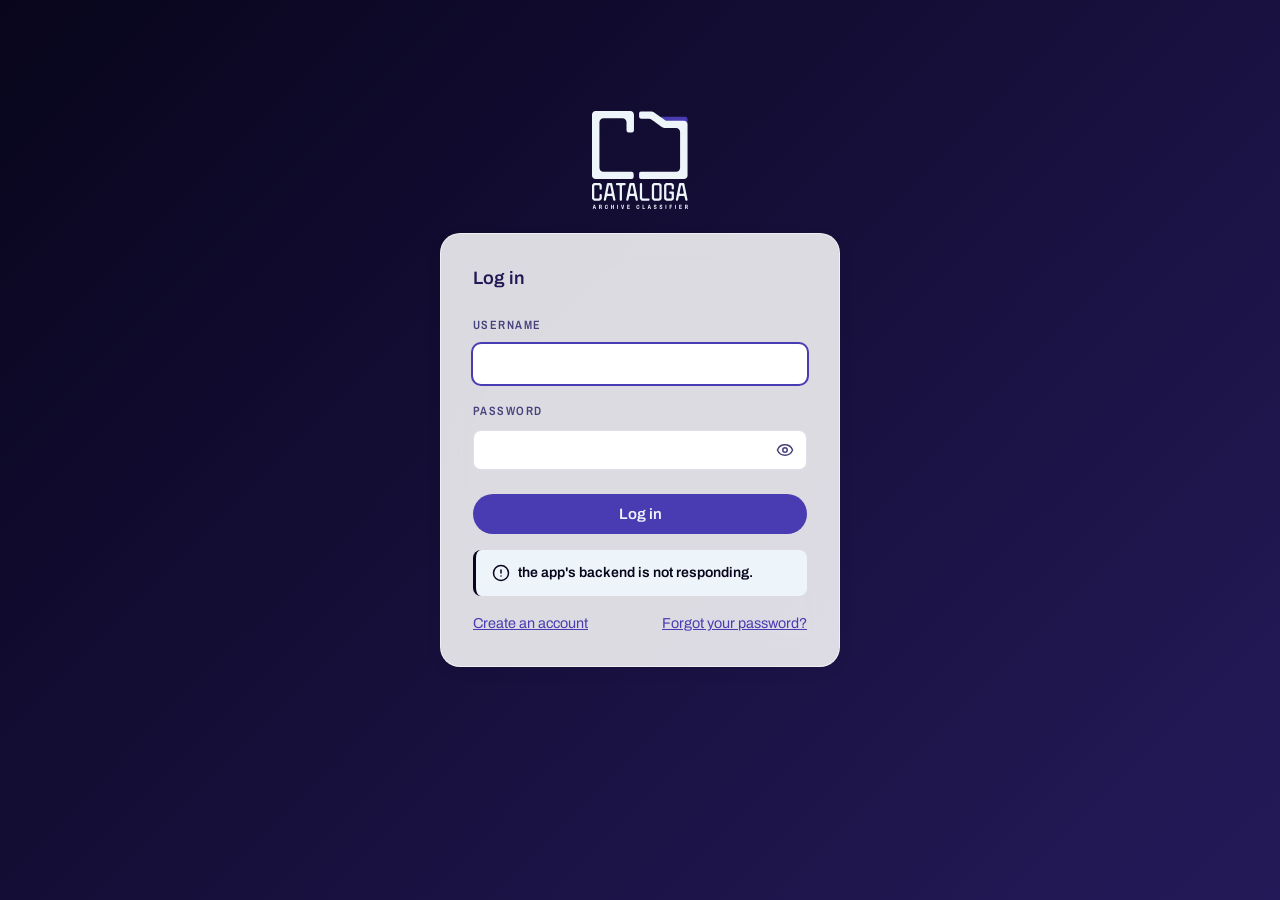
==== frontend/index.html @ a8a04012 "new project form, add help icons and animate login background" ====
<!DOCTYPE html>
<html lang="en">
<head>
    <meta charset="UTF-8">
    <meta name="viewport" content="width=device-width, initial-scale=1.0">
    <title>Cataloga</title>
    <link rel="stylesheet" href="css/main.css">
    <link rel="stylesheet" href="css/home.css">
</head>
<body>

    <!-- Account screen: setup or login (auth.js). The app stays hidden until login. -->
    <section class="auth-screen hidden" id="auth-screen">
        <img class="auth-logo" src="assets/logo-vertical-paper.svg"
             alt="Cataloga">

        <form class="settings-form auth-form hidden" id="register-form">
            <h2 data-i18n="auth.register_title">Create an account</h2>
            <p class="hint" data-i18n="auth.register_hint"></p>
            <label for="register-username"
                   data-i18n="auth.username">Username</label>
            <input type="text" id="register-username"
                   autocomplete="username">
            <label for="register-password"
                   data-i18n="auth.password">Password</label>
            <div class="password-field">
                <input type="password" id="register-password"
                       autocomplete="new-password">
            </div>
            <label for="register-confirm"
                   data-i18n="auth.confirm_password">Confirm password</label>
            <div class="password-field">
                <input type="password" id="register-confirm"
                       autocomplete="new-password"
                       aria-describedby="register-confirm-message">
            </div>
            <p class="form-message error" id="register-confirm-message"></p>
            <button type="submit" class="primary-button"
                    data-i18n="auth.create_account">Create account</button>
            <p class="form-message error" id="register-message"></p>
            <p class="auth-links">
                <button type="button" class="auth-link" id="show-login-link"
                        data-i18n="auth.have_account">I already have an
                    account</button>
            </p>
        </form>

        <form class="settings-form auth-form hidden" id="login-form">
            <h2 data-i18n="auth.login_title">Log in</h2>
            <label for="login-username"
                   data-i18n="auth.username">Username</label>
            <input type="text" id="login-username" autocomplete="username">
            <label for="login-password"
                   data-i18n="auth.password">Password</label>
            <div class="password-field">
                <input type="password" id="login-password"
                       autocomplete="current-password">
            </div>
            <button type="submit" class="primary-button"
                    data-i18n="auth.log_in">Log in</button>
            <p class="form-message error" id="login-message"></p>
            <p class="auth-links">
                <button type="button" class="auth-link"
                        id="show-register-link"
                        data-i18n="auth.need_account">Create an account</button>
                <button type="button" class="auth-link" id="forgot-link"
                        data-i18n="auth.forgot">Forgot your password?</button>
            </p>
            <!-- There is no email, so there is no way to recover it. -->
            <p class="hint auth-forgot hidden" id="forgot-hint"
               data-i18n="auth.forgot_hint"></p>
        </form>
    </section>

    <!-- App frame: hiding #nav-bar hides the sidebar and the chat button. -->
    <nav id="nav-bar" class="hidden">
        <!-- Sidebar. Text sits in its own span, so translating it keeps the icon. -->
        <div class="sidebar">
            <img class="app-logo" src="assets/logo-horizontal-paper.svg"
                 alt="Cataloga">
            <div class="nav-links">
                <a href="#" class="nav-link active" data-view="home">
                    <span class="icon icon-home"></span>
                    <span data-i18n="nav.home">Home</span>
                </a>
                <a href="#" class="nav-link" data-view="catalog">
                    <span class="icon icon-list"></span>
                    <span data-i18n="nav.catalog">Catalog list</span>
                </a>
                <a href="#" class="nav-link" data-view="plan">
                    <span class="icon icon-plan"></span>
                    <span data-i18n="nav.plan">Plan</span>
                    <!-- How many proposals wait for a look (plan.js). -->
                    <span class="nav-badge hidden" id="plan-badge"></span>
                </a>
                <a href="#" class="nav-link" data-view="dashboard">
                    <span class="icon icon-dashboard"></span>
                    <span data-i18n="nav.dashboard">Dashboard</span>
                </a>
                <p class="side-label" data-i18n="nav.projects">Projects</p>
                <!-- Projects and New project, filled by loadProjectHeader() in app.js. -->
                <ul class="project-list" id="project-list"></ul>
            </div>
            <!-- Settings and the account, at the bottom of the block. -->
            <div class="side-bottom">
                <a href="#" class="nav-link" data-view="settings">
                    <span class="icon icon-settings"></span>
                    <span data-i18n="nav.settings">Settings</span>
                </a>
                <button type="button" class="nav-link logout-button"
                        id="logout-button">
                    <span class="icon icon-user"></span>
                    <span class="account-line">
                        <!-- Filled by loadSettings() in settings.js -->
                        <span id="topbar-user"></span> ·
                        <span data-i18n="auth.log_out">Log out</span>
                    </span>
                </button>
            </div>
        </div>

        <!-- Floating chat button. Its name is only for screen readers. -->
        <button type="button" class="chat-toggle" id="chat-toggle"
                aria-expanded="false" aria-controls="chat-panel">
            <img class="chat-logomark" src="assets/logomarks/logomark-7.svg"
                 alt="">
            <span class="visually-hidden"
                  data-i18n="chat.open_label">Open Cataloga
                assistant</span>
        </button>
    </nav>

    <!-- Views: only one is visible at a time. -->
    <main id="app-main" class="hidden">
        <!-- Folders or List, and how the folders look. Home and Catalog list only. -->
        <div class="home-top hidden" id="home-top">
            <!-- Typing here from Home opens the list (catalog.js). -->
            <div class="search-box">
                <label class="visually-hidden" for="search-input"
                       data-i18n="catalog.search">Search the catalog</label>
                <span class="icon icon-search"></span>
                <input type="search" id="search-input"
                       placeholder="Search the catalog"
                       data-i18n-placeholder="catalog.search">
            </div>
            <div class="home-tabs" role="tablist">
                <button type="button" class="on" data-home-tab="home"
                        data-i18n="home.tab_folders">Folders</button>
                <button type="button" data-home-tab="catalog"
                        data-i18n="home.tab_list">List</button>
            </div>
            <div class="home-views" id="home-views">
                <button type="button" class="on" data-home-view="icons"
                        data-i18n-label="home.view_icons">
                    <span class="icon icon-grid"></span>
                </button>
                <button type="button" data-home-view="columns"
                        data-i18n-label="home.view_columns">
                    <span class="icon icon-columns"></span>
                </button>
            </div>
        </div>

        <!-- The folder's reading, in every state: Home and Catalog list. -->
        <section class="folder-banner hidden" id="scan-status">
            <!-- LOADING DOCUMENTS: its counter is the real one (catalog.js). -->
            <div class="scan-spin hidden" id="scan-spin">
                <svg aria-hidden="true" viewBox="0 0 2418 2418" version="1.1" xmlns="http://www.w3.org/2000/svg" xmlns:xlink="http://www.w3.org/1999/xlink" xml:space="preserve" xmlns:affinity="https://www.affinity.studio/" style="fill-rule:evenodd;clip-rule:evenodd;stroke-linejoin:round;stroke-miterlimit:2;">
                <g transform="matrix(1,0,0,1,-9734.416667,-3126.416667)">
                <g transform="matrix(1.272727,0,0,1,-4564.333333,3060)">
                <g transform="matrix(0.785714,0,0,1,3565.047619,-3210)">
                <circle cx="10970" cy="4474" r="1034" style="fill:url(#_Linear1);"/>
                </g>
                </g>
                <g transform="matrix(1.272727,0,0,1,-4564.333333,3060)">
                <g transform="matrix(0.878799,0,0,1.118472,2543.904002,-3729.04352)">
                <path d="M10970,3393.433C11566.381,3393.433 12050.567,3877.619 12050.567,4474C12050.567,5070.381 11566.381,5554.567 10970,5554.567C10373.619,5554.567 9889.433,5070.381 9889.433,4474C9889.433,3877.619 10373.619,3393.433 10970,3393.433ZM10970,3486.567C10425.021,3486.567 9982.567,3929.021 9982.567,4474C9982.567,5018.979 10425.021,5461.433 10970,5461.433C11514.979,5461.433 11957.433,5018.979 11957.433,4474C11957.433,3929.021 11514.979,3486.567 10970,3486.567Z" style="fill:url(#_Linear2);"/>
                </g>
                </g>
                <g transform="matrix(1.272727,0,0,1,-4564.333333,3060)">
                <g transform="matrix(1,0,0,1,-841.5,714)">
                <g transform="matrix(0.412613,0,0,0.533094,12447.504247,-1546.181731)">
                <path d="M2207.603,3349C2231.554,3349 2251,3368.156 2251,3391.75L2251,3477.25C2251,3500.844 2231.554,3520 2207.603,3520L1753.397,3520C1729.446,3520 1710,3500.844 1710,3477.25L1710,3391.75C1710,3368.156 1729.446,3349 1753.397,3349L2207.603,3349Z" style="fill:rgb(73,59,178);"/>
                </g>
                <g transform="matrix(0.352644,0,0,0.436168,12415.341266,-1242.948203)">
                <path d="M1685,3443.333C1639.007,3443.333 1640.667,3405.993 1640.667,3360C1640.667,3314.007 1639.007,3276.667 1685,3276.667L1920,3276.667C1937.843,3276.667 1955.214,3282.393 1969.558,3293.004L2239.472,3492.667L2642,3492.667C2688.024,3492.667 2725.333,3529.976 2725.333,3576L2725.333,4754C2725.333,4800.024 2688.024,4837.333 2642,4837.333L1685,4837.333C1639.007,4837.333 1640.667,4799.993 1640.667,4754C1640.667,4708.007 1639.007,4670.667 1685,4670.667C1685,4670.667 2246.251,4670.667 2469.063,4670.667C2492.827,4670.667 2515.618,4660.952 2532.422,4643.661C2549.226,4626.37 2558.667,4602.917 2558.667,4578.464C2558.667,4386.094 2558.667,3943.906 2558.667,3751.536C2558.667,3727.083 2549.226,3703.63 2532.422,3686.339C2515.618,3669.048 2492.827,3659.333 2469.063,3659.333C2366.347,3659.333 2212,3659.333 2212,3659.333C2194.157,3659.333 2176.786,3653.607 2162.442,3642.996C2162.442,3642.996 1981.597,3509.22 1915.965,3460.67C1900.726,3449.398 1882.431,3443.333 1863.663,3443.333L1685,3443.333Z" style="fill:rgb(238,245,250);"/>
                </g>
                <g transform="matrix(0.352644,0,0,0.436168,12546.172286,-1257.777907)">
                <path d="M1154.333,3745C1154.333,3790.993 1116.993,3797.333 1071,3797.333C1025.007,3797.333 987.667,3790.993 987.667,3745C987.667,3745 987.667,3639.016 987.667,3557.536C987.667,3533.083 978.226,3509.63 961.422,3492.339C944.618,3475.048 921.827,3465.333 898.063,3465.333C783.329,3465.333 585.671,3465.333 470.937,3465.333C447.173,3465.333 424.382,3475.048 407.578,3492.339C390.774,3509.63 381.333,3533.083 381.333,3557.536C381.333,3787.202 381.333,4382.798 381.333,4612.464C381.333,4636.917 390.774,4660.37 407.578,4677.661C424.382,4694.952 447.173,4704.667 470.937,4704.667C662.788,4704.667 1096,4704.667 1096,4704.667C1141.993,4704.667 1149.333,4742.007 1149.333,4788C1149.333,4833.993 1141.993,4871.333 1096,4871.333L298,4871.333C251.976,4871.333 214.667,4834.024 214.667,4788L214.667,3382C214.667,3335.976 251.976,3298.667 298,3298.667L1071,3298.667C1117.024,3298.667 1154.333,3335.976 1154.333,3382L1154.333,3745Z" style="fill:rgb(238,245,250);"/>
                </g>
                </g>
                </g>
                <g transform="matrix(1.272727,0,0,1,-4564.333333,3060)">
                <g transform="matrix(0.37621,0,0,0.478812,8091.449123,-538.564653)">
                <text id="scan-counter" x="10238px" y="4967px" style="font-family:'Archivo-Medium', 'Archivo';font-weight:500;font-size:271.148px;fill:rgb(238,245,250);">000 of 000</text>
                </g>
                </g>
                </g>
                <defs>
                <linearGradient id="_Linear1" x1="0" y1="0" x2="1" y2="0" gradientUnits="userSpaceOnUse" gradientTransform="matrix(1585,-1240,1240,1585,10117,4989)"><stop offset="0" style="stop-color:rgb(34,24,84);stop-opacity:1"/><stop offset="1" style="stop-color:rgb(8,5,28);stop-opacity:1"/></linearGradient>
                <linearGradient id="_Linear2" x1="0" y1="0" x2="1" y2="0" gradientUnits="userSpaceOnUse" gradientTransform="matrix(1368.83182,-1608.444444,1608.444444,1368.83182,10252.950281,5250.058798)"><stop offset="0" style="stop-color:rgb(8,5,28);stop-opacity:1"/><stop offset="1" style="stop-color:rgb(34,24,84);stop-opacity:1"/></linearGradient>
                </defs>
                </svg>
            </div>
            <p><b id="scan-title"></b><span id="scan-text"></span>
                <span class="scan-bar hidden" id="scan-bar"><i id="scan-bar-fill"></i></span></p>
            <button type="button" class="banner-button line hidden"
                    id="scan-learn"
                    data-i18n="banner.learn">Learn from my folder</button>
            <button type="button" class="banner-button violet hidden"
                    id="scan-catalog"
                    data-i18n="banner.catalog_now">Archive now</button>
            <button type="button" class="banner-button line hidden"
                    id="scan-pause" data-i18n="scan.pause">Pause</button>
            <button type="button" class="banner-button violet hidden"
                    id="scan-resume" data-i18n="scan.resume">Resume</button>
            <button type="button" class="banner-button line hidden"
                    id="scan-retry"></button>
        </section>

        <!-- Home: the project's folders and files, like Finder (home.js). -->
        <div id="view-home" class="view">
            <div class="home-head">
                <div>
                    <small data-i18n="home.project">Project</small>
                    <h1 id="home-title"></h1>
                    <nav class="home-crumbs" id="home-crumbs"
                         data-i18n-label="home.path"></nav>
                </div>
                <div class="home-chips" id="home-chips"></div>
            </div>
            <p class="empty-message hidden" id="home-message"></p>
            <section class="home-work" id="home-work">
                <div class="home-pane" id="home-browser"></div>
                <aside class="home-info" id="home-info" aria-live="polite"></aside>
            </section>
        </div>

        <div id="view-catalog" class="view hidden">
            <!-- Title and progress, filled by catalog.js. -->
            <div class="catalog-header">
                <!-- Project name from app.js. No data-i18n, so a language change keeps it. -->
                <div class="catalog-heading">
                    <h1 class="view-title project-title"
                        id="catalog-title"></h1>
                    <p class="view-subtitle"
                       data-i18n="nav.catalog">Catalog</p>
                </div>
                <section class="catalog-progress">
                    <p class="progress-title"
                       data-i18n="catalog.progress">Catalog progress</p>
                    <div class="progress-numbers">
                        <div>
                            <p class="progress-label"
                               data-i18n="value.Classified">Classified</p>
                            <p class="progress-number"
                               id="progress-classified">0</p>
                        </div>
                        <div>
                            <p class="progress-label"
                               data-i18n="value.Manual Review">Manual
                                Review</p>
                            <p class="progress-number"
                               id="progress-review">0</p>
                        </div>
                        <p class="progress-percent" id="progress-percent"></p>
                    </div>
                    <!-- The numbers above say the same, so screen readers skip the bar. -->
                    <div class="progress-track" aria-hidden="true">
                        <div class="progress-fill" id="progress-fill"></div>
                    </div>
                </section>
            </div>

            <!-- Tabs, filters, Download, and Edit Mode. The search is in the top bar. -->
            <div class="filter-row">
                <div class="tabs">
                    <button class="tab active" data-status=""
                            data-i18n="catalog.tab_all">All Files</button>
                    <button class="tab" data-status="Manual Review"
                            id="tab-review">Manual Review (0)</button>
                </div>
                <select id="filter-media-type">
                    <option value=""
                            data-i18n="catalog.filter_type_all">Media Type: All</option>
                    <option value="Press" data-i18n="value.Press">Press</option>
                    <option value="Documents"
                            data-i18n="value.Documents">Documents</option>
                    <option value="Photos" data-i18n="value.Photos">Photos</option>
                    <option value="Audio" data-i18n="value.Audio">Audio</option>
                    <option value="Video" data-i18n="value.Video">Video</option>
                </select>
                <select id="filter-source">
                    <option value="">Source: All</option>
                </select>
                <select id="filter-category">
                    <option value="">Category: All</option>
                </select>
                <select id="filter-subcategory">
                    <option value="">Subcategory: All</option>
                </select>
                <!-- After a source link in the chat: the list is newest first until × or any filter. -->
                <span class="sort-chip hidden" id="sort-chip">
                    <span data-i18n="catalog.newest_first">Newest first</span>
                    <button type="button" class="sort-chip-clear"
                            id="sort-chip-clear"
                            data-i18n-label="catalog.newest_first_clear">×</button>
                </span>
                <div class="toolbar">
                    <button type="button" class="pill-button"
                            id="download-button">
                        <span class="icon icon-download"></span>
                        <span data-i18n="catalog.download">Download
                            Worksheet</span>
                    </button>
                    <label class="switch-label">
                        <span data-i18n="catalog.more_columns">More columns</span>
                        <input type="checkbox" id="more-columns">
                        <span class="switch"></span>
                    </label>
                    <label class="switch-label">
                        <span data-i18n="catalog.edit_mode">Edit Mode</span>
                        <input type="checkbox" id="edit-mode">
                        <span class="switch"></span>
                    </label>
                </div>
            </div>

            <!-- Shown while Edit Mode is on (catalog.js). -->
            <p class="edit-banner hidden" id="edit-banner"
               data-i18n="catalog.edit_banner"></p>

            <p class="warning-message hidden" id="catalog-warning"></p>

            <p class="empty-message hidden" id="catalog-message"></p>

            <!-- Only the table scrolls sideways when long file names do not fit. -->
            <div class="table-scroll">
                <table class="catalog-table" id="catalog-table">
                    <thead>
                        <tr>
                            <th data-i18n="catalog.col_original">Original Filename</th>
                            <th data-i18n="catalog.col_filename">Filename</th>
                            <th data-i18n="catalog.col_type">Media Type</th>
                            <th data-i18n="catalog.col_source">Source</th>
                            <th data-i18n="catalog.col_date">Date</th>
                            <th data-i18n="catalog.col_summary">Summary</th>
                            <th id="col-category"
                                data-i18n="catalog.col_category">Category</th>
                            <th class="sub-col"
                                data-i18n="catalog.col_subcategory">Subcategory</th>
                            <th data-i18n="catalog.col_keywords">Keywords</th>
                            <th class="more-col"
                                data-i18n="catalog.col_counterparty">Counterparty</th>
                            <th class="more-col"
                                data-i18n="catalog.col_confidentiality">Confidentiality</th>
                            <th class="more-col" data-i18n="catalog.col_owner">Owner</th>
                            <th class="more-col"
                                data-i18n="catalog.col_effective_start">Effective start</th>
                            <th class="more-col"
                                data-i18n="catalog.col_effective_end">Effective end</th>
                            <th class="more-col"
                                data-i18n="catalog.col_date_from">Date from</th>
                            <th class="more-col"
                                data-i18n="catalog.col_folder_reason">Why this
                                folder</th>
                            <th class="more-col"
                                data-i18n="catalog.col_confidence">Confidence</th>
                            <th data-i18n="catalog.col_status">Status</th>
                        </tr>
                    </thead>
                    <tbody id="catalog-body"></tbody>
                </table>
            </div>
        </div>

        <!-- Plan: what the pipeline proposed for files read in place (plan.js). -->
        <div id="view-plan" class="view hidden">
            <div class="catalog-header">
                <div class="catalog-heading">
                    <h1 class="view-title" data-i18n="nav.plan">Plan</h1>
                    <p class="view-subtitle" id="plan-summary"></p>
                </div>
            </div>

            <p class="empty-message hidden" id="plan-message"></p>

            <!-- A batch being applied or undone, or one that paused. -->
            <section class="scan-status hidden" id="plan-progress">
                <p id="plan-progress-text"></p>
                <button type="button" class="pill-button hidden"
                        id="plan-resume" data-i18n="plan.resume">Resume</button>
                <button type="button" class="pill-button hidden"
                        id="plan-undo" data-i18n="plan.undo">Undo this
                    batch</button>
            </section>

            <div class="tabs plan-tabs hidden" id="plan-tabs">
                <button type="button" class="tab active" data-plan-tab="files"
                        data-i18n="plan.tab_files">Files</button>
                <button type="button" class="tab" data-plan-tab="folders"
                        data-i18n="plan.folders">Folders</button>
                <button type="button" class="tab" data-plan-tab="batches"
                        data-i18n="plan.batches">Batches</button>
            </div>

            <div class="filter-row hidden" id="plan-filters">
                <select id="plan-filter-folder">
                    <option value="" data-i18n="plan.filter_folder_all">Destination:
                        All</option>
                </select>
                <select id="plan-filter-action">
                    <option value="" data-i18n="plan.filter_action_all">Action:
                        All</option>
                    <option value="move" data-i18n="plan.action_move">Move</option>
                    <option value="rename" data-i18n="plan.action_rename">Rename</option>
                    <option value="move_rename"
                            data-i18n="plan.action_move_rename">Move and
                        rename</option>
                    <option value="create_folder"
                            data-i18n="plan.action_create_folder">New
                        folder</option>
                    <option value="review" data-i18n="plan.filter_review">Manual
                        Review</option>
                    <option value="none" data-i18n="plan.filter_unchanged">Unchanged</option>
                </select>
                <input type="search" class="plan-search" id="plan-search"
                       data-i18n-placeholder="plan.search">
                <div class="toolbar">
                    <button type="button" class="pill-button"
                            id="plan-approve-all"
                            data-i18n="plan.approve_all">Approve all</button>
                    <button type="button" class="pill-button"
                            id="plan-approve-selected"
                            data-i18n="plan.approve_selected">Approve
                        selected</button>
                    <button type="button" class="pill-button"
                            id="plan-skip-selected"
                            data-i18n="plan.skip_selected">Skip selected</button>
                    <button type="button" class="primary-button"
                            id="plan-apply"></button>
                </div>
            </div>

            <div class="table-scroll hidden" id="plan-table-wrap">
                <table class="catalog-table plan-table" id="plan-table">
                    <thead>
                        <tr>
                            <th><input type="checkbox" id="plan-check-all"
                                       aria-label="Select all"></th>
                            <th data-i18n="plan.col_file">File</th>
                            <th data-i18n="plan.col_current">Current folder</th>
                            <th data-i18n="plan.col_proposed">Proposed folder</th>
                            <th data-i18n="plan.col_name">Proposed name</th>
                            <th data-i18n="plan.col_why">Why</th>
                            <th data-i18n="catalog.col_confidence">Confidence</th>
                            <th data-i18n="catalog.col_status">Status</th>
                        </tr>
                    </thead>
                    <tbody id="plan-rows"></tbody>
                </table>
            </div>

            <!-- Every folder of the tree with its Leave as is switch. -->
            <section class="plan-batches plan-folders hidden" id="plan-folders">
                <p class="view-subtitle" data-i18n="plan.folders_hint"></p>
                <ul id="plan-folder-list"></ul>
            </section>

            <!-- Batches applied so far, newest first, each with Undo. -->
            <section class="plan-batches hidden" id="plan-batches">
                <ul id="plan-batch-list"></ul>
            </section>
        </div>

        <div id="view-dashboard" class="view hidden">
            <div class="dashboard">
                <h1 class="view-title" data-i18n="nav.dashboard">Dashboard</h1>

                <!-- The finding and its action (dashboard.js). Hidden with no documents. -->
                <div class="dash-finding hidden" id="dash-finding">
                    <p id="dash-finding-text"></p>
                    <button type="button" class="primary-button hidden"
                            id="dash-review-button"
                            data-i18n="dash.review_button">Review in
                        Catalog</button>
                </div>

                <!-- Wide cards take two of four columns. Numbers come from /dashboard/stats. -->
                <div class="dash-grid">
                    <section class="stat-card">
                        <p class="stat-label" data-i18n="dash.classified">Documents Classified</p>
                        <p class="stat-number stat-hero"
                           id="stat-classified">0</p>
                        <p class="stat-sub" id="stat-total"></p>
                    </section>

                    <!-- Two blurred circles sized by their share of all documents. -->
                    <section class="stat-card review-card card-wide">
                        <p class="stat-label" data-i18n="dash.review">Needs Manual Review</p>
                        <div class="review-orbs" aria-hidden="true">
                            <div class="orb-slot">
                                <span class="orb orb-classified"
                                      id="orb-classified"></span>
                                <span class="orb-label"
                                      data-i18n="value.Classified">Classified</span>
                            </div>
                            <div class="orb-slot">
                                <span class="orb orb-review"
                                      id="orb-review"></span>
                                <span class="orb-label"
                                      data-i18n="value.Manual Review">Manual Review</span>
                            </div>
                        </div>
                        <p class="stat-number stat-hero" id="stat-review">0</p>
                    </section>

                    <section class="stat-card">
                        <p class="stat-label" data-i18n="dash.sources">Sources Tracked</p>
                        <p class="stat-number" id="stat-sources">0</p>
                    </section>

                    <section class="panel card-wide">
                        <h2 data-i18n="dash.breakdown">Media Type Breakdown</h2>
                        <div class="breakdown" id="media-breakdown"></div>
                    </section>
                    <section class="panel card-wide">
                        <h2 data-i18n="dash.activity">Recent Activity</h2>
                        <ul class="activity-list" id="activity-list"></ul>
                        <p class="empty-message hidden"
                           id="dashboard-message"></p>
                    </section>
                </div>
            </div>
        </div>
        <div id="view-settings" class="view hidden">
            <h1 class="view-title" data-i18n="nav.settings">Settings</h1>
            <!-- One row per section: title and text on the left, fields on the right. -->
            <form class="settings-form" id="settings-form">

                <!-- Saved as soon as it changes, not with the Save button -->
                <section class="settings-section">
                    <div class="settings-intro">
                        <h2 data-i18n="lang.title">Language</h2>
                        <p class="hint" data-i18n="lang.hint">
                            Changes the app's buttons, labels and messages. File names
                            and summaries are not translated.
                        </p>
                    </div>
                    <div class="settings-fields">
                        <select id="language-select" aria-label="Language">
                            <option value="en" data-i18n="lang.en">English</option>
                            <option value="es" data-i18n="lang.es">Español
                                (Latinoamérica)</option>
                        </select>
                    </div>
                </section>

                <section class="settings-section">
                    <div class="settings-intro">
                        <!-- "Project settings" or "New project", set by settings.js -->
                        <h2 id="project-form-title">Project settings</h2>
                    </div>
                    <div class="settings-fields">
                        <label for="research-name"
                               data-i18n="settings.research_name">Project Name</label>
                        <input type="text" id="research-name" required>

                        <label for="target-directory"><span
                               data-i18n="settings.folder">Select a folder or drive</span>
                            <span class="help-tip" data-help="help.folder"></span></label>
                        <div class="folder-row">
                            <input type="text" id="target-directory" required>
                            <button type="button" class="secondary-button"
                                    id="browse-button"
                                    data-i18n="settings.browse">Browse</button>
                        </div>
                        <!-- Shown for an existing project, whose folder is fixed -->
                        <p class="hint folder-locked hidden" id="folder-locked"
                           data-i18n="project.folder_locked"></p>
                        <!-- New projects only. Unticked, the folder is read in place. -->
                        <label class="catalog-only-row folders-new-only"
                               id="drop-zone-row">
                            <input type="checkbox" id="use-drop-zone">
                            <span data-i18n="project.mode_tree">Use a Drop Zone</span>
                            <span class="help-tip" data-help="help.drop_zone"></span>
                        </label>
                        <!-- New project read where it is: its numbers, and when to read it (settings.js). -->
                        <p class="folder-facts hidden" id="folder-facts"></p>
                        <div class="archive-switch hidden" id="archive-switch">
                            <span class="archive-switch-label" id="archive-switch-label"
                                  data-i18n="project.archive_title">When should Cataloga
                                read this folder?</span>
                            <div class="archive-options" role="radiogroup"
                                 aria-labelledby="archive-switch-label">
                                <label><input type="radio" name="archive-when"
                                              value="now">
                                    <span data-i18n="project.archive_now">Now</span></label>
                                <label><input type="radio" name="archive-when"
                                              value="later" checked>
                                    <span data-i18n="project.archive_later">Later</span></label>
                            </div>
                            <p class="hint" id="archive-hint"></p>
                        </div>
                        <!-- Catalog only: read and catalog in place, never move or rename -->
                        <label class="catalog-only-row" id="catalog-only-row">
                            <input type="checkbox" id="catalog-only">
                            <span data-i18n="project.catalog_only">Catalog only</span>
                            <span class="help-tip" data-help="help.catalog_only"></span>
                        </label>
                        <!-- What the chosen folder looks like (projects.js inspect) -->
                        <p class="form-message hidden" id="folder-advice"
                           aria-live="polite"></p>
                    </div>
                </section>

                <!-- The project sheet: what the work is. Goes into every AI request. -->
                <section class="settings-section" id="sheet-section">
                    <div class="settings-intro">
                        <h2><span data-i18n="sheet.title">About this project</span>
                            <span class="help-tip" data-help="help.sheet"></span></h2>
                        <p class="hint" data-i18n="sheet.hint"></p>
                    </div>
                    <div class="settings-fields">
                        <label for="project-sheet"
                               data-i18n="sheet.label">Project sheet</label>
                        <textarea id="project-sheet" rows="6" maxlength="1500"
                                  data-i18n-placeholder="sheet.placeholder"></textarea>
                        <div class="form-buttons">
                            <button type="button" class="secondary-button"
                                    id="suggest-sheet"
                                    data-i18n="sheet.suggest">Write it for me</button>
                        </div>
                        <p class="form-message" id="sheet-message"
                           aria-live="polite"></p>
                    </div>
                </section>

                <!-- File names: 4 methods or a custom template. Saved with Save. -->
                <section class="settings-section" id="naming-section">
                    <div class="settings-intro">
                        <h2><span data-i18n="naming.title">File names</span>
                            <span class="help-tip" data-help="naming.help_names"></span></h2>
                    </div>
                    <div class="settings-fields">
                        <div class="naming-options" id="naming-options">
                            <label class="naming-option">
                                <input type="radio" name="naming-method" value="m1">
                                <span data-i18n="naming.m1">Date and topic</span>
                                <code data-i18n="naming.m1_example"></code>
                            </label>
                            <label class="naming-option">
                                <input type="radio" name="naming-method" value="m2">
                                <span data-i18n="naming.m2">Source, date and topic</span>
                                <code data-i18n="naming.m2_example"></code>
                            </label>
                            <label class="naming-option">
                                <input type="radio" name="naming-method" value="m3">
                                <span data-i18n="naming.m3">Number and topic</span>
                                <code data-i18n="naming.m3_example"></code>
                            </label>
                            <label class="naming-option">
                                <input type="radio" name="naming-method" value="m4">
                                <span data-i18n="naming.m4">Topic, source, date and number</span>
                                <code data-i18n="naming.m4_example"></code>
                            </label>
                            <label class="naming-option">
                                <input type="radio" name="naming-method" value="m5">
                                <span data-i18n="naming.m5">Event and year, plus a
                                    number</span>
                                <code data-i18n="naming.m5_example"></code>
                            </label>
                            <label class="naming-option">
                                <input type="radio" name="naming-method"
                                       value="custom">
                                <span data-i18n="naming.custom">Custom</span>
                            </label>
                            <label class="naming-option">
                                <input type="radio" name="naming-method"
                                       value="keep">
                                <span data-i18n="naming.keep">Keep original
                                    names</span>
                                <code data-i18n="naming.keep_example"></code>
                            </label>
                        </div>

                        <!-- Custom: parts added in order by clicking, no braces to type (settings.js). -->
                        <div class="naming-custom hidden" id="naming-custom">
                            <span class="field-label" data-i18n="naming.blocks_add">Click the
                                parts in order</span>
                            <div class="naming-blocks" id="naming-blocks"></div>
                            <span class="field-label" data-i18n="naming.chosen">Your file
                                name</span>
                            <div class="naming-chosen" id="naming-chosen"></div>
                            <p class="hint hidden" id="naming-legacy"></p>
                            <div class="naming-separator">
                                <span data-i18n="naming.separator">Separator</span>
                                <label><input type="radio" name="naming-separator"
                                              value="_" checked> <code>_</code></label>
                                <label><input type="radio" name="naming-separator"
                                              value="-"> <code>-</code></label>
                            </div>
                            <span class="help-tip" data-help="naming.extension_note"></span>
                        </div>

                        <div class="naming-separator naming-style">
                            <span data-i18n="naming.style">Style</span>
                            <span class="help-tip" data-help="naming.help_style"></span>
                            <label><input type="radio" name="naming-style"
                                          value="lower" checked>
                                <code>topic-name</code></label>
                            <label><input type="radio" name="naming-style"
                                          value="title">
                                <code>Topic-Name</code></label>
                        </div>
                        <p class="naming-preview">
                            <span data-i18n="naming.preview">Preview</span>:
                            <code id="naming-preview"></code>
                            <span class="help-tip" data-help="naming.help_repeats"></span>
                        </p>
                        <!-- How a date stamped on a photo reads: 11 13 '97 -->
                        <div class="naming-separator stamp-order">
                            <span data-i18n="naming.stamp_order">Dates stamped on
                                photos</span>
                            <span class="help-tip" data-help="naming.help_dates"></span>
                            <label><input type="radio" name="stamp-order"
                                          value="month" checked>
                                <span data-i18n="naming.stamp_month">Month first
                                    (11 13 '97)</span></label>
                            <label><input type="radio" name="stamp-order"
                                          value="day">
                                <span data-i18n="naming.stamp_day">Day first
                                    (13 11 97)</span></label>
                        </div>
                        <p class="form-message error" id="naming-error"></p>
                    </div>
                </section>

                <!-- The project's folder tree (folders.js). New projects and tree projects only. -->
                <section class="settings-section hidden" id="folders-section">
                    <div class="settings-intro">
                        <h2 data-i18n="folders.title">Folders</h2>
                        <p class="hint" data-i18n="folders.hint"></p>
                    </div>
                    <div class="settings-fields">
                        <label for="project-description"
                               data-i18n="folders.description">What is this project about?</label>
                        <textarea id="project-description" rows="2" maxlength="300"
                                  data-i18n-placeholder="folders.description_placeholder"></textarea>
                        <div class="form-buttons folders-new-only">
                            <button type="button" class="secondary-button"
                                    id="suggest-folders"
                                    data-i18n="folders.suggest">Suggest folders</button>
                            <button type="button" class="secondary-button"
                                    id="file-type-folders"
                                    data-i18n="folders.file_types">Start from file types</button>
                            <button type="button" class="secondary-button"
                                    id="learn-folders"
                                    data-i18n="folders.learn">Learn from my folder</button>
                        </div>
                        <p class="form-message" id="folders-message"
                           aria-live="polite"></p>
                        <div class="folder-list" id="folder-list"></div>
                        <button type="button" class="secondary-button add-category"
                                id="add-folder"
                                data-i18n="folders.add">Add folder</button>
                        <label class="checkbox-row">
                            <input type="checkbox" id="numbered-folders">
                            <span data-i18n="folders.numbered">Number new folders
                                (01_, 02_)</span>
                        </label>
                        <p class="hint" data-i18n="folders.rules"></p>
                    </div>
                </section>

                <!-- Industry and categories of the active project. Saved with Save. -->
                <section class="settings-section" id="categories-section">
                    <div class="settings-intro">
                        <h2 data-i18n="categories.title">Categories</h2>
                        <p class="hint" data-i18n="categories.hint"></p>
                    </div>
                    <div class="settings-fields">
                        <label for="industry"
                               data-i18n="categories.industry">Industry</label>
                        <div class="folder-row">
                            <input type="text" id="industry" maxlength="100"
                                   data-i18n-placeholder="categories.industry_placeholder">
                            <button type="button" class="secondary-button"
                                    id="suggest-categories"
                                    data-i18n="categories.suggest">Suggest categories</button>
                        </div>
                        <p class="form-message" id="categories-message"
                           aria-live="polite"></p>
                        <div class="category-list" id="category-list"></div>
                        <button type="button" class="secondary-button add-category"
                                id="add-category"
                                data-i18n="categories.add">Add category</button>
                        <p class="hint" data-i18n="categories.rules"></p>
                    </div>
                </section>

                <section class="settings-section" id="ai-section">
                    <div class="settings-intro">
                        <h2><span data-i18n="settings.ai_title">AI Provider</span>
                            <span class="help-tip" data-help="help.ai_provider"></span></h2>
                        <p class="hint" id="ai-status"></p>
                    </div>
                    <div class="settings-fields">
                        <!-- Closed unless the provider still needs an API key (settings.js). -->
                        <details class="advanced-settings" id="ai-advanced">
                            <summary data-i18n="settings.advanced">Advanced
                                settings</summary>
                            <div class="advanced-fields">
                                <p class="hint" data-i18n="settings.ai_hint">Use
                                    another AI provider with your own API key.</p>

                                <h3 data-i18n="settings.ai_text_title">Text and
                                    images</h3>
                                <label for="ai-provider"
                                       data-i18n="settings.ai_provider">AI
                                    Provider</label>
                                <select id="ai-provider"></select>

                                <label for="api-key"
                                       data-i18n="settings.api_key">API Key</label>
                                <input type="password" id="api-key"
                                       autocomplete="off">

                                <label for="ai-model"
                                       data-i18n="settings.model">Model</label>
                                <select id="ai-model"></select>

                                <h3 data-i18n="settings.ai_fallback_title">Fallback
                                    (optional)</h3>
                                <p class="hint"
                                   data-i18n="settings.ai_fallback_hint"></p>
                                <label for="fallback-provider"
                                       data-i18n="settings.ai_provider">AI
                                    Provider</label>
                                <select id="fallback-provider"></select>

                                <label for="fallback-key"
                                       data-i18n="settings.api_key">API Key</label>
                                <input type="password" id="fallback-key"
                                       autocomplete="off">

                                <label for="fallback-model"
                                       data-i18n="settings.model">Model</label>
                                <select id="fallback-model"></select>

                                <h3 data-i18n="settings.ai_media_title">Audio and
                                    video</h3>
                                <p class="hint"
                                   data-i18n="settings.ai_media_hint"></p>
                                <label for="media-provider"
                                       data-i18n="settings.ai_provider">AI
                                    Provider</label>
                                <select id="media-provider"></select>

                                <label for="media-key"
                                       data-i18n="settings.api_key">API Key</label>
                                <input type="password" id="media-key"
                                       autocomplete="off">

                                <label for="media-model"
                                       data-i18n="settings.model">Model</label>
                                <select id="media-model"></select>

                                <h3 data-i18n="settings.server_title">Server
                                    (optional)</h3>
                                <p class="hint"
                                   data-i18n="settings.server_hint"></p>
                                <label for="server-url"
                                       data-i18n="settings.server_url">Server
                                    URL</label>
                                <input type="url" id="server-url"
                                       placeholder="https://"
                                       autocomplete="off">
                            </div>
                        </details>
                    </div>
                </section>

                <!-- Save applies to every section above except Language. -->
                <div class="settings-actions">
                    <div class="form-buttons">
                        <button type="submit" class="primary-button"
                                id="save-button">Save</button>
                        <!-- Only while creating a project -->
                        <button type="button" class="secondary-button hidden"
                                id="cancel-new-project"
                                data-i18n="project.cancel">Cancel</button>
                    </div>
                    <p class="form-message" id="settings-message"></p>
                </div>
            </form>

            <!-- Account: one for the whole app. Its own form, so Save never sends it. -->
            <form class="settings-form" id="password-form">
                <section class="settings-section">
                    <div class="settings-intro">
                        <h2><span data-i18n="account.title">Account</span>
                            <span class="help-tip" data-help="help.account"></span></h2>
                        <p class="hint" data-i18n="account.hint">One account for
                            the whole app, for every project.</p>
                    </div>
                    <div class="settings-fields">
                        <label for="account-username"
                               data-i18n="auth.username">Username</label>
                        <input type="text" id="account-username" readonly>

                        <h3 data-i18n="account.change_password">Change password</h3>
                        <label for="current-password"
                               data-i18n="account.current_password">Current
                            password</label>
                        <input type="password" id="current-password"
                               autocomplete="current-password">
                        <label for="new-password"
                               data-i18n="account.new_password">New password</label>
                        <input type="password" id="new-password"
                               autocomplete="new-password">
                        <label for="confirm-new-password"
                               data-i18n="auth.confirm_password">Confirm
                            password</label>
                        <input type="password" id="confirm-new-password"
                               autocomplete="new-password">
                        <button type="submit" class="primary-button"
                                id="change-password-button"
                                data-i18n="account.change_password">Change
                            password</button>
                        <p class="form-message" id="password-message"></p>
                    </div>
                </section>
            </form>

            <!-- Only for the active project, always last. The text explains what Remove does. -->
            <section class="settings-section remove-project hidden"
                     id="remove-project-section">
                <div class="settings-intro">
                    <h2><span data-i18n="project.remove">Remove project</span>
                        <span class="help-tip" data-help="help.remove_project"></span></h2>
                </div>
                <div class="settings-fields">
                    <button type="button" class="secondary-button"
                            id="remove-project-button"
                            data-i18n="project.remove">Remove project</button>
                </div>
            </section>
        </div>

        <!-- Toast, outside the views so it shows on any screen. catalog.js clears it. -->
        <p class="toolbar-message" id="toolbar-message"></p>

    <!-- Preview of a file, inside the app so it shows in a screen recording. -->
    <div class="preview-overlay hidden" id="preview-overlay" role="dialog"
         aria-modal="true" aria-labelledby="preview-title">
        <div class="preview-box">
            <header class="preview-header">
                <h2 id="preview-title"></h2>
                <button type="button" class="preview-close" id="preview-close"
                        data-i18n-label="preview.close">
                    <span class="icon icon-close"></span>
                </button>
            </header>
            <div class="preview-content" id="preview-content"></div>
        </div>
    </div>
    </main>

    <!-- Floating chat window (chat.js). The conversation lives only in memory. -->
    <aside class="chat-panel hidden" id="chat-panel"
           aria-labelledby="chat-title">
        <header class="chat-header">
            <span class="chat-avatar">
                <img src="assets/logomark-midnight.svg" alt="">
            </span>
            <h2 id="chat-title" data-i18n="chat.title">Cataloga assistant</h2>
            <!-- The × is hidden from screen readers; they read the translated word. -->
            <button type="button" class="chat-close" id="chat-close">
                <span aria-hidden="true">×</span>
                <span class="visually-hidden"
                      data-i18n="chat.close">Close</span>
            </button>
        </header>

        <div class="chat-messages" id="chat-messages" aria-live="polite">
            <div class="chat-empty" id="chat-empty">
                <span class="chat-avatar chat-avatar-large">
                    <img src="assets/logomark-midnight.svg" alt="">
                </span>
                <p class="chat-empty-title"
                   data-i18n="chat.empty_title">How can I help?</p>
                <p class="chat-empty-hint" data-i18n="chat.empty_hint"></p>
                <div class="chat-examples">
                    <button type="button" class="chat-example"
                            data-i18n="chat.example_summary"
                            data-prompt="chat.example_summary">Summarize
                        this project</button>
                    <button type="button" class="chat-example"
                            data-i18n="chat.example_press"
                            data-prompt="chat.example_press">Find press
                        clippings</button>
                    <button type="button" class="chat-example"
                            data-i18n="chat.example_review"
                            data-prompt="chat.example_review">Show items in
                        Manual Review</button>
                    <!-- Rename needs a file and a name, so it only starts the sentence. -->
                    <button type="button" class="chat-example"
                            data-i18n="chat.example_rename"
                            data-prompt="chat.example_rename_prompt"
                            data-fill-only="true">Rename a file</button>
                </div>
            </div>
        </div>

        <form class="chat-form" id="chat-form">
            <textarea id="chat-input" rows="2" maxlength="1000"
                      placeholder="Ask about your files…"
                      data-i18n-placeholder="chat.placeholder"
                      aria-labelledby="chat-title"></textarea>
            <button type="submit" class="primary-button" id="chat-send"
                    data-i18n="chat.send">Send</button>
        </form>
    </aside>

    <!-- Remove project dialog. showModal() blocks the page until it closes. -->
    <dialog class="confirm-dialog" id="remove-project-dialog">
        <h2 id="remove-project-title"></h2>
        <p data-i18n="project.remove_text"></p>
        <!-- Cancel gets the focus, so Enter cannot remove by mistake. Remove is last. -->
        <div class="form-buttons">
            <button type="button" class="secondary-button"
                    id="remove-project-cancel" autofocus
                    data-i18n="project.cancel">Cancel</button>
            <button type="button" class="primary-button danger-button"
                    id="remove-project-confirm"
                    data-i18n="project.remove_confirm">Remove</button>
        </div>
        <p class="form-message error" id="remove-project-error"></p>
    </dialog>

    <!-- Dependency order: lang files and i18n.js first, because every script uses t(). -->
    <script src="js/lang/en.js"></script>
    <script src="js/lang/es.js"></script>
    <script src="js/i18n.js"></script>
    <script src="js/api.js"></script>
    <script src="js/auth.js"></script>
    <script src="js/motion.js"></script>
    <script src="js/app.js"></script>
    <script src="js/help.js"></script>
    <script src="js/preview.js"></script>
    <script src="js/home.js"></script>
    <script src="js/files.js"></script>
    <script src="js/summary.js"></script>
    <script src="js/catalog.js"></script>
    <script src="js/dashboard.js"></script>
    <script src="js/plan.js"></script>
    <script src="js/categories.js"></script>
    <script src="js/folders.js"></script>
    <script src="js/settings.js"></script>
    <script src="js/chat.js"></script>

</body>
</html>
---- frontend/css/main.css ----
/* main.css: Cataloga styles. Colors, fonts, and Violet as the only accent follow BRAND.md. */

/* ======== Fonts and brand values ======== */

/* Fonts are bundled so the app works offline. Geo appears only inside the logo SVGs. */

/* Variable fonts: one file covers every weight (and, for Archivo, every width). */
@font-face {
    font-family: "Archivo";
    src: url("../fonts/Archivo-VariableFont_wdth,wght.ttf")
        format("truetype");
    font-weight: 100 900;
    font-stretch: 62% 125%;
    font-style: normal;
}

@font-face {
    font-family: "Archivo Narrow";
    src: url("../fonts/ArchivoNarrow-VariableFont_wght.ttf")
        format("truetype");
    font-weight: 400 700;
    font-style: normal;
}

/* Brand values. Every color, space, and radius comes from here. */
:root {
    --color-deep-space: #08051c;
    --color-midnight: #221854;
    --color-nebula: #342476;
    --color-dusk: #46417b;
    --color-violet: #493bb2;
    --color-paper: #eef5fa;
    --color-white: #ffffff;
    --color-line: rgba(70, 65, 123, 0.16);

    --spacing-4: 4px;
    --spacing-8: 8px;
    --spacing-12: 12px;
    --spacing-16: 16px;
    --spacing-24: 24px;
    --spacing-32: 32px;
    --spacing-48: 48px;
    --spacing-64: 64px;

    --radius-sm: 8px;
    --radius-md: 12px;
    --radius-lg: 20px;
    --radius-full: 999px;

    /* Shadows use Deep Space, not black, to stay in the palette. */
    --shadow-sm: 0 1px 2px rgba(8, 5, 28, 0.06);
    --shadow-md: 0 8px 24px rgba(8, 5, 28, 0.08);
    --shadow-lg: 0 24px 64px rgba(8, 5, 28, 0.24);

    --font-body: "Archivo", sans-serif;
    --font-label: "Archivo Narrow", sans-serif;

    /* Glass: 70% for cards, 85% on the dark login background or over other content. */
    --glass-bg: rgba(255, 255, 255, 0.7);
    --glass-bg-strong: rgba(255, 255, 255, 0.85);
    --glass-border: rgba(255, 255, 255, 0.6);
    --glass-blur: blur(16px);
    --shadow-glass: 0 4px 16px rgba(8, 5, 28, 0.05);

    /* The frame: top bar and sidebar share this gradient. */
    --frame-gradient: linear-gradient(135deg, var(--color-midnight),
        var(--color-nebula) 55%, var(--color-violet));
    --frame-gap: 12px;
    --sidebar-width: 248px;
    /* Room at the bottom of the content for the chat button. */
    --chat-button-room: 88px;
}

/* ======== Base: reset, body, focus, icons, helpers ======== */

* {
    box-sizing: border-box;
    margin: 0;
    padding: 0;
}

/* Paper with three soft, fixed spots of Violet and Dusk. */
body {
    font-family: var(--font-body);
    font-size: 15px;
    line-height: 22px;
    background-color: var(--color-paper);
    background-image:
        radial-gradient(circle at 85% 10%, rgba(73, 59, 178, 0.22),
            transparent 40%),
        radial-gradient(circle at 15% 90%, rgba(70, 65, 123, 0.2),
            transparent 45%),
        radial-gradient(circle at 55% 55%, rgba(73, 59, 178, 0.1),
            transparent 50%);
    background-attachment: fixed;
    color: var(--color-deep-space);
}

button,
input,
select,
textarea {
    font-family: inherit;
    color: inherit;
}

.hidden {
    display: none !important;
}

/* Scrolling stops at the end of the page or list, with no bounce. */
* {
    overscroll-behavior: none;
}

/* Any text can be selected and copied. Controls are not, so a double click does not highlight them. */
button,
.nav-link,
.icon {
    -webkit-user-select: none;
    user-select: none;
}

/* Keyboard focus: a Violet ring on everything that can be focused. */
:focus-visible {
    outline: 2px solid var(--color-violet);
    outline-offset: 2px;
}

/* Text only screen readers read, like the word under a × button. */
.visually-hidden {
    position: absolute;
    width: 1px;
    height: 1px;
    overflow: hidden;
    clip: rect(0 0 0 0);
    white-space: nowrap;
}

/* Every icon drawn with a mask: Lucide icons, table media types, message icons. */
.icon,
td.media-type::before,
.form-message.error::before,
.form-message.success::before,
.toolbar-message::before {
    mask-position: center;
    mask-repeat: no-repeat;
    mask-size: contain;
    -webkit-mask-position: center;
    -webkit-mask-repeat: no-repeat;
    -webkit-mask-size: contain;
}

/* Lucide icons as a mask take the text color. pywebview (WebKit) needs -webkit-. */
.icon {
    display: inline-block;
    flex-shrink: 0;
    width: 18px;
    height: 18px;
    background-color: currentColor;
}

.icon-catalog {
    mask-image: url("../assets/icons/folder-open.svg");
    -webkit-mask-image: url("../assets/icons/folder-open.svg");
}

.icon-dashboard {
    mask-image: url("../assets/icons/layout-dashboard.svg");
    -webkit-mask-image: url("../assets/icons/layout-dashboard.svg");
}

.icon-eye-off {
    mask-image: url("../assets/icons/eye-off.svg");
    -webkit-mask-image: url("../assets/icons/eye-off.svg");
}

.icon-close {
    mask-image: url("../assets/icons/x.svg");
    -webkit-mask-image: url("../assets/icons/x.svg");
}

.icon-help {
    mask-image: url("../assets/icons/circle-help.svg");
    -webkit-mask-image: url("../assets/icons/circle-help.svg");
}

.icon-home {
    mask-image: url("../assets/icons/home.svg");
    -webkit-mask-image: url("../assets/icons/home.svg");
}

.icon-list {
    mask-image: url("../assets/icons/list.svg");
    -webkit-mask-image: url("../assets/icons/list.svg");
}

.icon-grid {
    mask-image: url("../assets/icons/layout-grid.svg");
    -webkit-mask-image: url("../assets/icons/layout-grid.svg");
}

.icon-columns {
    mask-image: url("../assets/icons/columns-3.svg");
    -webkit-mask-image: url("../assets/icons/columns-3.svg");
}

.icon-plan {
    mask-image: url("../assets/icons/check-circle.svg");
    -webkit-mask-image: url("../assets/icons/check-circle.svg");
}

.icon-settings {
    mask-image: url("../assets/icons/settings.svg");
    -webkit-mask-image: url("../assets/icons/settings.svg");
}

.icon-logout {
    mask-image: url("../assets/icons/log-out.svg");
    -webkit-mask-image: url("../assets/icons/log-out.svg");
}

.icon-search {
    mask-image: url("../assets/icons/search.svg");
    -webkit-mask-image: url("../assets/icons/search.svg");
}

.icon-download {
    mask-image: url("../assets/icons/download.svg");
    -webkit-mask-image: url("../assets/icons/download.svg");
}

.icon-eye {
    mask-image: url("../assets/icons/eye.svg");
    -webkit-mask-image: url("../assets/icons/eye.svg");
}

.icon-user {
    mask-image: url("../assets/icons/circle-user.svg");
    -webkit-mask-image: url("../assets/icons/circle-user.svg");
}

/* Short values that should stay on one line. */
.nowrap {
    white-space: nowrap;
}

/* Missing values: Dusk italic. Solid Dusk keeps 4.5:1 on the glass. */
.placeholder {
    color: var(--color-dusk);
    font-style: italic;
}

code {
    font-family: ui-monospace, Menlo, monospace;
    font-size: 13px;
    color: var(--color-midnight);
    background: var(--color-paper);
    border-radius: var(--radius-sm);
    padding: 2px 6px;
}

code:empty {
    display: none;
}

/* ======== Frame: top bar, sidebar, content area ======== */

/* #nav-bar only groups the top bar, sidebar, and chat button; each is fixed on its own. */
.sidebar {
    position: fixed;
    z-index: 5;
    border-radius: var(--radius-lg);
    background: var(--frame-gradient);
    color: var(--color-paper);
}

/* The sidebar: logo on top, Settings and the account at the bottom. */
.sidebar {
    top: var(--frame-gap);
    left: var(--frame-gap);
    bottom: var(--frame-gap);
    width: var(--sidebar-width);
    display: flex;
    flex-direction: column;
    gap: var(--spacing-4);
    padding: 20px 14px;
    background: linear-gradient(180deg, var(--color-midnight),
        var(--color-violet));
}

.side-label {
    padding: 16px 12px 6px;
    color: var(--color-paper);
    font-family: var(--font-label);
    font-size: 12px;
    font-weight: 600;
    letter-spacing: 0.12em;
    opacity: 0.75;
    text-transform: uppercase;
}

/* The number next to Plan: proposals that wait for a look. */
.nav-badge {
    min-width: 22px;
    margin-left: auto;
    padding: 1px 7px;
    border-radius: var(--radius-full);
    background: var(--color-paper);
    color: var(--color-midnight);
    font-size: 12px;
    font-weight: 600;
    line-height: 18px;
    text-align: center;
}

.side-bottom {
    display: grid;
    flex: none;
    gap: 2px;
    margin-top: auto;
    padding-top: 10px;
    border-top: 1px solid rgba(238, 245, 250, 0.18);
}

.side-bottom .logout-button {
    width: 100%;
    margin: 0;
    color: rgba(238, 245, 250, 0.85);
    font-size: 15px;
    font-weight: 400;
    text-align: left;
}

.account-line {
    overflow: hidden;
    min-width: 0;
    text-overflow: ellipsis;
    white-space: nowrap;
}

/* 30 px high, as in the mockup; about 150 px wide, over its 120 px minimum. */
.app-logo {
    flex: none;
    align-self: flex-start;
    width: auto;
    height: 30px;
    margin: 0 8px 18px;
}

.search-box {
    position: relative;
    flex: 1;
    color: var(--color-dusk);
}

.search-box .icon {
    position: absolute;
    top: 13px;
    left: var(--spacing-16);
}

.search-box input {
    width: 100%;
    height: 44px;
    border: 1px solid var(--color-line);
    border-radius: var(--radius-full);
    background: var(--color-white);
    padding: 0 var(--spacing-16) 0 44px;
    font-size: 15px;
}

/* The links shrink so only the project list scrolls. */
.nav-links {
    display: flex;
    flex-direction: column;
    gap: var(--spacing-4);
    min-height: 0;
}

/* Projects under their label. Only this list scrolls. */
.project-list {
    list-style: none;
    display: flex;
    flex-direction: column;
    gap: 2px;
    min-height: 0;
    overflow-y: auto;
    padding-left: var(--spacing-24);
}

.project-link {
    display: block;
    width: 100%;
    padding: 6px var(--spacing-12);
    border: none;
    border-radius: var(--radius-md);
    background: none;
    color: rgba(238, 245, 250, 0.85);
    font-size: 14px;
    text-align: left;
    cursor: pointer;
    /* Long names end in "…"; the full name is in the title. */
    overflow: hidden;
    text-overflow: ellipsis;
    white-space: nowrap;
}

.project-link:hover {
    background: rgba(255, 255, 255, 0.12);
    color: var(--color-paper);
}

/* The active project: white SemiBold, no background, so it does not compete with the view. */
.project-link.active {
    color: var(--color-paper);
    font-weight: 600;
}

/* Folder missing: dimmed, but it can still be opened to remove it. */
.project-link.unavailable {
    color: rgba(238, 245, 250, 0.75);
    font-style: italic;
}

.project-link.new-project::before {
    content: "+ ";
}

.project-empty {
    padding: 6px var(--spacing-12);
    color: rgba(238, 245, 250, 0.7);
    font-size: 14px;
}

.nav-link,
.logout-button {
    display: flex;
    align-items: center;
    gap: var(--spacing-12);
    padding: var(--spacing-8) var(--spacing-12);
    border-radius: var(--radius-md);
    color: rgba(238, 245, 250, 0.85);
    text-decoration: none;
    font-size: 15px;
}

.nav-link:hover,
.logout-button:hover {
    background: rgba(255, 255, 255, 0.12);
    color: var(--color-paper);
}

/* The open view: white at 20% on the gradient. */
.nav-link.active {
    background: rgba(255, 255, 255, 0.2);
    color: var(--color-paper);
    font-weight: 600;
}

/* Log out in the top bar, after the user's name. */
.logout-button {
    margin-left: var(--spacing-8);
    border: none;
    background: none;
    cursor: pointer;
    font-size: 14px;
}

/* Content area. The bottom padding keeps the chat button off the last row and Save. */
#app-main {
    min-height: calc(100vh - var(--frame-gap) * 2);
    margin: var(--frame-gap) var(--frame-gap) var(--frame-gap)
        calc(var(--sidebar-width) + var(--frame-gap) * 2);
    padding-bottom: var(--chat-button-room);
    border: 1px solid var(--glass-border);
    border-radius: var(--radius-lg);
    background: rgba(255, 255, 255, 0.35);
}

.view {
    padding: var(--spacing-32);
}

/* Dashboard and Settings end at the chat room above; more padding was blank space. */
#app-main:not(.fixed-view) > .view {
    padding-bottom: 0;
}

/* Screen titles: Archivo SemiBold. */
.view-title {
    font-weight: 600;
    letter-spacing: -0.01em;
    font-size: 40px;
    line-height: 44px;
    color: var(--color-midnight);
    margin-bottom: var(--spacing-24);
}

/* ======== Components ======== */
/* Parts used on more than one screen. */

/* Labels: Archivo Narrow SemiBold, 12 px, uppercase. */
.catalog-table th,
.settings-form label,
.view-subtitle,
.progress-title,
.progress-label,
.stat-label {
    font-family: var(--font-label);
    font-size: 12px;
    font-weight: 600;
    letter-spacing: 0.12em;
    text-transform: uppercase;
    color: var(--color-dusk);
}

/* Section titles (H2): Archivo SemiBold 18 px in Midnight. */
.settings-form h2,
.confirm-dialog h2,
.panel h2,
.chat-header h2,
.chat-empty-title {
    font-size: 18px;
    font-weight: 600;
    color: var(--color-midnight);
}

/* Text that ends in "…" when it does not fit on one line. */
.project-title,
.activity-name,
.chat-card-name,
.chat-source .file-link {
    overflow: hidden;
    text-overflow: ellipsis;
    white-space: nowrap;
}

/* Forms: one column of labels and fields. */
.settings-form {
    display: flex;
    flex-direction: column;
}

.settings-form h2 {
    line-height: 24px;
}

.settings-form .hint {
    color: var(--color-dusk);
    font-size: 14px;
    margin: var(--spacing-8) 0 var(--spacing-16);
}

.settings-form .hint:empty {
    display: none;
}

.settings-form label {
    margin-bottom: var(--spacing-8);
}

.settings-form input,
.settings-form select {
    height: 40px;
    border: 1px solid var(--color-line);
    border-radius: var(--radius-sm);
    background-color: var(--color-white);
    padding: 0 var(--spacing-12);
    font-size: 15px;
    margin-bottom: var(--spacing-16);
}

.settings-form input:focus,
.settings-form select:focus {
    outline: 2px solid var(--color-violet);
    outline-offset: 0;
    border-color: transparent;
}

.settings-form input[readonly] {
    background-color: var(--color-paper);
    color: var(--color-dusk);
}

.form-buttons {
    display: flex;
    gap: var(--spacing-8);
}

.primary-button,
.secondary-button,
.pill-button {
    display: inline-flex;
    align-items: center;
    justify-content: center;
    gap: var(--spacing-8);
    height: 40px;
    padding: 0 var(--spacing-24);
    border-radius: var(--radius-full);
    font-size: 15px;
    font-weight: 600;
    cursor: pointer;
}

.primary-button {
    align-self: flex-start;
    border: none;
    background: var(--color-violet);
    color: var(--color-paper);
}

.primary-button:hover {
    background: var(--color-nebula);
}

.primary-button:disabled {
    opacity: 0.6;
    cursor: default;
}

.secondary-button,
.pill-button {
    border: 1px solid var(--color-line);
    background: var(--color-white);
    color: var(--color-midnight);
}

.secondary-button:hover,
.pill-button:hover {
    background: var(--color-paper);
}

.secondary-button {
    margin-bottom: var(--spacing-16);
}

.form-buttons .secondary-button,
.folder-row .secondary-button {
    margin-bottom: 0;
}

.folder-row .secondary-button {
    height: 40px;
}

.pill-button {
    padding: 0 var(--spacing-16);
    font-size: 14px;
}

/* Danger: Deep Space, not red. Violet stays the only accent. */
.danger-button {
    background: var(--color-deep-space);
}

.danger-button:hover {
    background: var(--color-midnight);
}

/* Icon before an error or success message (form or toast). */
.form-message.error::before,
.form-message.success::before,
.toolbar-message::before {
    content: "";
    flex-shrink: 0;
    width: 18px;
    height: 18px;
    margin-top: 2px;
    background-color: currentColor;
}

.form-message.error::before,
.toolbar-message.error::before {
    mask-image: url("../assets/icons/alert-circle.svg");
    -webkit-mask-image: url("../assets/icons/alert-circle.svg");
}

.form-message.success::before,
.toolbar-message:not(.error)::before {
    mask-image: url("../assets/icons/check-circle.svg");
    -webkit-mask-image: url("../assets/icons/check-circle.svg");
}

/* Messages inside a form. Hidden while they are empty. */
.form-message {
    display: flex;
    gap: var(--spacing-8);
    margin-top: var(--spacing-16);
    padding: var(--spacing-12) var(--spacing-16);
    border-left: 3px solid var(--color-dusk);
    border-radius: var(--radius-sm);
    background: var(--color-paper);
    color: var(--color-midnight);
    font-size: 14px;
}

.form-message:empty {
    display: none;
}

.form-message.error {
    border-left-color: var(--color-deep-space);
    color: var(--color-deep-space);
    font-weight: 600;
}

.form-message.success {
    border-left-color: var(--color-violet);
    color: var(--color-violet);
}

.empty-message {
    padding: var(--spacing-48) var(--spacing-32);
    color: var(--color-dusk);
    text-align: center;
}

/* Toast: bottom right, on any screen. Hidden while empty. */
.toolbar-message {
    display: flex;
    gap: var(--spacing-8);
    position: fixed;
    /* Left of the chat button, so it never covers it. */
    right: 96px;
    bottom: var(--spacing-24);
    z-index: 10;
    max-width: 420px;
    padding: var(--spacing-12) var(--spacing-16);
    border-radius: var(--radius-md);
    background: var(--color-deep-space);
    color: var(--color-paper);
    font-size: 14px;
    box-shadow: var(--shadow-lg);
}

.toolbar-message:empty {
    display: none;
}

.toolbar-message.error {
    border-left: 4px solid var(--color-violet);
    font-weight: 600;
}

.tabs {
    display: flex;
    gap: var(--spacing-4);
    padding: var(--spacing-4);
    border-radius: var(--radius-full);
}

.tab {
    border: none;
    border-radius: var(--radius-full);
    background: none;
    color: var(--color-dusk);
    padding: 6px var(--spacing-16);
    font-size: 14px;
    cursor: pointer;
}

.tab:hover {
    color: var(--color-midnight);
}

.tab.active {
    background: var(--color-violet);
    color: var(--color-paper);
    font-weight: 600;
}

.filter-row select {
    max-width: 200px;
    height: 40px;
    border-radius: var(--radius-full);
    padding: 0 var(--spacing-16);
    font-size: 14px;
    color: var(--color-midnight);
}

.status-select {
    border: 1px solid var(--color-line);
    border-radius: var(--radius-sm);
    background-color: var(--color-white);
    padding: var(--spacing-4) var(--spacing-8);
    font-size: 14px;
}

/* Own Lucide chevron in every dropdown, in Dusk: a background image cannot use currentColor. */
.filter-row select,
.settings-form select,
.status-select {
    appearance: none;
    -webkit-appearance: none;
    padding-right: 36px;
    background-image: url("../assets/icons/chevron-down.svg");
    background-repeat: no-repeat;
    background-position: right 12px center;
    background-size: 16px;
    cursor: pointer;
}

.switch-label {
    display: flex;
    align-items: center;
    gap: var(--spacing-12);
    height: 40px;
    padding: 0 var(--spacing-12) 0 var(--spacing-16);
    border-radius: var(--radius-full);
    font-size: 14px;
    font-weight: 600;
    color: var(--color-midnight);
    white-space: nowrap;
    cursor: pointer;
}

/* The real checkbox is hidden; .switch draws the toggle instead. */
.switch-label input {
    display: none;
}

.switch {
    position: relative;
    width: 44px;
    height: 24px;
    border-radius: var(--radius-full);
    background: var(--color-line);
    transition: background 0.2s;
}

.switch::after {
    content: "";
    position: absolute;
    top: 3px;
    left: 3px;
    width: 18px;
    height: 18px;
    border-radius: var(--radius-full);
    background: var(--color-white);
    box-shadow: var(--shadow-sm);
    transition: left 0.2s;
}

.switch-label input:checked + .switch {
    background: var(--color-violet);
}

.switch-label input:checked + .switch::after {
    left: 23px;
}

/* File links: the name opens the file; the icons preview it or show it in Finder. */
.file-link {
    padding: 0;
    border: none;
    background: none;
    color: var(--color-midnight);
    font: inherit;
    text-align: left;
    cursor: pointer;
}

.file-link:hover {
    color: var(--color-violet);
    text-decoration: underline;
}

.file-actions {
    display: inline-flex;
    flex-shrink: 0;
    gap: 2px;
    margin-left: var(--spacing-4);
    vertical-align: middle;
}

.file-action {
    display: inline-flex;
    align-items: center;
    justify-content: center;
    width: 28px;
    height: 28px;
    padding: 0;
    border: none;
    border-radius: var(--radius-sm);
    background: none;
    color: var(--color-dusk);
    cursor: pointer;
}

.file-action .icon {
    width: 16px;
    height: 16px;
}

.file-action:hover {
    background: var(--color-paper);
    color: var(--color-violet);
}

/* Every glass surface. Their own rules set no background or border, except colored left edges. */
.catalog-table,
.tabs,
.filter-row select,
.pill-button,
.switch-label,
.stat-card,
.panel,
.settings-fields,
.edit-banner,
.warning-message {
    background-color: var(--glass-bg);
    border: 1px solid var(--glass-border);
    box-shadow: var(--shadow-glass);
    -webkit-backdrop-filter: var(--glass-blur);
    backdrop-filter: var(--glass-blur);
}

/* Hover and focus fade in 150 ms. Only color, border, shadow, and opacity change. */
.nav-link,
.logout-button,
.project-link,
.chat-toggle,
.tab,
.primary-button,
.secondary-button,
.pill-button,
.chat-example,
.chat-card,
.chat-close,
.file-action,
.file-link,
td.editable {
    transition: color 0.15s, background-color 0.15s, border-color 0.15s,
        box-shadow 0.15s, opacity 0.15s;
}

/* Tabular figures: digits keep the same width, so numbers do not shift. */
.stat-number,
.stat-sub,
.progress-number,
.progress-percent,
.breakdown-count,
.breakdown-header,
.activity-when,
.chat-stat-value,
.tab,
.catalog-table td.nowrap {
    font-variant-numeric: tabular-nums;
}

/* ======== Login ======== */

/* Three rows: the card sits in the exact middle, the logo above it. */
.auth-screen {
    display: grid;
    grid-template-rows: minmax(auto, 1fr) auto minmax(0, 1fr);
    justify-items: center;
    align-items: end;
    row-gap: var(--spacing-24);
    min-height: 100vh;
    padding: var(--spacing-16);
    /* A gradient three times the screen drifts slowly across it. Hidden after
       login (display: none), so it stops and costs nothing. */
    background: linear-gradient(135deg, var(--color-deep-space),
        var(--color-midnight) 30%, var(--color-nebula) 60%,
        var(--color-violet));
    background-size: 300% 300%;
    animation: auth-drift 24s ease-in-out infinite alternate;
}

@keyframes auth-drift {
    from {
        background-position: 0% 0%;
    }

    to {
        background-position: 100% 100%;
    }
}

/* Less motion asked by the system: the gradient stays still. */
@media (prefers-reduced-motion: reduce) {
    .auth-screen {
        animation: none;
    }
}

.auth-screen > .auth-form {
    grid-row: 2;
}

/* The eye sits inside the field. */
.password-field {
    position: relative;
    width: 100%;
    margin-bottom: var(--spacing-16);
}

.password-field input {
    width: 100%;
    margin-bottom: 0;
    padding-right: 44px;
}

.password-eye {
    position: absolute;
    top: 0;
    right: 0;
    bottom: 0;
    display: flex;
    align-items: center;
    justify-content: center;
    width: 44px;
    border: 0;
    background: none;
    color: var(--color-dusk);
    cursor: pointer;
    transition: color 0.15s, filter 0.15s;
}

.password-eye:hover,
.password-eye:focus-visible {
    color: var(--color-violet);
    filter: drop-shadow(0 0 6px rgba(73, 59, 178, 0.65));
}

.auth-logo {
    width: 160px;
}

/* Login card: 400 px wide, with the button across it. */
.auth-form {
    width: 100%;
    max-width: 400px;
    padding: var(--spacing-32);
    border: 1px solid var(--glass-border);
    border-radius: var(--radius-lg);
    background: var(--glass-bg-strong);
    box-shadow: var(--shadow-glass);
    -webkit-backdrop-filter: var(--glass-blur);
    backdrop-filter: var(--glass-blur);
}

.auth-form h2 {
    margin-bottom: var(--spacing-24);
}

.auth-form h2 + .hint {
    margin-top: calc(-1 * var(--spacing-16));
}

.auth-form .primary-button {
    align-self: stretch;
    margin-top: var(--spacing-8);
}

/* Links under the form: "Create an account", "Forgot your password?". */
.auth-links {
    display: flex;
    justify-content: space-between;
    gap: var(--spacing-16);
    margin-top: var(--spacing-16);
}

.auth-link {
    padding: 0;
    border: 0;
    background: none;
    color: var(--color-violet);
    font: inherit;
    font-size: 0.9rem;
    text-decoration: underline;
    cursor: pointer;
}

.auth-forgot {
    margin-top: var(--spacing-12);
}

/* ======== Catalog ======== */

/* The line that says how far the reading of the folder is. */
.scan-status {
    display: flex;
    align-items: center;
    flex-wrap: wrap;
    gap: var(--spacing-12);
    margin-bottom: var(--spacing-16);
    font-size: 0.9rem;
    color: var(--color-dusk);
}

/* Catalog header: title on the left, progress on the right */
.catalog-header {
    display: flex;
    align-items: flex-end;
    justify-content: space-between;
    gap: var(--spacing-32);
    margin-bottom: var(--spacing-24);
}

.catalog-header .view-title {
    margin-bottom: 0;
}

/* min-width: 0 lets a long project name end in "…" instead of pushing the progress away. */
.catalog-heading {
    flex: 1;
    min-width: 0;
}

.view-subtitle {
    margin-top: var(--spacing-4);
}

.catalog-progress {
    width: min(520px, 55%);
}

.progress-title,
.progress-title {
    margin-bottom: var(--spacing-8);
}

.progress-numbers {
    display: flex;
    align-items: flex-end;
    gap: var(--spacing-32);
    margin-bottom: var(--spacing-12);
}

.progress-number {
    font-family: var(--font-body);
    font-weight: 300;
    font-size: 40px;
    line-height: 44px;
    color: var(--color-midnight);
}

.progress-percent {
    margin-left: auto;
    color: var(--color-dusk);
    font-size: 14px;
}

/* Striped empty part; the fill goes from Violet to Paper and ends in a Deep Space marker. */
.progress-track {
    height: 14px;
    border-radius: var(--radius-full);
    background-color: var(--color-white);
    background-image: repeating-linear-gradient(135deg,
        rgba(70, 65, 123, 0.3) 0 1.5px, transparent 1.5px 6px);
    box-shadow: inset 0 0 0 1px var(--color-line);
}

.progress-fill {
    position: relative;
    width: var(--share, 0%);
    height: 100%;
    border-radius: var(--radius-full);
    background: linear-gradient(90deg, var(--color-violet),
        var(--color-paper));
    transition: width 0.6s ease-out;
}

.progress-fill::after {
    content: "";
    position: absolute;
    top: -4px;
    right: -2px;
    width: 4px;
    height: 22px;
    border-radius: var(--radius-full);
    background: var(--color-deep-space);
}

.filter-row {
    display: flex;
    align-items: center;
    flex-wrap: wrap;
    gap: var(--spacing-12);
    margin-bottom: var(--spacing-24);
}

/* Newest first, with a × that goes back to the normal order. */
.sort-chip {
    display: inline-flex;
    align-items: center;
    gap: var(--spacing-4);
    padding: 4px 4px 4px var(--spacing-12);
    border-radius: var(--radius-full);
    background: var(--color-violet);
    color: var(--color-white);
    font-size: 14px;
    font-weight: 600;
}

.sort-chip-clear {
    width: 24px;
    height: 24px;
    border: none;
    border-radius: var(--radius-full);
    background: none;
    color: inherit;
    font-size: 16px;
    cursor: pointer;
}

.sort-chip-clear:hover {
    background: rgba(255, 255, 255, 0.2);
}

/* Catalog: Download and Edit Mode, at the right end of the filters */
.toolbar {
    display: flex;
    align-items: center;
    gap: var(--spacing-12);
    margin-left: auto;
}

/* Warning about the old Inbox folder. It only informs. */
.warning-message {
    margin-bottom: var(--spacing-16);
    padding: var(--spacing-12) var(--spacing-16);
    border-left: 3px solid var(--color-dusk);
    border-radius: var(--radius-sm);
    color: var(--color-midnight);
    font-size: 14px;
}

/* Edit Mode bar: stays at the top of the window while the table scrolls. */
.edit-banner {
    position: sticky;
    top: 0;
    z-index: 2;
    margin-bottom: var(--spacing-16);
    padding: var(--spacing-12) var(--spacing-16);
    border-left: 3px solid var(--color-violet);
    border-radius: var(--radius-sm);
    color: var(--color-midnight);
    font-size: 14px;
    font-weight: 600;
}

/* Plan: the search box sits with the filters; cells edit in place. */
.plan-search {
    height: 40px;
    min-width: 200px;
    border: 1px solid var(--color-line);
    border-radius: var(--radius-full);
    background: var(--color-white);
    padding: 0 var(--spacing-16);
    font-size: 14px;
    color: var(--color-midnight);
}

.plan-table td.plan-name input {
    width: 220px;
    border: 1px solid var(--color-line);
    border-radius: var(--radius-sm);
    padding: var(--spacing-4) var(--spacing-8);
    font-size: 14px;
    font-family: var(--font-label);
}

.plan-table td.plan-why {
    max-width: 260px;
    white-space: normal;
    font-size: 13px;
    color: var(--color-dusk);
}

.plan-table tbody tr.row-failed td {
    color: var(--color-deep-space);
}

.plan-batches {
    margin-top: var(--spacing-32);
}

.plan-batches ul {
    list-style: none;
    padding: 0;
    display: flex;
    flex-direction: column;
    gap: var(--spacing-8);
}

.plan-batches li {
    display: flex;
    align-items: center;
    gap: var(--spacing-12);
    padding: var(--spacing-12) var(--spacing-16);
    border-radius: var(--radius-md);
    background-color: var(--glass-bg);
    border: 1px solid var(--glass-border);
    font-size: 14px;
}

.plan-batches li .batch-label {
    font-family: var(--font-label);
    font-weight: 600;
    font-size: 12px;
    letter-spacing: 0.12em;
    text-transform: uppercase;
    color: var(--color-violet);
}

.plan-batches li .pill-button,
.plan-batches li .plan-leave {
    margin-left: auto;
}

/* Catalog and Plan: the header stays put, only the list scrolls. */
#app-main.fixed-view {
    display: flex;
    flex-direction: column;
    height: calc(100vh - var(--frame-gap) * 2);
    min-height: 0;
    padding-bottom: 0;
    overflow: hidden;
}

.fixed-view > .view:not(.hidden) {
    display: flex;
    flex: 1;
    flex-direction: column;
    min-height: 0;
    padding-bottom: var(--spacing-12);
}

.fixed-view .table-scroll,
.fixed-view .plan-batches {
    flex: 1;
    min-height: 0;
    overflow: auto;
}

/* Room for the chat button under the last row. */
.fixed-view .catalog-table,
.fixed-view .plan-batches ul {
    margin-bottom: var(--chat-button-room);
}

.fixed-view .plan-batches {
    margin-top: 0;
}

/* A short window keeps its room for the list. */
@media (max-height: 800px) {
    .fixed-view > .view:not(.hidden) {
        padding-top: var(--spacing-16);
    }

    .fixed-view .view-title {
        font-size: 28px;
        line-height: 32px;
        margin-bottom: var(--spacing-4);
    }

    .fixed-view .catalog-header,
    .fixed-view .filter-row,
    .fixed-view .scan-status,
    .plan-tabs {
        margin-bottom: var(--spacing-8);
    }

    .fixed-view .progress-numbers {
        margin-bottom: var(--spacing-4);
    }

    .fixed-view .progress-number {
        font-size: 24px;
        line-height: 28px;
    }

    .fixed-view .filter-row {
        gap: var(--spacing-8);
    }
}

/* The small logo leaves the card in the exact middle of a laptop screen. */
@media (max-height: 1000px) {
    .auth-logo {
        width: 96px;
    }
}

.plan-tabs {
    align-self: flex-start;
    margin-bottom: var(--spacing-16);
}

/* The header row and the file name stay in sight while the list moves. */
.fixed-view .catalog-table thead th {
    position: sticky;
    top: 0;
    z-index: 3;
    background: #f6f8fc;
}

.fixed-view .catalog-table tbody td:first-child {
    position: sticky;
    left: 0;
    z-index: 1;
    background: #fbfcfe;
}

.fixed-view .catalog-table thead th:first-child {
    left: 0;
    z-index: 4;
}

/* The whole table fits; a long value ends in "…", the mouse shows it all. */
#catalog-table:not(.show-more) {
    table-layout: fixed;
}

#catalog-table:not(.show-more) td {
    overflow: hidden;
    text-overflow: ellipsis;
    white-space: nowrap;
}

#catalog-table:not(.show-more) td.summary,
#catalog-table:not(.show-more) td.folder-cell {
    white-space: normal;
}

#catalog-table:not(.show-more) th {
    overflow: hidden;
    text-overflow: ellipsis;
}

#catalog-table:not(.show-more) th:nth-child(1) { width: 13%; }
#catalog-table:not(.show-more) th:nth-child(2) { width: 18%; }
#catalog-table:not(.show-more) th:nth-child(3) { width: 9%; }
#catalog-table:not(.show-more) th:nth-child(4) { width: 10%; }
#catalog-table:not(.show-more) th:nth-child(5) { width: 8%; }
#catalog-table:not(.show-more) th:nth-child(7) { width: 15%; }
#catalog-table:not(.show-more) th:nth-child(9) { width: 8%; }
#catalog-table:not(.show-more) th:last-child { width: 9%; }

/* The name gives way; the eye and the folder are always there. */
#catalog-table:not(.show-more) td.filename-cell {
    display: table-cell;
}

#catalog-table:not(.show-more) .filename-line {
    display: flex;
    align-items: center;
    gap: var(--spacing-4);
    min-width: 0;
}

#catalog-table:not(.show-more) .file-link {
    overflow: hidden;
    min-width: 0;
    text-overflow: ellipsis;
    white-space: nowrap;
}

/* One line each, so a row stays short; the mouse shows the whole text. */
#catalog-table:not(.show-more) .folder-cell > span,
#catalog-table:not(.show-more) .folder-cell .review-note {
    display: block;
    overflow: hidden;
    max-width: 100%;
    text-overflow: ellipsis;
    white-space: nowrap;
}

#catalog-table:not(.show-more) .folder-cell .folder-move {
    width: 100%;
    max-width: 100%;
}

/* Plan: checkbox and file name stay at the left, nothing runs off the side. */
.plan-table {
    table-layout: fixed;
}

.plan-table th:nth-child(1) { width: 44px; }
.plan-table th:nth-child(2) { width: 20%; }
.plan-table th:nth-child(3) { width: 12%; }
.plan-table th:nth-child(4) { width: 17%; }
.plan-table th:nth-child(5) { width: 18%; }
.plan-table th:nth-child(7) { width: 100px; }
.plan-table th:nth-child(8) { width: 96px; }

.plan-table td,
.plan-table td.plan-why {
    overflow: hidden;
    text-overflow: ellipsis;
    white-space: nowrap;
}

.fixed-view .plan-table tbody td:nth-child(2),
.fixed-view .plan-table thead th:nth-child(2) {
    position: sticky;
    left: 44px;
}

.fixed-view .plan-table tbody td:nth-child(2) {
    z-index: 1;
    background: #fbfcfe;
}

.fixed-view .plan-table thead th:nth-child(2) {
    z-index: 4;
}

.plan-table td.plan-file .review-note {
    max-width: none;
    white-space: normal;
}

.plan-table .status-select,
.plan-table td.plan-name input {
    width: 100%;
    max-width: 100%;
}

/* Plan file cell: the name gives way, the eye and the folder are always there. */
.plan-file-line {
    display: flex;
    align-items: center;
    gap: var(--spacing-4);
    min-width: 0;
}

.plan-file-name {
    min-width: 0;
    overflow: hidden;
    text-overflow: ellipsis;
    white-space: nowrap;
}

/* Help: a "?" next to a field; a small balloon on hover, click or focus. */
.help-tip {
    position: relative;
    display: inline-flex;
    vertical-align: middle;
}

.help-button {
    display: inline-flex;
    padding: 2px;
    border: 0;
    border-radius: var(--radius-full);
    background: none;
    color: var(--color-dusk);
    cursor: pointer;
}

.help-button:hover,
.help-button:focus-visible {
    color: var(--color-violet);
}

.help-button .icon {
    width: 16px;
    height: 16px;
}

.help-bubble {
    position: absolute;
    top: calc(100% + 6px);
    left: -8px;
    z-index: 30;
    display: none;
    width: 280px;
    padding: var(--spacing-8) var(--spacing-12);
    border-radius: var(--radius-sm);
    background: var(--color-deep-space);
    color: var(--color-paper);
    box-shadow: var(--shadow-md);
    font-family: var(--font-body);
    font-size: 13px;
    font-weight: 400;
    line-height: 18px;
    letter-spacing: 0;
    text-align: left;
    text-transform: none;
    white-space: normal;
}

.help-tip.open .help-bubble,
.help-tip:hover:not(.dismissed) .help-bubble {
    display: block;
}

/* Preview: over everything, inside the app. */
.preview-overlay {
    position: fixed;
    inset: 0;
    z-index: 50;
    display: flex;
    align-items: center;
    justify-content: center;
    padding: var(--spacing-32);
    background: rgba(8, 5, 28, 0.85);
}

.preview-box {
    display: flex;
    flex-direction: column;
    width: min(1100px, 100%);
    max-height: 100%;
    min-height: 0;
    border-radius: var(--radius-lg);
    background: var(--color-paper);
    box-shadow: var(--shadow-lg);
    overflow: hidden;
}

.preview-header {
    display: flex;
    align-items: center;
    justify-content: space-between;
    gap: var(--spacing-16);
    padding: var(--spacing-12) var(--spacing-16) var(--spacing-12)
        var(--spacing-24);
    border-bottom: 1px solid var(--color-line);
}

.preview-header h2 {
    overflow: hidden;
    color: var(--color-midnight);
    font-size: 16px;
    font-weight: 600;
    text-overflow: ellipsis;
    white-space: nowrap;
}

.preview-close {
    display: flex;
    flex-shrink: 0;
    align-items: center;
    justify-content: center;
    width: 40px;
    height: 40px;
    border: 0;
    border-radius: var(--radius-full);
    background: none;
    color: var(--color-midnight);
    cursor: pointer;
}

.preview-close:hover {
    background: rgba(73, 59, 178, 0.12);
}

.preview-content {
    display: flex;
    flex: 1;
    align-items: center;
    justify-content: center;
    min-height: 200px;
    overflow: auto;
    padding: var(--spacing-16);
}

.preview-content img,
.preview-content video {
    max-width: 100%;
    max-height: calc(100vh - 160px);
    object-fit: contain;
}

.preview-content audio {
    width: 100%;
    max-width: 640px;
}

.preview-content pre {
    width: 100%;
    max-height: calc(100vh - 160px);
    overflow: auto;
    margin: 0;
    color: var(--color-deep-space);
    font-family: var(--font-body);
    font-size: 14px;
    line-height: 22px;
    white-space: pre-wrap;
    overflow-wrap: anywhere;
}

/* Only the table scrolls sideways when long file names do not fit. */
.table-scroll {
    overflow-x: auto;
    border-radius: var(--radius-lg);
}

/* Catalog table: a glass card with rounded corners */
.catalog-table {
    width: 100%;
    border-collapse: separate;
    border-spacing: 0;
    border-radius: var(--radius-lg);
    font-family: var(--font-label);
    font-size: 15px;
}

.catalog-table th {
    text-align: left;
    padding: var(--spacing-16) var(--spacing-12);
    border-bottom: 1px solid var(--color-line);
    white-space: nowrap;
}

/* 12 px sides, so the seven columns fit at the smallest window (1100 px). */
.catalog-table td {
    padding: 10px var(--spacing-12);
    border-bottom: 1px solid var(--color-line);
    vertical-align: middle;
}

.catalog-table tbody tr:last-child td {
    border-bottom: none;
}

.catalog-table tbody tr:hover td {
    background: var(--color-paper);
}

/* Round the corner cells so the hover color does not stick out. */
.catalog-table tbody tr:last-child td:first-child {
    border-bottom-left-radius: var(--radius-lg);
}

.catalog-table tbody tr:last-child td:last-child {
    border-bottom-right-radius: var(--radius-lg);
}

/* min-width: with the archiving columns the table scrolls instead of squeezing it. */
.catalog-table td.summary {
    min-width: 240px;
    max-width: 380px;
    color: var(--color-dusk);
}

/* data-type holds the stored value, so the icon is the same in both languages. */
.catalog-table td.media-type {
    white-space: nowrap;
    color: var(--color-midnight);
}

td.media-type::before {
    content: "";
    display: inline-block;
    width: 16px;
    height: 16px;
    margin-right: var(--spacing-8);
    vertical-align: -3px;
    background-color: var(--color-violet);
}

td.media-type[data-type="Press"]::before {
    mask-image: url("../assets/icons/newspaper.svg");
    -webkit-mask-image: url("../assets/icons/newspaper.svg");
}

td.media-type[data-type="Documents"]::before {
    mask-image: url("../assets/icons/file-text.svg");
    -webkit-mask-image: url("../assets/icons/file-text.svg");
}

td.media-type[data-type="Photos"]::before {
    mask-image: url("../assets/icons/image.svg");
    -webkit-mask-image: url("../assets/icons/image.svg");
}

td.media-type[data-type="Audio"]::before {
    mask-image: url("../assets/icons/music.svg");
    -webkit-mask-image: url("../assets/icons/music.svg");
}

td.media-type[data-type="Video"]::before {
    mask-image: url("../assets/icons/video.svg");
    -webkit-mask-image: url("../assets/icons/video.svg");
}

.catalog-table td.filename-cell {
    white-space: nowrap;
}

/* Selected row (the space bar previews it): Paper with a Violet border around the row. */
.catalog-table tbody tr {
    cursor: default;
}

.catalog-table tbody tr.row-selected td {
    background: var(--color-paper);
    box-shadow: inset 0 1.5px 0 var(--color-violet),
        inset 0 -1.5px 0 var(--color-violet);
}

.catalog-table tbody tr.row-selected td:first-child {
    box-shadow: inset 1.5px 1.5px 0 var(--color-violet),
        inset 0 -1.5px 0 var(--color-violet);
}

.catalog-table tbody tr.row-selected td:last-child {
    box-shadow: inset -1.5px 1.5px 0 var(--color-violet),
        inset 0 -1.5px 0 var(--color-violet);
}

/* Editable cells: Paper. A Violet line on hover; a Violet frame while typing. */
td.editable {
    background: var(--color-paper);
    cursor: text;
}

.catalog-table tbody tr td.editable:hover {
    box-shadow: inset 0 -2px 0 var(--color-violet);
}

td.editable:focus {
    background: var(--color-white);
    outline: 2px solid var(--color-violet);
    outline-offset: -2px;
}

td.edit-error {
    outline: 2px solid var(--color-deep-space);
}

/* Manual Review: a pill badge with a Violet border. */
.status-review span {
    display: inline-block;
    padding: 2px var(--spacing-12);
    border: 1.5px solid var(--color-violet);
    border-radius: var(--radius-full);
    color: var(--color-violet);
    font-weight: 600;
}

/* Why a row is in Manual Review, under the badge. */
.review-note {
    max-width: 220px;
    margin-top: var(--spacing-4);
    color: var(--color-dusk);
    font-size: 12px;
    line-height: 16px;
    white-space: normal;
}

/* A tree project has one Folder column instead of Category and Subcategory. */
.catalog-table.tree-mode .sub-col {
    display: none;
}

.catalog-table td.folder-cell {
    min-width: 180px;
}

.folder-cell .folder-create {
    margin-top: var(--spacing-4);
    padding: 2px var(--spacing-12);
    font-size: 12px;
}

.folder-cell .folder-move {
    display: block;
    margin-top: var(--spacing-8);
    max-width: 200px;
    font-size: 12px;
}

.catalog-table td.keywords {
    min-width: 160px;
    max-width: 220px;
    color: var(--color-dusk);
}

/* Counterparty, Confidentiality, Owner, and dates: only with More columns on. */
.catalog-table:not(.show-more) .more-col {
    display: none;
}

/* Summaries: 2 lines, cut with "…". line-clamp needs display: -webkit-box. */
.summary-text {
    display: -webkit-box;
    -webkit-box-orient: vertical;
    -webkit-line-clamp: 2;
    line-clamp: 2;
    overflow: hidden;
    overflow-wrap: anywhere;
}

.summary-text.open {
    display: block;
    -webkit-line-clamp: unset;
    line-clamp: unset;
}

.read-more {
    padding: 0;
    margin-top: 2px;
    border: none;
    background: none;
    color: var(--color-violet);
    font-size: 12px;
    font-weight: 600;
    cursor: pointer;
}

.read-more:hover {
    text-decoration: underline;
}

.read-more[hidden] {
    display: none;
}

/* A row the chat pointed to, highlighted for two seconds. */
.catalog-table tbody tr.row-highlight td {
    background: rgba(73, 59, 178, 0.12);
    transition: background 0.4s;
}

/* Row icons dimmed until hover, selection, or keyboard focus, so 30 rows stay light. */
.catalog-table .file-action {
    opacity: 0.35;
}

.catalog-table tbody tr:hover .file-action,
.catalog-table tbody tr.row-selected .file-action,
.catalog-table tbody tr:focus-within .file-action {
    opacity: 1;
}

/* ======== Dashboard ======== */

/* Dashboard: a grid of large cards. Wide cards take two columns. */
.dash-grid {
    display: grid;
    grid-template-columns: repeat(4, 1fr);
    gap: var(--spacing-24);
}

.card-wide {
    grid-column: span 2;
}

.stat-card,
.panel {
    padding: var(--spacing-24);
    border-radius: var(--radius-lg);
}

/* The number sits under its label, so each card reads as one block. */
.stat-card {
    display: flex;
    flex-direction: column;
    gap: var(--spacing-8);
    min-height: 168px;
}

/* Big numbers in Archivo Light: 72 px, and 96 px for the two main ones. */
.stat-number {
    font-family: var(--font-body);
    font-weight: 300;
    font-size: 72px;
    line-height: 72px;
    color: var(--color-midnight);
}

.stat-hero {
    font-size: 96px;
    line-height: 96px;
}

.stat-sub {
    color: var(--color-dusk);
    font-size: 15px;
}

/* Manual Review card: two blurred circles. JS sets --size from each share. */
.review-orbs {
    display: flex;
    gap: var(--spacing-16);
    margin-top: var(--spacing-8);
}

.orb-slot {
    display: flex;
    flex-direction: column;
    align-items: center;
    gap: var(--spacing-8);
}

.orb {
    --ring: 104px;
    display: block;
    width: var(--ring);
    height: var(--ring);
    border: 1.5px dotted rgba(70, 65, 123, 0.5);
    border-radius: var(--radius-full);
    position: relative;
}

.orb::after {
    content: "";
    position: absolute;
    top: 50%;
    left: 50%;
    width: var(--size, 24px);
    height: var(--size, 24px);
    transform: translate(-50%, -50%);
    border-radius: var(--radius-full);
    background: radial-gradient(circle, var(--color-violet) 35%,
        rgba(73, 59, 178, 0.55) 60%, rgba(73, 59, 178, 0) 75%);
    filter: blur(3px);
    transition: width 0.6s ease-out, height 0.6s ease-out;
}

.orb-classified::after {
    opacity: 0.4;
}

.orb-label {
    font-size: 13px;
    color: var(--color-dusk);
}

/* Manual Review card: circles on the left, the number on the right. */
.review-card {
    display: grid;
    grid-template-columns: auto 1fr;
    align-content: start;
    gap: var(--spacing-8) var(--spacing-24);
}

.review-card .stat-label {
    grid-column: 1 / -1;
}

.review-card .stat-number {
    align-self: center;
    justify-self: end;
}

/* The finding under the Dashboard title, with its button. */
.dash-finding {
    display: flex;
    align-items: center;
    flex-wrap: wrap;
    gap: var(--spacing-16);
    margin: calc(-1 * var(--spacing-8)) 0 var(--spacing-24);
    color: var(--color-midnight);
    font-size: 15px;
}

.panel h2 {
    margin-bottom: var(--spacing-24);
}

/* Media type breakdown: five striped bars. The tallest is Violet. */
.breakdown {
    display: grid;
    /* minmax(0, 1fr) keeps the five columns the same width, even with a longer label. */
    grid-template-columns: repeat(5, minmax(0, 1fr));
    gap: var(--spacing-16);
    /* Top-aligned, so every bar starts at the same height even if a name wraps. */
    align-items: start;
}

.breakdown-item {
    display: flex;
    flex-direction: column;
    gap: var(--spacing-8);
    font-size: 14px;
}

.breakdown-count {
    font-family: var(--font-body);
    font-weight: 300;
    font-size: 40px;
    line-height: 44px;
    color: var(--color-midnight);
}

.bar-track {
    display: flex;
    align-items: flex-end;
    height: 160px;
}

/* The top border stays at 0%, so an empty type still shows a thin bar. The gradient comes from dashboard.js. */
.bar-fill {
    width: 100%;
    height: var(--share, 0%);
    border-top: 3px solid var(--color-dusk);
    transition: height 0.6s ease-out;
}

.is-top .bar-fill {
    border-top-color: var(--color-violet);
}

.is-top .breakdown-count {
    color: var(--color-violet);
}

/* Type and percent on two lines, so a long Spanish name does not push its bar. */
.breakdown-header {
    display: flex;
    flex-direction: column;
    min-width: 0;
    color: var(--color-dusk);
}

/* Long type names ("Documentos") break with a hyphen in the page language. */
.breakdown-type {
    -webkit-hyphens: auto;
    hyphens: auto;
    overflow-wrap: anywhere;
}

/* Recent activity: soft rows with the action as a badge. */
.activity-list {
    list-style: none;
    display: flex;
    flex-direction: column;
    gap: var(--spacing-8);
}

.activity-list li {
    display: grid;
    grid-template-columns: 1fr auto auto;
    align-items: center;
    gap: var(--spacing-12);
    padding: var(--spacing-12) var(--spacing-16);
    border-radius: var(--radius-md);
    background: var(--color-paper);
    font-size: 14px;
}

.activity-badge {
    padding: 2px var(--spacing-12);
    border: 1px solid var(--color-line);
    border-radius: var(--radius-full);
    background: var(--color-white);
    color: var(--color-midnight);
    font-family: var(--font-label);
    font-size: 13px;
    font-weight: 600;
    white-space: nowrap;
}

.activity-badge.is-review {
    border: 1.5px solid var(--color-violet);
    color: var(--color-violet);
}

.activity-when {
    color: var(--color-dusk);
    white-space: nowrap;
}

/* ======== Settings ======== */

/* Settings: one row per section, title on the left third, fields in a panel on the right. */
.settings-section {
    display: grid;
    grid-template-columns: minmax(0, 1fr) minmax(0, 2fr);
    gap: var(--spacing-48);
    max-width: 1040px;
    padding: var(--spacing-32) 0;
    border-top: 1px solid var(--color-line);
}

#settings-form .settings-section:first-child {
    padding-top: 0;
    border-top: none;
}

.settings-form .settings-intro .hint {
    margin-bottom: 0;
}

.settings-fields {
    display: flex;
    flex-direction: column;
    padding: var(--spacing-24);
    border-radius: var(--radius-lg);
}

/* No extra space under the last field of a panel. */
.settings-fields > :last-child {
    margin-bottom: 0;
}

/* A smaller title inside a panel, like Change password. */
.settings-fields h3 {
    margin: var(--spacing-8) 0 var(--spacing-16);
    padding-top: var(--spacing-24);
    border-top: 1px solid var(--color-line);
    font-size: 15px;
    font-weight: 600;
    color: var(--color-midnight);
}

/* Categories: name, subcategories, and Remove on one line. */
.category-list {
    display: flex;
    flex-direction: column;
    gap: var(--spacing-8);
    margin-bottom: var(--spacing-16);
}

.category-list:empty {
    display: none;
}

.category-row {
    display: grid;
    grid-template-columns: minmax(0, 1fr) minmax(0, 2fr) 32px;
    gap: var(--spacing-8);
    align-items: center;
}

.category-row input {
    margin-bottom: 0;
}

.category-remove {
    width: 32px;
    height: 32px;
    border: none;
    border-radius: var(--radius-sm);
    background: none;
    color: var(--color-dusk);
    font-size: 18px;
    cursor: pointer;
}

.category-remove:hover {
    background: var(--color-paper);
    color: var(--color-violet);
}

.add-category {
    align-self: flex-start;
}

/* Folder tree: name, "Inside", and Remove on one line; subfolders indented. */
.settings-form textarea {
    border: 1px solid var(--color-line);
    border-radius: var(--radius-sm);
    background-color: var(--color-white);
    padding: var(--spacing-8) var(--spacing-12);
    font: inherit;
    font-size: 15px;
    resize: vertical;
    margin-bottom: var(--spacing-12);
}

.settings-form textarea[readonly] {
    background-color: var(--color-paper);
    color: var(--color-dusk);
}

.folders-new-only {
    margin-bottom: var(--spacing-8);
}

.folder-list {
    display: flex;
    flex-direction: column;
    gap: var(--spacing-8);
    margin: var(--spacing-8) 0 var(--spacing-16);
}

.folder-list:empty {
    display: none;
}

/* Name, parent and ×; the marks go on a second line, so the name keeps its width. */
.tree-row {
    display: grid;
    grid-template-columns: minmax(0, 3fr) minmax(0, 2fr) 32px;
    gap: var(--spacing-8);
    align-items: center;
}

.tree-row .folder-flags {
    grid-column: 1 / -1;
    grid-row: 2;
    flex-wrap: wrap;
}

/* Each level steps in by --depth (set by folders.js). */
.tree-row.sub {
    padding-left: var(--spacing-24);
    border-left: 2px solid var(--color-line);
    margin-left: calc(var(--depth, 1) * var(--spacing-16));
}

.folder-flags {
    display: flex;
    gap: var(--spacing-8);
    font-size: 0.8rem;
    white-space: nowrap;
}

.folder-flags label {
    display: flex;
    align-items: center;
    gap: 4px;
    margin: 0;
    font-weight: 400;
}

.folder-flags input {
    margin: 0;
}

.checkbox-row {
    display: flex;
    align-items: center;
    gap: var(--spacing-8);
    margin-top: var(--spacing-8);
}

.tree-row input,
.tree-row select {
    margin-bottom: 0;
}

.tree-row select:disabled {
    background-color: var(--color-paper);
    color: var(--color-dusk);
}

.settings-form .tree-row input.input-error {
    border-color: var(--color-violet);
    outline: 2px solid var(--color-violet);
}

.category-remove:disabled {
    opacity: 0.3;
    cursor: not-allowed;
}

/* Save and Cancel line up with the panels, under the right column. */
.settings-actions {
    display: grid;
    grid-template-columns: minmax(0, 1fr) minmax(0, 2fr);
    gap: 0 var(--spacing-48);
    max-width: 1040px;
    padding-bottom: var(--spacing-32);
}

.settings-actions > * {
    grid-column: 2;
}

/* Advanced settings: closed by default, same column layout inside. */
.advanced-settings {
    margin-bottom: var(--spacing-24);
    padding: var(--spacing-12) var(--spacing-16);
    border: 1px solid var(--color-line);
    border-radius: var(--radius-md);
}

.advanced-settings summary {
    cursor: pointer;
    font-weight: 600;
    color: var(--color-violet);
}

.advanced-settings[open] summary {
    margin-bottom: var(--spacing-16);
}

.advanced-fields {
    display: flex;
    flex-direction: column;
}

/* One heading per provider role inside Advanced settings. */
.advanced-fields h3 {
    margin-top: var(--spacing-16);
    margin-bottom: var(--spacing-8);
    font-size: 1rem;
}

/* File names section in Settings: each method is a selectable row. */
.naming-options {
    display: flex;
    flex-direction: column;
    gap: var(--spacing-8);
    margin-bottom: var(--spacing-16);
}

.settings-form .naming-option {
    display: flex;
    align-items: center;
    flex-wrap: wrap;
    gap: var(--spacing-12);
    padding: var(--spacing-12) var(--spacing-16);
    border: 1px solid var(--color-line);
    border-radius: var(--radius-md);
    font-family: var(--font-body);
    font-size: 15px;
    font-weight: 400;
    letter-spacing: normal;
    text-transform: none;
    color: var(--color-deep-space);
    margin-bottom: 0;
    cursor: pointer;
}

.settings-form .naming-option:has(input:checked) {
    border-color: var(--color-violet);
    box-shadow: inset 0 0 0 1px var(--color-violet);
}

.settings-form .naming-option input {
    height: auto;
    margin: 0;
    padding: 0;
    accent-color: var(--color-violet);
}

.naming-option code {
    margin-left: auto;
}

.naming-custom {
    display: flex;
    flex-direction: column;
}

.naming-custom .field-label {
    margin-bottom: var(--spacing-8);
    font-size: 13px;
    color: var(--color-dusk);
}

/* Custom name: part buttons, then the chosen parts as chips. */
.naming-blocks,
.naming-chosen {
    display: flex;
    flex-wrap: wrap;
    gap: var(--spacing-8);
    margin-bottom: var(--spacing-16);
}

.naming-blocks .pill-button:disabled {
    opacity: 0.4;
    cursor: default;
}

.naming-chip {
    display: inline-flex;
    align-items: center;
    gap: var(--spacing-4);
    padding: var(--spacing-4) var(--spacing-8) var(--spacing-4) var(--spacing-12);
    border: 1.5px solid var(--color-violet);
    border-radius: var(--radius-full);
    color: var(--color-violet);
    font-weight: 600;
    font-size: 14px;
}

.naming-chip button {
    width: 24px;
    height: 24px;
    border: none;
    border-radius: var(--radius-full);
    background: none;
    color: var(--color-dusk);
    cursor: pointer;
}

.naming-chip button:hover:not(:disabled) {
    background: var(--color-paper);
    color: var(--color-violet);
}

.naming-chip button:disabled {
    opacity: 0.25;
    cursor: default;
}

.naming-separator {
    display: flex;
    align-items: center;
    gap: var(--spacing-16);
    margin-bottom: var(--spacing-8);
    font-size: 14px;
}

.settings-form .naming-separator label {
    display: inline-flex;
    align-items: center;
    gap: var(--spacing-4);
    margin: 0;
    text-transform: none;
    letter-spacing: normal;
}

.settings-form .naming-separator input {
    height: auto;
    margin: 0;
    accent-color: var(--color-violet);
}

/* One short line: the box, "Catalog only" and its "?", centered. */
.catalog-only-row {
    display: flex;
    align-items: center;
    gap: var(--spacing-8);
    margin-top: var(--spacing-12);
}

.catalog-only-row input,
.catalog-only-row span {
    margin: 0;
}

/* The chosen folder's numbers, before anything is read. */
.folder-facts {
    margin-top: var(--spacing-12);
    font-size: 14px;
    color: var(--color-dusk);
}

/* Archive Now / Archive Later: two pills; the chosen one is Violet. */
.archive-switch {
    display: flex;
    flex-direction: column;
    align-items: flex-start;
    gap: var(--spacing-8);
    margin-top: var(--spacing-12);
}

.archive-switch-label {
    font-family: var(--font-label);
    font-size: 12px;
    font-weight: 600;
    letter-spacing: 0.08em;
    text-transform: uppercase;
    color: var(--color-dusk);
}

.archive-options {
    display: inline-flex;
    gap: var(--spacing-4);
    padding: var(--spacing-4);
    border-radius: var(--radius-full);
    background: rgba(70, 65, 123, 0.1);
}

/* Not the uppercase field label of the form: the choice reads as a button. */
.archive-options label {
    position: relative;
    margin: 0;
    padding: 6px var(--spacing-16);
    border-radius: var(--radius-full);
    color: var(--color-midnight);
    font-family: var(--font-body);
    font-size: 15px;
    font-weight: 600;
    letter-spacing: 0;
    text-transform: none;
    cursor: pointer;
}

/* The radio stays for the keyboard and screen readers; the pill shows the choice. */
.archive-options input {
    position: absolute;
    opacity: 0;
}

.archive-options label:has(input:checked) {
    background: var(--color-violet);
    color: var(--color-white);
}

.archive-options label:has(input:focus-visible) {
    outline: 2px solid var(--color-violet);
    outline-offset: 2px;
}

/* A section Later turns off: its fields are dimmed, but the title and every
   "?" keep their full color, so the help still reads well. */
.settings-section.is-off .settings-intro .hint,
.settings-section.is-off .settings-fields > :not(:has(.help-tip)),
.settings-section.is-off .settings-fields > :has(.help-tip) > :not(.help-tip) {
    opacity: 0.45;
}

.naming-custom .hint {
    margin: 0 0 var(--spacing-16);
}

.naming-preview {
    font-size: 14px;
    color: var(--color-dusk);
}

.settings-form .folder-locked {
    margin: calc(-1 * var(--spacing-8)) 0 var(--spacing-16);
}

.folder-row {
    display: flex;
    gap: var(--spacing-8);
}

.folder-row input {
    flex: 1;
}

/* Remove project: last, apart from Save so it is not clicked by mistake. */
.remove-project .secondary-button {
    align-self: flex-start;
    color: var(--color-deep-space);
    margin-bottom: 0;
}

/* ======== Chat ======== */

/* Chat button: a 56 px circle of Nebula glass fixed at the bottom right, with the Nebula logomark. */
.chat-toggle {
    position: fixed;
    right: var(--spacing-24);
    bottom: var(--spacing-24);
    z-index: 21;
    display: flex;
    align-items: center;
    justify-content: center;
    width: 56px;
    height: 56px;
    border: none;
    border-radius: var(--radius-full);
    background: rgba(52, 36, 118, 0.2);
    /* The inner line on top is the glass shine. */
    box-shadow: inset 0 1px 0 rgba(255, 255, 255, 0.45), var(--shadow-md);
    -webkit-backdrop-filter: blur(8px) saturate(160%);
    backdrop-filter: blur(8px) saturate(160%);
    cursor: pointer;
}

.chat-toggle:hover,
.chat-toggle[aria-expanded="true"] {
    background: rgba(52, 36, 118, 0.32);
}

/* 28 px wide keeps the logomark above the 16 px minimum of BRAND.md. */
.chat-logomark {
    width: 28px;
    height: auto;
    flex-shrink: 0;
}

/* Chat window: 560 px, or less so it never covers the top bar (196 = button 96 + top bar 100). */
.chat-panel {
    position: fixed;
    right: var(--spacing-24);
    bottom: 96px;
    z-index: 20;
    width: 380px;
    height: min(560px, calc(100vh - 196px));
    display: flex;
    flex-direction: column;
    overflow: hidden;
    /* The same Nebula glass as the chat button, with a stronger blur. Everything with text inside is solid. */
    border: 1px solid rgba(255, 255, 255, 0.05);
    border-radius: var(--radius-lg);
    background: rgba(52, 36, 118, 0.2);
    box-shadow: inset 0 1px 0 rgba(255, 255, 255, 0.35), var(--shadow-lg);
    -webkit-backdrop-filter: blur(40px) saturate(160%);
    backdrop-filter: blur(40px) saturate(160%);
    transform-origin: bottom right;
    animation: chat-open 180ms ease-out;
}

/* Fade and scale each time the window opens. */
@keyframes chat-open {
    from {
        opacity: 0;
        transform: scale(0.96);
    }
}

/* Logged out: the sidebar is hidden, so the chat is too. */
#nav-bar.hidden ~ .chat-panel {
    display: none;
}

.chat-header {
    display: flex;
    align-items: center;
    gap: var(--spacing-12);
    padding: var(--spacing-12) var(--spacing-16);
    border-bottom: 1px solid var(--color-line);
    /* A white frost over the glass keeps the title and × at 4.5:1 over dark banners. */
    background: rgba(255, 255, 255, 0.45);
}

.chat-header h2 {
    flex: 1;
    line-height: 24px;
}

.chat-close {
    width: 32px;
    height: 32px;
    border: none;
    border-radius: var(--radius-full);
    background: none;
    /* Midnight keeps the × clear on the glass. */
    color: var(--color-midnight);
    font-size: 22px;
    cursor: pointer;
}

.chat-close:hover {
    background: var(--color-paper);
    color: var(--color-midnight);
}

/* Assistant avatar: the Midnight logomark on a light circle. */
.chat-avatar {
    display: flex;
    align-items: center;
    justify-content: center;
    flex-shrink: 0;
    width: 36px;
    height: 36px;
    border-radius: var(--radius-full);
    background: var(--color-paper);
}

.chat-avatar img {
    width: 24px;
    height: auto;
}

.chat-avatar-large {
    width: 64px;
    height: 64px;
}

.chat-avatar-large img {
    width: 40px;
}

.chat-messages {
    flex: 1;
    display: flex;
    flex-direction: column;
    gap: var(--spacing-16);
    padding: var(--spacing-16);
    overflow-y: auto;
}

/* Empty chat: a welcome and four examples, near the top. */
.chat-empty {
    display: flex;
    flex-direction: column;
    align-items: center;
    gap: var(--spacing-12);
    margin: var(--spacing-8) 0 auto;
    /* Solid card, so the Dusk hint keeps 4.5:1 whatever is behind the glass. */
    padding: var(--spacing-24) var(--spacing-16) var(--spacing-16);
    border-radius: var(--radius-lg);
    background: var(--color-white);
    text-align: center;
}

.chat-empty-hint {
    font-size: 14px;
    color: var(--color-dusk);
}

.chat-examples {
    display: flex;
    flex-direction: column;
    gap: var(--spacing-8);
    width: 100%;
    margin-top: var(--spacing-8);
}

.chat-example {
    padding: 10px var(--spacing-16);
    border: 1px solid var(--color-line);
    border-radius: var(--radius-md);
    background: var(--color-white);
    color: var(--color-midnight);
    font-size: 14px;
    text-align: left;
    cursor: pointer;
}

.chat-example:hover {
    border-color: var(--color-violet);
    background: var(--color-paper);
}

.chat-message {
    display: flex;
    gap: var(--spacing-8);
}

.chat-user {
    justify-content: flex-end;
}

.chat-bubble {
    padding: 10px 14px;
    font-size: 14px;
    line-height: 20px;
    white-space: pre-wrap;
    overflow-wrap: anywhere;
}

.chat-user .chat-bubble {
    max-width: 85%;
    border-radius: 16px 16px 4px 16px;
    background: var(--color-violet);
    color: var(--color-paper);
}

.chat-body {
    flex: 1;
    min-width: 0;
    display: flex;
    flex-direction: column;
    gap: var(--spacing-8);
}

/* The assistant: solid white with Deep Space text. */
.chat-assistant .chat-bubble {
    align-self: flex-start;
    border: 1px solid var(--color-line);
    border-radius: 4px 16px 16px 16px;
    background: var(--color-white);
    color: var(--color-deep-space);
}

.chat-thinking {
    color: var(--color-dusk);
    font-style: italic;
    animation: chat-pulse 1.2s ease-in-out infinite;
}

@keyframes chat-pulse {
    50% {
        opacity: 0.4;
    }
}

.chat-assistant .chat-error {
    border-left: 3px solid var(--color-deep-space);
    font-weight: 600;
}

/* Document cards: click to see the document in Catalog. */
.chat-cards {
    display: flex;
    flex-direction: column;
    gap: var(--spacing-8);
}

.chat-card {
    display: flex;
    flex-direction: column;
    align-items: flex-start;
    gap: 2px;
    padding: 10px var(--spacing-12);
    border: 1px solid var(--color-line);
    border-radius: var(--radius-md);
    background: var(--color-white);
}

.chat-card-top {
    display: flex;
    align-items: center;
    gap: var(--spacing-4);
    width: 100%;
}

.chat-card:hover {
    border-color: var(--color-violet);
}

.chat-card-name {
    flex: 1;
    min-width: 0;
}

.chat-card-meta {
    font-family: var(--font-label);
    font-size: 12px;
    color: var(--color-dusk);
}

.chat-card-summary {
    font-size: 13px;
    color: var(--color-dusk);
}

/* Sources: numbered citations under an answer. */
.chat-sources,
.chat-filters {
    display: flex;
    flex-wrap: wrap;
    align-items: center;
    gap: 6px;
}

.chat-sources-label {
    width: 100%;
    font-family: var(--font-label);
    font-size: 11px;
    font-weight: 600;
    letter-spacing: 0.12em;
    text-transform: uppercase;
    color: var(--color-dusk);
}

/* One citation: number, name (opens the file), and the two icons. */
.chat-source {
    display: inline-flex;
    align-items: center;
    /* The gap keeps the space after the number, which flex drops. */
    gap: 4px;
    max-width: 100%;
    padding: 0 4px 0 10px;
    border: 1px solid var(--color-line);
    border-radius: var(--radius-full);
    background: var(--color-white);
    color: var(--color-dusk);
    font-size: 12px;
}

.chat-source .file-link {
    min-width: 0;
}

.chat-source .file-action {
    width: 22px;
    height: 22px;
}

.chat-source .file-action .icon {
    width: 13px;
    height: 13px;
}

/* Solid white, so the small labels stay readable on the glass. */
.chat-sources,
.chat-filters,
.chat-note {
    padding: var(--spacing-12);
    border: 1px solid var(--color-line);
    border-radius: var(--radius-md);
    background: var(--color-white);
}

.chat-chip {
    padding: 2px 10px;
    border-radius: var(--radius-full);
    background: var(--color-paper);
    color: var(--color-violet);
    font-size: 12px;
    font-weight: 600;
}

.chat-link {
    border: none;
    background: none;
    color: var(--color-violet);
    font-size: 13px;
    font-weight: 600;
    text-decoration: underline;
    cursor: pointer;
}

/* A source name inside the summary note: a link in the line of text. */
.chat-source-link {
    padding: 0;
    font-family: inherit;
    line-height: inherit;
}

.chat-stats {
    display: grid;
    grid-template-columns: repeat(2, minmax(0, 1fr));
    gap: var(--spacing-8);
}

.chat-stat {
    display: flex;
    flex-direction: column;
    padding: 10px;
    border-radius: var(--radius-md);
    background: #dcd9ec;
}

.chat-stat-value {
    font-weight: 300;
    font-size: 22px;
    line-height: 28px;
    color: var(--color-midnight);
    overflow-wrap: anywhere;
}

.chat-stat-label {
    font-family: var(--font-label);
    font-size: 11px;
    font-weight: 600;
    letter-spacing: 0.08em;
    text-transform: uppercase;
    color: var(--color-dusk);
}

.chat-note {
    font-size: 13px;
    color: var(--color-dusk);
}

/* Proposed rename: current name, arrow, new name, then buttons. */
.chat-rename {
    display: flex;
    flex-direction: column;
    gap: 4px;
    padding: 14px;
    border: 1.5px solid var(--color-violet);
    border-radius: var(--radius-md);
    background: var(--color-white);
}

.chat-rename-old,
.chat-rename-new {
    font-size: 14px;
    overflow-wrap: anywhere;
}

.chat-rename-old {
    color: var(--color-dusk);
}

.chat-rename-arrow {
    color: var(--color-violet);
}

.chat-rename-new {
    font-weight: 600;
    color: var(--color-midnight);
}

.chat-rename .form-buttons {
    margin-top: var(--spacing-8);
}

.chat-rename-result {
    font-size: 13px;
    color: var(--color-midnight);
}

.chat-rename-result:empty {
    display: none;
}

.chat-form {
    display: flex;
    align-items: center;
    gap: var(--spacing-8);
    padding: var(--spacing-12) var(--spacing-16);
    border-top: 1px solid var(--color-line);
}

.chat-form textarea {
    flex: 1;
    /* Two lines. */
    height: 62px;
    resize: none;
    padding: 10px var(--spacing-12);
    border: 1px solid var(--color-line);
    border-radius: var(--radius-md);
    background: var(--color-white);
    font-size: 14px;
    line-height: 20px;
}

.chat-form textarea:focus {
    outline: 2px solid var(--color-violet);
    outline-offset: 0;
    border-color: transparent;
}

/* ======== Remove project dialog ======== */

.confirm-dialog {
    margin: auto;
    border: 1px solid var(--glass-border);
    border-radius: var(--radius-lg);
    max-width: 420px;
    padding: var(--spacing-32);
    color: var(--color-deep-space);
    background: var(--glass-bg-strong);
    box-shadow: var(--shadow-lg);
    -webkit-backdrop-filter: var(--glass-blur);
    backdrop-filter: var(--glass-blur);
}

/* The page behind the open dialog is dimmed. */
.confirm-dialog::backdrop {
    background: rgba(8, 5, 28, 0.5);
}

.confirm-dialog h2 {
    margin-bottom: var(--spacing-8);
}

.confirm-dialog p {
    font-size: 15px;
    color: var(--color-dusk);
    margin-bottom: var(--spacing-24);
}

.confirm-dialog .form-buttons {
    justify-content: flex-end;
}

.confirm-dialog .form-message {
    margin-bottom: 0;
}

/* Thinner focus ring, so it does not look doubled on the dark Remove button. */
.confirm-dialog button:focus-visible {
    outline-width: 1.5px;
}

/* ======== Media queries ======== */

/* Less motion: no growing bars or chat animation. countUp() skips counting too. */
@media (prefers-reduced-motion: reduce) {
    .bar-fill,
    .progress-fill,
    .orb::after,
    .nav-link,
    .logout-button,
    .project-link,
    .chat-toggle,
    .tab,
    .primary-button,
    .secondary-button,
    .pill-button,
    .chat-example,
    .chat-card,
    .chat-close,
    .file-action,
    .file-link,
    td.editable {
        transition: none;
    }

    .chat-thinking,
    .chat-panel {
        animation: none;
    }
}

/* Narrow windows: two dashboard columns and a stacked catalog header. */
@media (max-width: 1000px) {
    .view {
        padding: var(--spacing-24);
    }

    .dash-grid {
        grid-template-columns: repeat(2, 1fr);
    }

    .catalog-header {
        flex-direction: column;
        align-items: stretch;
    }

    .catalog-progress {
        width: 100%;
    }

    .settings-section,
    .settings-actions {
        grid-template-columns: minmax(0, 1fr);
        gap: var(--spacing-16);
    }

    .settings-actions > * {
        grid-column: 1;
    }

}
---- frontend/css/home.css ----
/* Home: the project's folders and files, like Finder. Sizes from the mockup. */
.home-top {
    display: flex;
    flex-wrap: wrap;
    align-items: center;
    gap: var(--spacing-12);
    padding: var(--spacing-12) var(--spacing-32) 0;
}

.home-top .search-box {
    flex: 1 1 260px;
    color: var(--color-dusk);
}

.home-top .search-box input {
    height: 42px;
    border: 1px solid rgba(70, 65, 123, 0.22);
    background: none;
    color: var(--color-deep-space);
}

.home-top .search-box .icon {
    top: 12px;
}

.home-tabs {
    display: inline-flex;
    padding: 4px;
    border-radius: var(--radius-full);
    background: rgba(73, 59, 178, 0.08);
}

.home-tabs button {
    padding: 8px 16px;
    border: 0;
    border-radius: var(--radius-full);
    background: none;
    color: var(--color-deep-space);
    font: inherit;
    font-weight: 500;
    cursor: pointer;
}

.home-tabs button.on {
    background: var(--color-violet);
    color: var(--color-paper);
}

.home-views {
    display: inline-flex;
    overflow: hidden;
    border: 1px solid rgba(70, 65, 123, 0.22);
    border-radius: var(--radius-md);
}

.home-views button {
    display: grid;
    place-items: center;
    padding: 8px 10px;
    border: 0;
    background: none;
    color: var(--color-deep-space);
    cursor: pointer;
}

.home-views button.on {
    background: var(--color-midnight);
    color: var(--color-paper);
}

#view-home {
    gap: 14px;
    padding-top: var(--spacing-16);
}

.home-head {
    display: flex;
    flex-wrap: wrap;
    align-items: flex-end;
    justify-content: space-between;
    gap: var(--spacing-16);
}

.home-head h1 {
    margin: 0;
    color: var(--color-deep-space);
    font-size: 28px;
    font-weight: 600;
    line-height: 1.1;
}

.home-head small {
    color: var(--color-dusk);
    font-family: var(--font-label);
    font-size: 12px;
    font-weight: 600;
    letter-spacing: 0.12em;
    text-transform: uppercase;
}

.home-crumbs {
    display: flex;
    flex-wrap: wrap;
    align-items: center;
    gap: 6px;
    color: var(--color-dusk);
    font-size: 14px;
}

.home-crumbs button {
    padding: 2px 4px;
    border: 0;
    border-radius: 6px;
    background: none;
    color: var(--color-violet);
    font: inherit;
    font-weight: 500;
    cursor: pointer;
}

.home-crumbs button:last-child {
    color: var(--color-deep-space);
    font-weight: 600;
}

.home-chips {
    display: flex;
    flex-wrap: wrap;
    gap: 8px;
}

.home-chip {
    padding: 5px 12px;
    border-radius: var(--radius-full);
    background: rgba(73, 59, 178, 0.08);
    color: var(--color-midnight);
    font-size: 13px;
}

.home-chip b {
    font-weight: 600;
}

/* The folder's banner: this gradient in every state. */
.folder-banner {
    display: flex;
    flex-wrap: wrap;
    align-items: center;
    gap: 18px;
    margin: var(--spacing-12) var(--spacing-32) 0;
    padding: 18px 20px;
    border-radius: 18px;
    background: linear-gradient(135deg, #08051c, #221854);
    color: var(--color-paper);
}

.folder-banner p {
    flex: 1 1 280px;
    min-width: 0;
    margin: 0;
    overflow-wrap: anywhere;
}

.folder-banner p b {
    display: block;
    margin-bottom: 2px;
    font-size: 18px;
    font-weight: 600;
}

/* LOADING DOCUMENTS: the drawing, with a violet arc that turns around it. */
.folder-banner.loading {
    gap: 22px;
}

.scan-spin {
    position: relative;
    flex: none;
    width: 120px;
    height: 120px;
}

.scan-spin svg {
    display: block;
    width: 120px;
    height: 120px;
}

.scan-spin::after {
    content: "";
    position: absolute;
    inset: -6px;
    border: 4px solid transparent;
    border-top-color: var(--color-violet);
    border-right-color: var(--color-violet);
    border-radius: 50%;
    animation: scan-turn 1.2s linear infinite;
}

.folder-banner.paused .scan-spin::after {
    animation-play-state: paused;
}

@keyframes scan-turn {
    to {
        transform: rotate(360deg);
    }
}

.folder-banner.loading #scan-text {
    display: block;
    overflow: hidden;
    font-family: var(--font-label);
    text-overflow: ellipsis;
    white-space: nowrap;
}

.scan-bar {
    display: block;
    max-width: 420px;
    height: 6px;
    margin-top: 10px;
    overflow: hidden;
    border-radius: 6px;
    background: rgba(238, 245, 250, 0.2);
}

.scan-bar i {
    display: block;
    height: 100%;
    background: var(--color-violet);
    transition: width 0.3s;
}

@media (prefers-reduced-motion: reduce) {
    .scan-spin::after {
        animation: none;
    }

    .scan-bar i {
        transition: none;
    }
}

.banner-button {
    min-height: 44px;
    padding: 11px 20px;
    border: 0;
    border-radius: var(--radius-full);
    font: inherit;
    font-weight: 600;
    white-space: nowrap;
    cursor: pointer;
}

.banner-button.violet {
    background: var(--color-violet);
    color: var(--color-paper);
}

.banner-button.line {
    border: 1.5px solid currentColor;
    background: none;
    color: var(--color-paper);
}

/* The list on the left and the information on the right. Each scrolls. */
.home-work {
    display: grid;
    flex: 1;
    grid-template-columns: minmax(0, 1fr) 300px;
    gap: 14px;
    align-items: stretch;
    min-height: 0;
}

.home-pane {
    overflow: auto;
    border: 1px solid rgba(70, 65, 123, 0.22);
    border-radius: 18px;
}

/* Icon view. */
.home-grid {
    display: grid;
    grid-template-columns: repeat(auto-fill, minmax(132px, 1fr));
    gap: 6px;
    padding: var(--spacing-16);
    padding-bottom: var(--chat-button-room);
}

.home-item {
    display: grid;
    gap: 8px;
    justify-items: center;
    align-content: start;
    padding: 12px 8px;
    border: 0;
    border-radius: 14px;
    background: none;
    color: var(--color-deep-space);
    font: inherit;
    text-align: center;
    cursor: pointer;
}

.home-item:hover {
    background: rgba(73, 59, 178, 0.08);
}

.home-item.sel {
    background: rgba(73, 59, 178, 0.16);
}

.home-ic {
    position: relative;
    display: grid;
    place-items: center;
    width: 84px;
    height: 64px;
}

.home-ic > img.home-mark {
    width: 76px;
    height: auto;
}

.home-nm {
    display: -webkit-box;
    overflow: hidden;
    font-size: 13px;
    line-height: 1.25;
    overflow-wrap: anywhere;
    -webkit-box-orient: vertical;
    -webkit-line-clamp: 2;
}

.home-ct {
    color: var(--color-dusk);
    font-family: var(--font-label);
    font-size: 12px;
}

/* A real small picture; the gradient only while there is none. */
.home-thumb {
    display: block;
    width: 64px;
    height: 64px;
    border-radius: 8px;
    background: linear-gradient(135deg, var(--color-dusk), var(--color-violet));
    box-shadow: 0 0 0 1px rgba(70, 65, 123, 0.22);
    object-fit: cover;
}

.home-doc {
    position: relative;
    display: grid;
    place-items: end center;
    width: 50px;
    height: 64px;
    padding-bottom: 6px;
    border-radius: 6px;
    background: var(--color-paper);
    box-shadow: 0 0 0 1.5px var(--color-dusk);
    color: var(--color-violet);
    font-family: var(--font-label);
    font-size: 10px;
    font-style: normal;
    font-weight: 600;
    letter-spacing: 0.08em;
    text-transform: uppercase;
}

.home-doc::before {
    content: "";
    position: absolute;
    top: 12px;
    right: 9px;
    left: 9px;
    height: 22px;
    background: repeating-linear-gradient(rgba(70, 65, 123, 0.22) 0 2px,
        transparent 2px 6px);
}

.home-badge {
    position: absolute;
    display: grid;
    place-items: center;
    width: 18px;
    height: 18px;
    border-radius: 50%;
    color: var(--color-paper);
    font-size: 11px;
    font-style: normal;
    font-weight: 700;
    transform: translate(26px, -26px);
}

.home-badge.ok {
    background: var(--color-midnight);
}

.home-badge.rev {
    background: var(--color-violet);
}

/* Column view, like Finder. */
.home-cols {
    display: flex;
    min-height: 100%;
    overflow-x: auto;
}

.home-col {
    display: flex;
    flex: 0 0 240px;
    flex-direction: column;
    gap: 2px;
    padding: 8px;
    border-right: 1px solid rgba(70, 65, 123, 0.22);
}

.home-row {
    display: flex;
    align-items: center;
    gap: 10px;
    width: 100%;
    padding: 7px 10px;
    border: 0;
    border-radius: 10px;
    background: none;
    color: var(--color-deep-space);
    font: inherit;
    font-size: 14px;
    text-align: left;
    cursor: pointer;
}

.home-row img.home-mark {
    flex: none;
    width: 22px;
    height: auto;
}

.home-row .home-mini {
    flex: none;
    width: 18px;
    height: 18px;
    border-radius: 4px;
    background: linear-gradient(135deg, var(--color-dusk), var(--color-violet));
    object-fit: cover;
}

.home-row .home-minidoc {
    flex: none;
    width: 15px;
    height: 19px;
    margin: 0 2px;
    border-radius: 3px;
    box-shadow: 0 0 0 1.5px var(--color-dusk);
}

.home-row span {
    flex: 1;
    min-width: 0;
    overflow: hidden;
    text-overflow: ellipsis;
    white-space: nowrap;
}

.home-row .home-chev {
    flex: none;
    color: var(--color-dusk);
}

.home-row:hover {
    background: rgba(73, 59, 178, 0.08);
}

.home-row.sel {
    background: var(--color-violet);
    color: var(--color-paper);
}

.home-row.sel .home-chev {
    color: var(--color-paper);
}

.home-row.sel .home-minidoc {
    box-shadow: 0 0 0 1.5px var(--color-paper);
}

/* Information panel, like Finder's preview column. */
.home-info {
    display: flex;
    flex-direction: column;
    gap: 12px;
    overflow: auto;
    padding: 18px;
    border: 1px solid rgba(70, 65, 123, 0.22);
    border-radius: 18px;
}

.home-big {
    display: grid;
    flex: none;
    place-items: center;
    height: 120px;
    border-radius: 14px;
    background: rgba(73, 59, 178, 0.08);
}

.home-big img.home-mark {
    width: 110px;
}

.home-big .home-thumb {
    width: 96px;
    height: 96px;
}

.home-info h3 {
    margin: 0;
    color: var(--color-deep-space);
    font-size: 17px;
    font-weight: 600;
    overflow-wrap: anywhere;
}

.home-kv {
    display: grid;
    grid-template-columns: 96px 1fr;
    gap: 6px 10px;
    margin: 0;
    font-size: 13px;
}

.home-kv dt {
    padding-top: 2px;
    color: var(--color-dusk);
    font-family: var(--font-label);
    font-size: 11px;
    font-weight: 600;
    letter-spacing: 0.06em;
    text-transform: uppercase;
}

.home-kv dd {
    margin: 0;
    overflow-wrap: anywhere;
}

.home-status {
    display: inline-block;
    padding: 2px 10px;
    border-radius: var(--radius-full);
    color: var(--color-paper);
    font-size: 12px;
    font-weight: 600;
}

.home-status.ok {
    background: var(--color-midnight);
}

.home-status.rev {
    background: var(--color-violet);
}

.home-status.none {
    background: var(--color-dusk);
}

.home-why {
    padding: 10px 12px;
    border-radius: 12px;
    background: rgba(73, 59, 178, 0.08);
    font-size: 13px;
}

.home-why b {
    display: block;
    color: var(--color-violet);
    font-family: var(--font-label);
    font-size: 11px;
    letter-spacing: 0.1em;
    text-transform: uppercase;
}

.home-hint {
    margin: 0;
    color: var(--color-dusk);
    font-size: 13px;
}

.home-actions {
    display: flex;
    flex-wrap: wrap;
    gap: 8px;
}

.home-actions button {
    min-height: 36px;
    padding: 8px 14px;
    border: 0;
    border-radius: var(--radius-full);
    background: var(--color-paper);
    box-shadow: 0 0 0 1.5px rgba(70, 65, 123, 0.22);
    color: var(--color-deep-space);
    font: inherit;
    font-weight: 600;
    white-space: nowrap;
    cursor: pointer;
}

@media (max-width: 1180px) {
    .home-work {
        grid-template-columns: minmax(0, 1fr) 260px;
    }
}
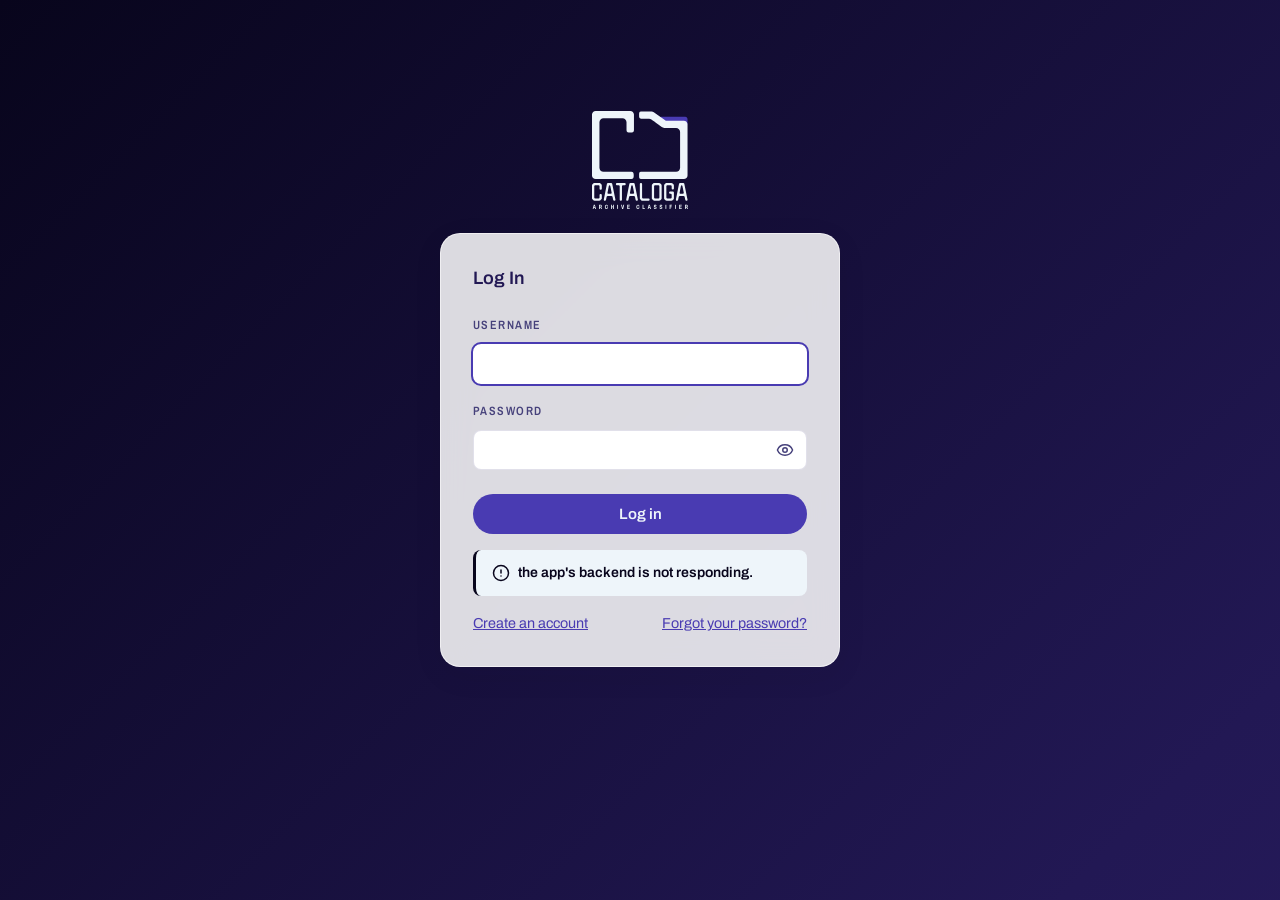
==== commit baf576dc: "Settings tabs, dashboard redesign, AI provider, motion and accessibility" ====
--- a/frontend/index.html
+++ b/frontend/index.html
@@ -144,10 +144,11 @@
                        data-i18n-placeholder="catalog.search">
             </div>
             <div class="home-tabs" role="tablist">
+                <!-- The same two names as the sidebar. -->
                 <button type="button" class="on" data-home-tab="home"
-                        data-i18n="home.tab_folders">Folders</button>
+                        data-i18n="nav.home">Home</button>
                 <button type="button" data-home-tab="catalog"
-                        data-i18n="home.tab_list">List</button>
+                        data-i18n="nav.catalog">Catalog List</button>
             </div>
             <div class="home-views" id="home-views">
                 <button type="button" class="on" data-home-view="icons"
@@ -222,7 +223,6 @@
         <div id="view-home" class="view">
             <div class="home-head">
                 <div>
-                    <small data-i18n="home.project">Project</small>
                     <h1 id="home-title"></h1>
                     <nav class="home-crumbs" id="home-crumbs"
                          data-i18n-label="home.path"></nav>
@@ -243,8 +243,6 @@
                 <div class="catalog-heading">
                     <h1 class="view-title project-title"
                         id="catalog-title"></h1>
-                    <p class="view-subtitle"
-                       data-i18n="nav.catalog">Catalog</p>
                 </div>
                 <section class="catalog-progress">
                     <p class="progress-title"
@@ -339,17 +337,21 @@
                 <table class="catalog-table" id="catalog-table">
                     <thead>
                         <tr>
-                            <th data-i18n="catalog.col_original">Original Filename</th>
-                            <th data-i18n="catalog.col_filename">Filename</th>
-                            <th data-i18n="catalog.col_type">Media Type</th>
-                            <th data-i18n="catalog.col_source">Source</th>
-                            <th data-i18n="catalog.col_date">Date</th>
-                            <th data-i18n="catalog.col_summary">Summary</th>
-                            <th id="col-category"
+                            <!-- Seven columns by default; the rest (more-col) come with More columns. -->
+                            <th class="more-col"
+                                data-i18n="catalog.col_original">Original Filename</th>
+                            <th class="col-filename"
+                                data-i18n="catalog.col_filename">Filename</th>
+                            <th class="col-type" data-i18n="catalog.col_type">Media Type</th>
+                            <th class="col-source" data-i18n="catalog.col_source">Source</th>
+                            <th class="col-date" data-i18n="catalog.col_date">Date</th>
+                            <th class="col-summary" data-i18n="catalog.col_summary">Summary</th>
+                            <th id="col-category" class="col-folder"
                                 data-i18n="catalog.col_category">Category</th>
                             <th class="sub-col"
                                 data-i18n="catalog.col_subcategory">Subcategory</th>
-                            <th data-i18n="catalog.col_keywords">Keywords</th>
+                            <th class="more-col"
+                                data-i18n="catalog.col_keywords">Keywords</th>
                             <th class="more-col"
                                 data-i18n="catalog.col_counterparty">Counterparty</th>
                             <th class="more-col"
@@ -366,7 +368,7 @@
                                 folder</th>
                             <th class="more-col"
                                 data-i18n="catalog.col_confidence">Confidence</th>
-                            <th data-i18n="catalog.col_status">Status</th>
+                            <th class="col-status" data-i18n="catalog.col_status">Status</th>
                         </tr>
                     </thead>
                     <tbody id="catalog-body"></tbody>
@@ -437,6 +439,9 @@
                     <button type="button" class="pill-button"
                             id="plan-skip-selected"
                             data-i18n="plan.skip_selected">Skip selected</button>
+                    <!-- Says what is missing while Apply is off. -->
+                    <span class="action-hint" id="plan-apply-hint"
+                          aria-live="polite"></span>
                     <button type="button" class="primary-button"
                             id="plan-apply"></button>
                 </div>
@@ -446,8 +451,9 @@
                 <table class="catalog-table plan-table" id="plan-table">
                     <thead>
                         <tr>
-                            <th><input type="checkbox" id="plan-check-all"
-                                       aria-label="Select all"></th>
+                            <th class="plan-check-cell"><label class="check-hit"><input
+                                type="checkbox" id="plan-check-all"
+                                data-i18n-label="plan.select_all"></label></th>
                             <th data-i18n="plan.col_file">File</th>
                             <th data-i18n="plan.col_current">Current folder</th>
                             <th data-i18n="plan.col_proposed">Proposed folder</th>
@@ -477,54 +483,53 @@
             <div class="dashboard">
                 <h1 class="view-title" data-i18n="nav.dashboard">Dashboard</h1>
 
-                <!-- The finding and its action (dashboard.js). Hidden with no documents. -->
-                <div class="dash-finding hidden" id="dash-finding">
-                    <p id="dash-finding-text"></p>
-                    <button type="button" class="primary-button hidden"
-                            id="dash-review-button"
-                            data-i18n="dash.review_button">Review in
-                        Catalog</button>
-                </div>
-
-                <!-- Wide cards take two of four columns. Numbers come from /dashboard/stats. -->
+                <!-- Four columns: two small cards and one wide card, then two full rows. -->
                 <div class="dash-grid">
-                    <section class="stat-card">
+                    <!-- The ring fills to the share of classified documents (dashboard.js). -->
+                    <section class="stat-card classified-card">
                         <p class="stat-label" data-i18n="dash.classified">Documents Classified</p>
-                        <p class="stat-number stat-hero"
-                           id="stat-classified">0</p>
+                        <div class="classified-row">
+                            <p class="stat-number" id="stat-classified">0</p>
+                            <div class="progress-ring" id="classified-ring">
+                                <svg viewBox="0 0 64 64" aria-hidden="true">
+                                    <circle class="ring-rail" cx="32" cy="32" r="28"></circle>
+                                    <circle class="ring-fill" cx="32" cy="32" r="28"
+                                            pathLength="100"></circle>
+                                </svg>
+                                <span class="ring-percent" id="classified-percent">0%</span>
+                            </div>
+                        </div>
                         <p class="stat-sub" id="stat-total"></p>
                     </section>
 
-                    <!-- Two blurred circles sized by their share of all documents. -->
-                    <section class="stat-card review-card card-wide">
+                    <!-- Violet to Midnight, drifting slowly. White and Ice text on it. -->
+                    <section class="stat-card review-card">
                         <p class="stat-label" data-i18n="dash.review">Needs Manual Review</p>
-                        <div class="review-orbs" aria-hidden="true">
-                            <div class="orb-slot">
-                                <span class="orb orb-classified"
-                                      id="orb-classified"></span>
-                                <span class="orb-label"
-                                      data-i18n="value.Classified">Classified</span>
-                            </div>
-                            <div class="orb-slot">
-                                <span class="orb orb-review"
-                                      id="orb-review"></span>
-                                <span class="orb-label"
-                                      data-i18n="value.Manual Review">Manual Review</span>
-                            </div>
-                        </div>
                         <p class="stat-number stat-hero" id="stat-review">0</p>
+                        <button type="button" class="review-go" id="dash-review-button"
+                                data-i18n="dash.review_button">Go Review</button>
                     </section>
 
-                    <section class="stat-card">
-                        <p class="stat-label" data-i18n="dash.sources">Sources Tracked</p>
-                        <p class="stat-number" id="stat-sources">0</p>
+                    <section class="stat-card sources-card card-wide">
+                        <div class="stat-text">
+                            <p class="stat-label" data-i18n="dash.sources">Sources Tracked</p>
+                            <p class="stat-number stat-hero" id="stat-sources">0</p>
+                        </div>
+                        <!-- Top 3, each opens Catalog list with only its documents, newest first. -->
+                        <div class="top-sources">
+                            <p class="top-sources-title"
+                               data-i18n="dash.top_sources">Top sources</p>
+                            <ol class="top-sources-list" id="top-sources"></ol>
+                        </div>
                     </section>
 
-                    <section class="panel card-wide">
-                        <h2 data-i18n="dash.breakdown">Media Type Breakdown</h2>
-                        <div class="breakdown" id="media-breakdown"></div>
+                    <!-- One bar split by media type, and a chip per type that filters the Catalog. -->
+                    <section class="panel card-full">
+                        <h2 data-i18n="dash.media_mix">Media Mix</h2>
+                        <div class="mix-bar" id="mix-bar" role="img"></div>
+                        <div class="mix-chips" id="mix-chips"></div>
                     </section>
-                    <section class="panel card-wide">
+                    <section class="panel card-full">
                         <h2 data-i18n="dash.activity">Recent Activity</h2>
                         <ul class="activity-list" id="activity-list"></ul>
                         <p class="empty-message hidden"
@@ -535,251 +540,323 @@
         </div>
         <div id="view-settings" class="view hidden">
             <h1 class="view-title" data-i18n="nav.settings">Settings</h1>
-            <!-- One row per section: title and text on the left, fields on the right. -->
-            <form class="settings-form" id="settings-form">
-
-                <!-- Saved as soon as it changes, not with the Save button -->
-                <section class="settings-section">
-                    <div class="settings-intro">
-                        <h2 data-i18n="lang.title">Language</h2>
-                        <p class="hint" data-i18n="lang.hint">
-                            Changes the app's buttons, labels and messages. File names
-                            and summaries are not translated.
-                        </p>
+            <!-- Project: this project's sections. General: set once, for the whole app. -->
+            <div class="tabs settings-tabs" role="tablist">
+                <button type="button" class="tab active" role="tab"
+                        id="settings-tab-project" data-settings-tab="project"
+                        aria-selected="true" aria-controls="settings-project"
+                        data-i18n="settings.tab_project">Project</button>
+                <button type="button" class="tab" role="tab"
+                        id="settings-tab-general" data-settings-tab="general"
+                        aria-selected="false" aria-controls="settings-general"
+                        data-i18n="settings.tab_general">General</button>
+            </div>
+
+            <div class="settings-panel" id="settings-project" role="tabpanel"
+                 aria-labelledby="settings-tab-project">
+                <!-- New project only: how many sections are ready (settings.js). -->
+                <div class="settings-progress hidden" id="settings-progress">
+                    <p id="settings-progress-text" aria-live="polite"></p>
+                    <div class="progress-thin" aria-hidden="true">
+                        <span id="settings-progress-fill"></span>
                     </div>
-                    <div class="settings-fields">
-                        <select id="language-select" aria-label="Language">
-                            <option value="en" data-i18n="lang.en">English</option>
-                            <option value="es" data-i18n="lang.es">Español
-                                (Latinoamérica)</option>
-                        </select>
-                    </div>
-                </section>
-
-                <section class="settings-section">
-                    <div class="settings-intro">
-                        <!-- "Project settings" or "New project", set by settings.js -->
-                        <h2 id="project-form-title">Project settings</h2>
-                    </div>
-                    <div class="settings-fields">
-                        <label for="research-name"
-                               data-i18n="settings.research_name">Project Name</label>
-                        <input type="text" id="research-name" required>
-
-                        <label for="target-directory"><span
-                               data-i18n="settings.folder">Select a folder or drive</span>
-                            <span class="help-tip" data-help="help.folder"></span></label>
-                        <div class="folder-row">
-                            <input type="text" id="target-directory" required>
-                            <button type="button" class="secondary-button"
-                                    id="browse-button"
-                                    data-i18n="settings.browse">Browse</button>
-                        </div>
-                        <!-- Shown for an existing project, whose folder is fixed -->
-                        <p class="hint folder-locked hidden" id="folder-locked"
-                           data-i18n="project.folder_locked"></p>
-                        <!-- New projects only. Unticked, the folder is read in place. -->
-                        <label class="catalog-only-row folders-new-only"
-                               id="drop-zone-row">
-                            <input type="checkbox" id="use-drop-zone">
-                            <span data-i18n="project.mode_tree">Use a Drop Zone</span>
-                            <span class="help-tip" data-help="help.drop_zone"></span>
-                        </label>
-                        <!-- New project read where it is: its numbers, and when to read it (settings.js). -->
-                        <p class="folder-facts hidden" id="folder-facts"></p>
-                        <div class="archive-switch hidden" id="archive-switch">
-                            <span class="archive-switch-label" id="archive-switch-label"
-                                  data-i18n="project.archive_title">When should Cataloga
-                                read this folder?</span>
-                            <div class="archive-options" role="radiogroup"
-                                 aria-labelledby="archive-switch-label">
-                                <label><input type="radio" name="archive-when"
-                                              value="now">
-                                    <span data-i18n="project.archive_now">Now</span></label>
-                                <label><input type="radio" name="archive-when"
-                                              value="later" checked>
-                                    <span data-i18n="project.archive_later">Later</span></label>
+                </div>
+
+                <!-- One glass card per section. A finished card folds into one row with Change. -->
+                <form class="settings-form settings-cards" id="settings-form">
+                    <section class="settings-card" id="project-section">
+                        <div class="card-fold card-closed">
+                            <div class="card-row">
+                                <span class="card-check" aria-hidden="true"><span class="icon icon-check"></span></span>
+                                <strong class="card-row-title"
+                                        id="project-row-title">New Project</strong>
+                                <span class="card-row-text" id="project-summary"></span>
+                                <button type="button" class="link-button card-change"
+                                        data-i18n="settings.change">Change</button>
                             </div>
-                            <p class="hint" id="archive-hint"></p>
-                        </div>
-                        <!-- Catalog only: read and catalog in place, never move or rename -->
-                        <label class="catalog-only-row" id="catalog-only-row">
-                            <input type="checkbox" id="catalog-only">
-                            <span data-i18n="project.catalog_only">Catalog only</span>
-                            <span class="help-tip" data-help="help.catalog_only"></span>
-                        </label>
-                        <!-- What the chosen folder looks like (projects.js inspect) -->
-                        <p class="form-message hidden" id="folder-advice"
-                           aria-live="polite"></p>
-                    </div>
-                </section>
-
-                <!-- The project sheet: what the work is. Goes into every AI request. -->
-                <section class="settings-section" id="sheet-section">
-                    <div class="settings-intro">
-                        <h2><span data-i18n="sheet.title">About this project</span>
-                            <span class="help-tip" data-help="help.sheet"></span></h2>
-                        <p class="hint" data-i18n="sheet.hint"></p>
-                    </div>
-                    <div class="settings-fields">
-                        <label for="project-sheet"
-                               data-i18n="sheet.label">Project sheet</label>
-                        <textarea id="project-sheet" rows="6" maxlength="1500"
-                                  data-i18n-placeholder="sheet.placeholder"></textarea>
-                        <div class="form-buttons">
-                            <button type="button" class="secondary-button"
-                                    id="suggest-sheet"
-                                    data-i18n="sheet.suggest">Write it for me</button>
-                        </div>
-                        <p class="form-message" id="sheet-message"
-                           aria-live="polite"></p>
-                    </div>
-                </section>
-
-                <!-- File names: 4 methods or a custom template. Saved with Save. -->
-                <section class="settings-section" id="naming-section">
-                    <div class="settings-intro">
-                        <h2><span data-i18n="naming.title">File names</span>
-                            <span class="help-tip" data-help="naming.help_names"></span></h2>
-                    </div>
-                    <div class="settings-fields">
-                        <div class="naming-options" id="naming-options">
-                            <label class="naming-option">
-                                <input type="radio" name="naming-method" value="m1">
-                                <span data-i18n="naming.m1">Date and topic</span>
-                                <code data-i18n="naming.m1_example"></code>
-                            </label>
-                            <label class="naming-option">
-                                <input type="radio" name="naming-method" value="m2">
-                                <span data-i18n="naming.m2">Source, date and topic</span>
-                                <code data-i18n="naming.m2_example"></code>
-                            </label>
-                            <label class="naming-option">
-                                <input type="radio" name="naming-method" value="m3">
-                                <span data-i18n="naming.m3">Number and topic</span>
-                                <code data-i18n="naming.m3_example"></code>
-                            </label>
-                            <label class="naming-option">
-                                <input type="radio" name="naming-method" value="m4">
-                                <span data-i18n="naming.m4">Topic, source, date and number</span>
-                                <code data-i18n="naming.m4_example"></code>
-                            </label>
-                            <label class="naming-option">
-                                <input type="radio" name="naming-method" value="m5">
-                                <span data-i18n="naming.m5">Event and year, plus a
-                                    number</span>
-                                <code data-i18n="naming.m5_example"></code>
-                            </label>
-                            <label class="naming-option">
-                                <input type="radio" name="naming-method"
-                                       value="custom">
-                                <span data-i18n="naming.custom">Custom</span>
-                            </label>
-                            <label class="naming-option">
-                                <input type="radio" name="naming-method"
-                                       value="keep">
-                                <span data-i18n="naming.keep">Keep original
-                                    names</span>
-                                <code data-i18n="naming.keep_example"></code>
-                            </label>
-                        </div>
-
-                        <!-- Custom: parts added in order by clicking, no braces to type (settings.js). -->
-                        <div class="naming-custom hidden" id="naming-custom">
-                            <span class="field-label" data-i18n="naming.blocks_add">Click the
-                                parts in order</span>
-                            <div class="naming-blocks" id="naming-blocks"></div>
-                            <span class="field-label" data-i18n="naming.chosen">Your file
-                                name</span>
-                            <div class="naming-chosen" id="naming-chosen"></div>
-                            <p class="hint hidden" id="naming-legacy"></p>
-                            <div class="naming-separator">
-                                <span data-i18n="naming.separator">Separator</span>
-                                <label><input type="radio" name="naming-separator"
-                                              value="_" checked> <code>_</code></label>
-                                <label><input type="radio" name="naming-separator"
-                                              value="-"> <code>-</code></label>
+                        </div>
+                        <div class="card-fold card-open">
+                            <div>
+                                <!-- "Project Settings" or "New Project", set by settings.js -->
+                                <h2 id="project-form-title">Project Settings</h2>
+                                <div class="field-row">
+                                    <div class="field">
+                                        <label for="target-directory"
+                                               data-i18n="settings.folder">Select a folder or drive</label>
+                                        <div class="folder-row">
+                                            <input type="text" id="target-directory" required>
+                                            <button type="button" class="secondary-button"
+                                                    id="browse-button"
+                                                    data-i18n="settings.browse">Browse</button>
+                                        </div>
+                                        <!-- Project settings only: why the folder is fixed -->
+                                        <p class="hint folder-locked hidden" id="folder-locked"
+                                           data-i18n="project.folder_locked"></p>
+                                    </div>
+                                    <div class="field">
+                                        <label for="research-name"
+                                               data-i18n="settings.research_name">Project Name</label>
+                                        <input type="text" id="research-name" required>
+                                    </div>
+                                </div>
+                                <div class="field-row option-row">
+                                    <!-- New projects only. Unticked, the folder is read in place. -->
+                                    <label class="catalog-only-row folders-new-only"
+                                           id="drop-zone-row">
+                                        <input type="checkbox" id="use-drop-zone">
+                                        <span data-i18n="project.mode_tree">Use a Drop Zone</span>
+                                        <span class="help-tip" data-help="help.drop_zone"></span>
+                                    </label>
+                                    <!-- New project read where it is: when to read it (settings.js). -->
+                                    <div class="archive-switch hidden" id="archive-switch">
+                                        <span class="archive-switch-label" id="archive-switch-label"><span
+                                              data-i18n="project.archive_title">When should
+                                                Cataloga read this folder?</span>
+                                            <span class="help-tip" data-help="help.archive"></span></span>
+                                        <div class="archive-options" role="radiogroup"
+                                             aria-labelledby="archive-switch-label">
+                                            <label><input type="radio" name="archive-when"
+                                                          value="now">
+                                                <span data-i18n="project.archive_now">Now</span></label>
+                                            <label><input type="radio" name="archive-when"
+                                                          value="later" checked>
+                                                <span data-i18n="project.archive_later">Later</span></label>
+                                        </div>
+                                    </div>
+                                    <!-- Catalog only: read and catalog in place, never move or rename -->
+                                    <label class="catalog-only-row" id="catalog-only-row">
+                                        <input type="checkbox" id="catalog-only">
+                                        <span data-i18n="project.catalog_only">Catalog only</span>
+                                    </label>
+                                </div>
+                                <p class="folder-facts hidden" id="folder-facts"></p>
+                                <!-- What the chosen folder looks like (inspect) -->
+                                <p class="form-message hidden" id="folder-advice"
+                                   aria-live="polite"></p>
+                                <div class="card-foot">
+                                    <button type="button" class="link-button card-confirm"
+                                            data-i18n="settings.done">Done</button>
+                                </div>
                             </div>
-                            <span class="help-tip" data-help="naming.extension_note"></span>
-                        </div>
-
-                        <div class="naming-separator naming-style">
-                            <span data-i18n="naming.style">Style</span>
-                            <span class="help-tip" data-help="naming.help_style"></span>
-                            <label><input type="radio" name="naming-style"
-                                          value="lower" checked>
-                                <code>topic-name</code></label>
-                            <label><input type="radio" name="naming-style"
-                                          value="title">
-                                <code>Topic-Name</code></label>
-                        </div>
-                        <p class="naming-preview">
-                            <span data-i18n="naming.preview">Preview</span>:
-                            <code id="naming-preview"></code>
-                            <span class="help-tip" data-help="naming.help_repeats"></span>
-                        </p>
-                        <!-- How a date stamped on a photo reads: 11 13 '97 -->
-                        <div class="naming-separator stamp-order">
-                            <span data-i18n="naming.stamp_order">Dates stamped on
-                                photos</span>
-                            <span class="help-tip" data-help="naming.help_dates"></span>
-                            <label><input type="radio" name="stamp-order"
-                                          value="month" checked>
-                                <span data-i18n="naming.stamp_month">Month first
-                                    (11 13 '97)</span></label>
-                            <label><input type="radio" name="stamp-order"
-                                          value="day">
-                                <span data-i18n="naming.stamp_day">Day first
-                                    (13 11 97)</span></label>
-                        </div>
-                        <p class="form-message error" id="naming-error"></p>
-                    </div>
-                </section>
-
-                <!-- The project's folder tree (folders.js). New projects and tree projects only. -->
-                <section class="settings-section hidden" id="folders-section">
-                    <div class="settings-intro">
-                        <h2 data-i18n="folders.title">Folders</h2>
-                        <p class="hint" data-i18n="folders.hint"></p>
-                    </div>
-                    <div class="settings-fields">
-                        <label for="project-description"
-                               data-i18n="folders.description">What is this project about?</label>
-                        <textarea id="project-description" rows="2" maxlength="300"
-                                  data-i18n-placeholder="folders.description_placeholder"></textarea>
-                        <div class="form-buttons folders-new-only">
-                            <button type="button" class="secondary-button"
-                                    id="suggest-folders"
-                                    data-i18n="folders.suggest">Suggest folders</button>
-                            <button type="button" class="secondary-button"
-                                    id="file-type-folders"
-                                    data-i18n="folders.file_types">Start from file types</button>
-                            <button type="button" class="secondary-button"
-                                    id="learn-folders"
-                                    data-i18n="folders.learn">Learn from my folder</button>
-                        </div>
-                        <p class="form-message" id="folders-message"
-                           aria-live="polite"></p>
-                        <div class="folder-list" id="folder-list"></div>
-                        <button type="button" class="secondary-button add-category"
-                                id="add-folder"
-                                data-i18n="folders.add">Add folder</button>
-                        <label class="checkbox-row">
-                            <input type="checkbox" id="numbered-folders">
-                            <span data-i18n="folders.numbered">Number new folders
-                                (01_, 02_)</span>
-                        </label>
-                        <p class="hint" data-i18n="folders.rules"></p>
-                    </div>
-                </section>
-
-                <!-- Industry and categories of the active project. Saved with Save. -->
-                <section class="settings-section" id="categories-section">
-                    <div class="settings-intro">
+                        </div>
+                    </section>
+
+                    <!-- Dotted places for the next three cards, until a folder is chosen. -->
+                    <p class="card-wait-line" id="cards-wait-line"
+                       data-i18n="settings.wait_line">These appear when you choose a
+                        folder.</p>
+                    <p class="card-placeholder" id="sheet-placeholder"
+                       data-i18n="sheet.title">About This Project</p>
+
+                    <!-- The project sheet: what the work is. Goes into every AI request. -->
+                    <section class="settings-card" id="sheet-section">
+                        <div class="card-fold card-closed">
+                            <div class="card-row">
+                                <span class="card-check" aria-hidden="true"><span class="icon icon-check"></span></span>
+                                <strong class="card-row-title" data-i18n="sheet.title">About
+                                    This Project</strong>
+                                <span class="card-row-text" id="sheet-summary"></span>
+                                <button type="button" class="link-button card-change"
+                                        data-i18n="settings.change">Change</button>
+                            </div>
+                        </div>
+                        <div class="card-fold card-open">
+                            <div>
+                                <h2 id="sheet-title" data-i18n="sheet.title">About This Project</h2>
+                                <!-- Named by the card's title: one name for this text. -->
+                                <textarea id="project-sheet" rows="6" maxlength="1500"
+                                          aria-labelledby="sheet-title"
+                                          data-i18n-placeholder="sheet.placeholder"></textarea>
+                                <!-- Later: the reading writes it, so a note replaces the button. -->
+                                <p class="hint later-note hidden" id="sheet-later"
+                                   data-i18n="sheet.later">Cataloga will write this when it
+                                    reads the folder.</p>
+                                <div class="form-buttons" id="sheet-buttons">
+                                    <button type="button" class="secondary-button"
+                                            id="suggest-sheet"
+                                            data-i18n="sheet.suggest">Write it for me</button>
+                                </div>
+                                <p class="form-message" id="sheet-message"
+                                   aria-live="polite"></p>
+                                <div class="card-foot">
+                                    <button type="button" class="link-button card-confirm"
+                                            data-i18n="settings.done">Done</button>
+                                </div>
+                            </div>
+                        </div>
+                    </section>
+
+                    <p class="card-placeholder" id="naming-placeholder"
+                       data-i18n="naming.title">File Names</p>
+
+                    <!-- File names: 5 methods, Custom, or keep. Saved with Save. -->
+                    <section class="settings-card" id="naming-section">
+                        <div class="card-fold card-closed">
+                            <div class="card-row">
+                                <span class="card-check" aria-hidden="true"><span class="icon icon-check"></span></span>
+                                <strong class="card-row-title" data-i18n="naming.title">File
+                                    Names</strong>
+                                <span class="card-row-text" id="naming-summary"></span>
+                                <button type="button" class="link-button card-change"
+                                        data-i18n="settings.change">Change</button>
+                            </div>
+                        </div>
+                        <div class="card-fold card-open">
+                            <div>
+                                <h2><span data-i18n="naming.title">File Names</span>
+                                    <span class="help-tip" data-help="naming.help_names"></span></h2>
+                                <div class="naming-options" id="naming-options">
+                                    <label class="naming-option">
+                                        <input type="radio" name="naming-method" value="m1">
+                                        <span data-i18n="naming.m1">Date and topic</span>
+                                        <code data-i18n="naming.m1_example"></code>
+                                    </label>
+                                    <label class="naming-option">
+                                        <input type="radio" name="naming-method" value="m2">
+                                        <span data-i18n="naming.m2">Source, date and topic</span>
+                                        <code data-i18n="naming.m2_example"></code>
+                                    </label>
+                                    <label class="naming-option">
+                                        <input type="radio" name="naming-method" value="m3">
+                                        <span data-i18n="naming.m3">Number and topic</span>
+                                        <code data-i18n="naming.m3_example"></code>
+                                    </label>
+                                    <label class="naming-option">
+                                        <input type="radio" name="naming-method" value="m4">
+                                        <span data-i18n="naming.m4">Topic, source, date and number</span>
+                                        <code data-i18n="naming.m4_example"></code>
+                                    </label>
+                                    <label class="naming-option">
+                                        <input type="radio" name="naming-method" value="m5">
+                                        <span data-i18n="naming.m5">Event and year, plus a
+                                            number</span>
+                                        <code data-i18n="naming.m5_example"></code>
+                                    </label>
+                                    <label class="naming-option">
+                                        <input type="radio" name="naming-method"
+                                               value="custom">
+                                        <span data-i18n="naming.custom">Custom</span>
+                                    </label>
+                                    <label class="naming-option">
+                                        <input type="radio" name="naming-method"
+                                               value="keep">
+                                        <span data-i18n="naming.keep">Keep original
+                                            names</span>
+                                        <code data-i18n="naming.keep_example"></code>
+                                    </label>
+                                </div>
+
+                                <!-- Custom: parts added in order by clicking, no braces to type (settings.js). -->
+                                <div class="naming-custom hidden" id="naming-custom">
+                                    <span class="field-label" data-i18n="naming.blocks_add">Click the
+                                        parts in order</span>
+                                    <div class="naming-blocks" id="naming-blocks"></div>
+                                    <span class="field-label" data-i18n="naming.chosen">Your file
+                                        name</span>
+                                    <div class="naming-chosen" id="naming-chosen"></div>
+                                    <p class="hint hidden" id="naming-legacy"></p>
+                                    <div class="naming-separator">
+                                        <span data-i18n="naming.separator">Separator</span>
+                                        <label><input type="radio" name="naming-separator"
+                                                      value="_" checked> <code>_</code></label>
+                                        <label><input type="radio" name="naming-separator"
+                                                      value="-"> <code>-</code></label>
+                                    </div>
+                                </div>
+
+                                <div class="naming-separator naming-style">
+                                    <span data-i18n="naming.style">Style</span>
+                                    <label><input type="radio" name="naming-style"
+                                                  value="lower" checked>
+                                        <code>topic-name</code></label>
+                                    <label><input type="radio" name="naming-style"
+                                                  value="title">
+                                        <code>Topic-Name</code></label>
+                                </div>
+                                <p class="naming-preview">
+                                    <span data-i18n="naming.preview">Preview</span>:
+                                    <code id="naming-preview"></code>
+                                </p>
+                                <!-- How a date stamped on a photo reads: 11 13 '97 -->
+                                <div class="naming-separator stamp-order">
+                                    <span data-i18n="naming.stamp_order">Dates stamped on
+                                        photos</span>
+                                    <label><input type="radio" name="stamp-order"
+                                                  value="month" checked>
+                                        <span data-i18n="naming.stamp_month">Month first
+                                            (11 13 '97)</span></label>
+                                    <label><input type="radio" name="stamp-order"
+                                                  value="day">
+                                        <span data-i18n="naming.stamp_day">Day first
+                                            (13 11 97)</span></label>
+                                </div>
+                                <p class="form-message error" id="naming-error"></p>
+                                <div class="card-foot">
+                                    <button type="button" class="link-button card-confirm"
+                                            data-i18n="settings.done">Done</button>
+                                    <span class="card-optional"
+                                          data-i18n="settings.optional">Optional · Suggested</span>
+                                </div>
+                            </div>
+                        </div>
+                    </section>
+
+                    <p class="card-placeholder" id="folders-placeholder"
+                       data-i18n="folders.title">Folder Names</p>
+
+                    <!-- The project's folder tree (folders.js). New projects and tree projects only. -->
+                    <section class="settings-card hidden" id="folders-section">
+                        <div class="card-fold card-closed">
+                            <div class="card-row">
+                                <span class="card-check" aria-hidden="true"><span class="icon icon-check"></span></span>
+                                <strong class="card-row-title" data-i18n="folders.title">Folder
+                                    Names</strong>
+                                <span class="card-row-text" id="folders-summary"></span>
+                                <button type="button" class="link-button card-change"
+                                        data-i18n="settings.change">Change</button>
+                            </div>
+                        </div>
+                        <div class="card-fold card-open">
+                            <div>
+                                <h2><span data-i18n="folders.title">Folder Names</span>
+                                    <span class="help-tip" data-help="help.folders"></span></h2>
+                                <!-- Later: the reading proposes them, so a note replaces the buttons. -->
+                                <p class="hint later-note hidden" id="folders-later"
+                                   data-i18n="folders.later">Folders are proposed when
+                                    Cataloga reads the folder.</p>
+                                <div class="form-buttons folders-new-only" id="folder-buttons">
+                                    <button type="button" class="secondary-button"
+                                            id="suggest-folders"
+                                            data-i18n="folders.suggest">Suggest folders</button>
+                                    <button type="button" class="secondary-button"
+                                            id="file-type-folders"
+                                            data-i18n="folders.file_types">Start from file types</button>
+                                </div>
+                                <p class="form-message" id="folders-message"
+                                   aria-live="polite"></p>
+                                <div class="folder-list" id="folder-list"></div>
+                                <button type="button" class="secondary-button add-category"
+                                        id="add-folder"
+                                        data-i18n="folders.add">Add folder</button>
+                                <label class="checkbox-row">
+                                    <input type="checkbox" id="numbered-folders">
+                                    <span data-i18n="folders.numbered">Number new folders
+                                        (01_, 02_)</span>
+                                </label>
+                                <div class="card-foot">
+                                    <button type="button" class="link-button card-confirm"
+                                            data-i18n="settings.done">Done</button>
+                                    <span class="card-optional"
+                                          data-i18n="settings.optional">Optional · Suggested</span>
+                                </div>
+                            </div>
+                        </div>
+                    </section>
+
+                    <!-- Industry and categories of a project made before folder trees. -->
+                    <section class="settings-card" id="categories-section">
                         <h2 data-i18n="categories.title">Categories</h2>
                         <p class="hint" data-i18n="categories.hint"></p>
-                    </div>
-                    <div class="settings-fields">
                         <label for="industry"
                                data-i18n="categories.industry">Industry</label>
                         <div class="folder-row">
@@ -795,157 +872,173 @@
                         <button type="button" class="secondary-button add-category"
                                 id="add-category"
                                 data-i18n="categories.add">Add category</button>
-                        <p class="hint" data-i18n="categories.rules"></p>
+                    </section>
+
+                    <!-- Always at the bottom of the panel. Create works with a folder and a name. -->
+                    <div class="settings-actions">
+                        <p class="form-message" id="settings-message"></p>
+                        <!-- Says what is missing while Create project is off. -->
+                        <span class="action-hint" id="save-hint"
+                              aria-live="polite"></span>
+                        <div class="form-buttons">
+                            <button type="button" class="secondary-button"
+                                    id="cancel-new-project"
+                                    data-i18n="project.cancel">Cancel</button>
+                            <button type="submit" class="primary-button"
+                                    id="save-button">Save</button>
+                        </div>
                     </div>
-                </section>
-
-                <section class="settings-section" id="ai-section">
-                    <div class="settings-intro">
-                        <h2><span data-i18n="settings.ai_title">AI Provider</span>
-                            <span class="help-tip" data-help="help.ai_provider"></span></h2>
-                        <p class="hint" id="ai-status"></p>
-                    </div>
-                    <div class="settings-fields">
-                        <!-- Closed unless the provider still needs an API key (settings.js). -->
-                        <details class="advanced-settings" id="ai-advanced">
-                            <summary data-i18n="settings.advanced">Advanced
-                                settings</summary>
-                            <div class="advanced-fields">
-                                <p class="hint" data-i18n="settings.ai_hint">Use
-                                    another AI provider with your own API key.</p>
-
-                                <h3 data-i18n="settings.ai_text_title">Text and
-                                    images</h3>
-                                <label for="ai-provider"
-                                       data-i18n="settings.ai_provider">AI
-                                    Provider</label>
-                                <select id="ai-provider"></select>
-
-                                <label for="api-key"
-                                       data-i18n="settings.api_key">API Key</label>
-                                <input type="password" id="api-key"
-                                       autocomplete="off">
-
-                                <label for="ai-model"
-                                       data-i18n="settings.model">Model</label>
-                                <select id="ai-model"></select>
-
-                                <h3 data-i18n="settings.ai_fallback_title">Fallback
-                                    (optional)</h3>
-                                <p class="hint"
-                                   data-i18n="settings.ai_fallback_hint"></p>
-                                <label for="fallback-provider"
-                                       data-i18n="settings.ai_provider">AI
-                                    Provider</label>
-                                <select id="fallback-provider"></select>
-
-                                <label for="fallback-key"
-                                       data-i18n="settings.api_key">API Key</label>
-                                <input type="password" id="fallback-key"
-                                       autocomplete="off">
-
-                                <label for="fallback-model"
-                                       data-i18n="settings.model">Model</label>
-                                <select id="fallback-model"></select>
-
-                                <h3 data-i18n="settings.ai_media_title">Audio and
-                                    video</h3>
-                                <p class="hint"
-                                   data-i18n="settings.ai_media_hint"></p>
-                                <label for="media-provider"
-                                       data-i18n="settings.ai_provider">AI
-                                    Provider</label>
-                                <select id="media-provider"></select>
-
-                                <label for="media-key"
-                                       data-i18n="settings.api_key">API Key</label>
-                                <input type="password" id="media-key"
-                                       autocomplete="off">
-
-                                <label for="media-model"
-                                       data-i18n="settings.model">Model</label>
-                                <select id="media-model"></select>
-
-                                <h3 data-i18n="settings.server_title">Server
-                                    (optional)</h3>
-                                <p class="hint"
-                                   data-i18n="settings.server_hint"></p>
-                                <label for="server-url"
-                                       data-i18n="settings.server_url">Server
-                                    URL</label>
-                                <input type="url" id="server-url"
-                                       placeholder="https://"
-                                       autocomplete="off">
-                            </div>
-                        </details>
-                    </div>
-                </section>
-
-                <!-- Save applies to every section above except Language. -->
-                <div class="settings-actions">
-                    <div class="form-buttons">
-                        <button type="submit" class="primary-button"
-                                id="save-button">Save</button>
-                        <!-- Only while creating a project -->
-                        <button type="button" class="secondary-button hidden"
-                                id="cancel-new-project"
-                                data-i18n="project.cancel">Cancel</button>
-                    </div>
-                    <p class="form-message" id="settings-message"></p>
-                </div>
-            </form>
-
-            <!-- Account: one for the whole app. Its own form, so Save never sends it. -->
-            <form class="settings-form" id="password-form">
-                <section class="settings-section">
-                    <div class="settings-intro">
-                        <h2><span data-i18n="account.title">Account</span>
-                            <span class="help-tip" data-help="help.account"></span></h2>
-                        <p class="hint" data-i18n="account.hint">One account for
-                            the whole app, for every project.</p>
-                    </div>
-                    <div class="settings-fields">
-                        <label for="account-username"
-                               data-i18n="auth.username">Username</label>
-                        <input type="text" id="account-username" readonly>
-
-                        <h3 data-i18n="account.change_password">Change password</h3>
-                        <label for="current-password"
-                               data-i18n="account.current_password">Current
-                            password</label>
-                        <input type="password" id="current-password"
-                               autocomplete="current-password">
-                        <label for="new-password"
-                               data-i18n="account.new_password">New password</label>
-                        <input type="password" id="new-password"
-                               autocomplete="new-password">
-                        <label for="confirm-new-password"
-                               data-i18n="auth.confirm_password">Confirm
-                            password</label>
-                        <input type="password" id="confirm-new-password"
-                               autocomplete="new-password">
-                        <button type="submit" class="primary-button"
-                                id="change-password-button"
-                                data-i18n="account.change_password">Change
-                            password</button>
-                        <p class="form-message" id="password-message"></p>
-                    </div>
-                </section>
-            </form>
-
-            <!-- Only for the active project, always last. The text explains what Remove does. -->
-            <section class="settings-section remove-project hidden"
-                     id="remove-project-section">
-                <div class="settings-intro">
-                    <h2><span data-i18n="project.remove">Remove project</span>
-                        <span class="help-tip" data-help="help.remove_project"></span></h2>
-                </div>
-                <div class="settings-fields">
+                </form>
+
+                <!-- Only for the active project, always last. -->
+                <section class="settings-card remove-project hidden"
+                         id="remove-project-section">
+                    <h2 data-i18n="project.remove_heading">Remove Project</h2>
                     <button type="button" class="secondary-button"
                             id="remove-project-button"
                             data-i18n="project.remove">Remove project</button>
+                </section>
+            </div>
+
+            <!-- General: Language, AI Provider and Account. Each field saves on its own. -->
+            <div class="settings-panel hidden" id="settings-general" role="tabpanel"
+                 aria-labelledby="settings-tab-general">
+                <div class="settings-form settings-cards">
+                    <div class="card-pair">
+                        <section class="settings-card" id="language-section">
+                            <h2><span data-i18n="lang.title">Language</span>
+                                <span class="help-tip" data-help="help.language"></span></h2>
+                            <div class="field-with-note">
+                                <select id="language-select" aria-label="Language"
+                                        data-i18n-label="lang.title">
+                                    <option value="en" data-i18n="lang.en">English</option>
+                                    <option value="es" data-i18n="lang.es">Español
+                                        (Latinoamérica)</option>
+                                </select>
+                            </div>
+                        </section>
+
+                        <section class="settings-card" id="ai-section">
+                            <h2 data-i18n="settings.ai_title">AI Provider</h2>
+                            <!-- Filled from GET /settings/ai-status. Never the key itself. -->
+                            <p class="ai-status-line" id="ai-status" data-state="loading">
+                                <span class="status-dot" aria-hidden="true"></span>
+                                <span id="ai-status-text"></span>
+                                <button type="button" class="link-button hidden"
+                                        id="ai-status-open"
+                                        data-i18n="settings.ai_add_key">Add a key</button>
+                            </p>
+                            <details class="advanced-settings" id="ai-advanced">
+                                <summary data-i18n="settings.advanced">Advanced
+                                    settings</summary>
+                                <div class="advanced-fields">
+                                    <h3 data-i18n="settings.ai_text_title">Text and
+                                        images</h3>
+                                    <label for="ai-provider"
+                                           data-i18n="settings.ai_provider">AI
+                                        Provider</label>
+                                    <select id="ai-provider"></select>
+
+                                    <label for="api-key"
+                                           data-i18n="settings.api_key">API Key</label>
+                                    <input type="password" id="api-key"
+                                           autocomplete="off">
+                                    <p class="key-status hidden" id="api-key-status"
+                                       data-i18n="settings.key_saved_line">A key is saved.</p>
+
+                                    <label for="ai-model"
+                                           data-i18n="settings.model">Model</label>
+                                    <select id="ai-model"></select>
+
+                                    <h3 data-i18n="settings.ai_fallback_title">Fallback
+                                        (optional)</h3>
+                                    <p class="hint" data-i18n="settings.ai_fallback_hint"></p>
+                                    <label for="fallback-provider"
+                                           data-i18n="settings.ai_provider">AI
+                                        Provider</label>
+                                    <select id="fallback-provider"></select>
+
+                                    <label for="fallback-key"
+                                           data-i18n="settings.api_key">API Key</label>
+                                    <input type="password" id="fallback-key"
+                                           autocomplete="off">
+                                    <p class="key-status hidden" id="fallback-key-status"
+                                       data-i18n="settings.key_saved_line">A key is saved.</p>
+
+                                    <label for="fallback-model"
+                                           data-i18n="settings.model">Model</label>
+                                    <select id="fallback-model"></select>
+
+                                    <h3 data-i18n="settings.ai_media_title">Audio and
+                                        video</h3>
+                                    <p class="hint" data-i18n="settings.ai_media_hint"></p>
+                                    <label for="media-provider"
+                                           data-i18n="settings.ai_provider">AI
+                                        Provider</label>
+                                    <select id="media-provider"></select>
+
+                                    <label for="media-key"
+                                           data-i18n="settings.api_key">API Key</label>
+                                    <input type="password" id="media-key"
+                                           autocomplete="off">
+                                    <p class="key-status hidden" id="media-key-status"
+                                       data-i18n="settings.key_saved_line">A key is saved.</p>
+
+                                    <label for="media-model"
+                                           data-i18n="settings.model">Model</label>
+                                    <select id="media-model"></select>
+
+                                    <h3 data-i18n="settings.server_title">Server
+                                        (optional)</h3>
+                                    <p class="hint" data-i18n="settings.server_hint"></p>
+                                    <label for="server-url"
+                                           data-i18n="settings.server_url">Server
+                                        URL</label>
+                                    <input type="url" id="server-url"
+                                           placeholder="https://"
+                                           autocomplete="off">
+                                </div>
+                            </details>
+                        </section>
+                    </div>
+
+                    <!-- Account: its own form, so nothing else sends the password. -->
+                    <form id="password-form">
+                        <section class="settings-card" id="account-section">
+                            <h2 data-i18n="account.title">Account</h2>
+                            <label for="account-username"
+                                   data-i18n="auth.username">Username</label>
+                            <input type="text" id="account-username" readonly>
+                            <button type="button" class="secondary-button"
+                                    id="open-password"
+                                    aria-expanded="false" aria-controls="password-fields"
+                                    data-i18n="account.change_password">Change
+                                password</button>
+                            <div class="password-fields hidden" id="password-fields">
+                                <label for="current-password"
+                                       data-i18n="account.current_password">Current
+                                    password</label>
+                                <input type="password" id="current-password"
+                                       autocomplete="current-password">
+                                <label for="new-password"
+                                       data-i18n="account.new_password">New password</label>
+                                <input type="password" id="new-password"
+                                       autocomplete="new-password">
+                                <label for="confirm-new-password"
+                                       data-i18n="auth.confirm_password">Confirm
+                                    password</label>
+                                <input type="password" id="confirm-new-password"
+                                       autocomplete="new-password">
+                                <button type="submit" class="primary-button"
+                                        id="change-password-button"
+                                        data-i18n="account.save_password">Save new
+                                    password</button>
+                            </div>
+                            <p class="form-message" id="password-message"></p>
+                        </section>
+                    </form>
                 </div>
-            </section>
+            </div>
         </div>
 
         <!-- Toast, outside the views so it shows on any screen. catalog.js clears it. -->
--- a/frontend/css/main.css
+++ b/frontend/css/main.css
@@ -24,6 +24,8 @@
 
 /* Brand values. Every color, space, and radius comes from here. */
 :root {
+    /* Light only for now: a dark theme is planned for later. */
+    color-scheme: light;
     --color-deep-space: #08051c;
     --color-midnight: #221854;
     --color-nebula: #342476;
@@ -32,6 +34,11 @@
     --color-paper: #eef5fa;
     --color-white: #ffffff;
     --color-line: rgba(70, 65, 123, 0.16);
+    /* Tints of Violet for charts: each step is clearly lighter, and even
+       the lightest keeps 3:1 against Paper. */
+    --color-iris: #6458c3;
+    --color-lilac: #8b81d6;
+    --color-lavender: #d6d1f4;
 
     --spacing-4: 4px;
     --spacing-8: 8px;
@@ -47,10 +54,14 @@
     --radius-lg: 20px;
     --radius-full: 999px;
 
-    /* Shadows use Deep Space, not black, to stay in the palette. */
-    --shadow-sm: 0 1px 2px rgba(8, 5, 28, 0.06);
-    --shadow-md: 0 8px 24px rgba(8, 5, 28, 0.08);
-    --shadow-lg: 0 24px 64px rgba(8, 5, 28, 0.24);
+    /* Two shadows, in Deep Space: a card at rest, and what floats above
+       the page (menus, tooltips, dialogs, the chat). */
+    --shadow-card: 0 8px 32px rgba(8, 5, 28, 0.06);
+    --shadow-float: 0 24px 64px rgba(8, 5, 28, 0.24);
+
+    /* Placeholders (5.2:1 on white) and actions that remove something. */
+    --color-placeholder: #6b6895;
+    --color-danger: #b42318;
 
     --font-body: "Archivo", sans-serif;
     --font-label: "Archivo Narrow", sans-serif;
@@ -60,7 +71,10 @@
     --glass-bg-strong: rgba(255, 255, 255, 0.85);
     --glass-border: rgba(255, 255, 255, 0.6);
     --glass-blur: blur(16px);
-    --shadow-glass: 0 4px 16px rgba(8, 5, 28, 0.05);
+    /* Cards in Settings and the Dashboard: more blur than the other glass. */
+    --glass-blur-card: blur(32px);
+    /* Space between cards, across and down. */
+    --card-gap: 32px;
 
     /* The frame: top bar and sidebar share this gradient. */
     --frame-gradient: linear-gradient(135deg, var(--color-midnight),
@@ -79,21 +93,42 @@
     padding: 0;
 }
 
-/* Paper with three soft, fixed spots of Violet and Dusk. */
+/* Paper; the three soft spots of Violet and Dusk are on body::before. */
 body {
     font-family: var(--font-body);
     font-size: 15px;
     line-height: 22px;
     background-color: var(--color-paper);
+    color: var(--color-deep-space);
+}
+
+/* The spots on their own layer, bigger than the window. It moves with
+   transform only, so the page is never painted again for it. */
+body::before {
+    content: "";
+    position: fixed;
+    inset: -25%;
+    z-index: -1;
+    pointer-events: none;
     background-image:
-        radial-gradient(circle at 85% 10%, rgba(73, 59, 178, 0.22),
-            transparent 40%),
-        radial-gradient(circle at 15% 90%, rgba(70, 65, 123, 0.2),
-            transparent 45%),
-        radial-gradient(circle at 55% 55%, rgba(73, 59, 178, 0.1),
-            transparent 50%);
-    background-attachment: fixed;
-    color: var(--color-deep-space);
+        radial-gradient(circle at 73% 23%, rgba(73, 59, 178, 0.22),
+            transparent 27%),
+        radial-gradient(circle at 27% 77%, rgba(70, 65, 123, 0.2),
+            transparent 30%),
+        radial-gradient(circle at 53% 53%, rgba(73, 59, 178, 0.1),
+            transparent 33%);
+    will-change: transform;
+    animation: backdrop-drift 24s ease-in-out infinite alternate;
+}
+
+@keyframes backdrop-drift {
+    from {
+        transform: translate3d(-6%, -4%, 0);
+    }
+
+    to {
+        transform: translate3d(6%, 4%, 0);
+    }
 }
 
 button,
@@ -121,10 +156,30 @@
     user-select: none;
 }
 
+/* Placeholders: a grey that still reads at 4.5:1. */
+::placeholder {
+    color: var(--color-placeholder);
+    opacity: 1;
+}
+
 /* Keyboard focus: a Violet ring on everything that can be focused. */
 :focus-visible {
     outline: 2px solid var(--color-violet);
     outline-offset: 2px;
+}
+
+/* On the dark gradients (sidebar, folder banner, Needs Manual Review) the
+   ring is Paper: at least 6:1 on both ends of each gradient. */
+.sidebar :focus-visible,
+.folder-banner :focus-visible,
+.review-card :focus-visible {
+    outline-color: var(--color-paper);
+}
+
+/* Inside the project list the ring is drawn inward, so the list's scroll
+   box does not cut it. */
+.project-link:focus-visible {
+    outline-offset: -2px;
 }
 
 /* Text only screen readers read, like the word under a × button. */
@@ -225,6 +280,11 @@
     -webkit-mask-image: url("../assets/icons/search.svg");
 }
 
+.icon-check {
+    mask-image: url("../assets/icons/check.svg");
+    -webkit-mask-image: url("../assets/icons/check.svg");
+}
+
 .icon-download {
     mask-image: url("../assets/icons/download.svg");
     -webkit-mask-image: url("../assets/icons/download.svg");
@@ -285,8 +345,33 @@
     flex-direction: column;
     gap: var(--spacing-4);
     padding: 20px 14px;
-    background: linear-gradient(180deg, var(--color-midnight),
-        var(--color-violet));
+    /* The gradient is on ::before, which moves; this keeps it inside. */
+    overflow: hidden;
+    background: var(--color-midnight);
+}
+
+/* Midnight to Violet, taller than the sidebar, sliding with transform only. */
+.sidebar::before {
+    content: "";
+    position: absolute;
+    inset: -50% 0;
+    z-index: -1;
+    pointer-events: none;
+    /* The middle half shows at rest: Midnight at the top, Violet below. */
+    background: linear-gradient(180deg, var(--color-midnight) 25%,
+        var(--color-violet) 75%);
+    will-change: transform;
+    animation: sidebar-drift 22s ease-in-out infinite alternate;
+}
+
+@keyframes sidebar-drift {
+    from {
+        transform: translate3d(0, -20%, 0);
+    }
+
+    to {
+        transform: translate3d(0, 20%, 0);
+    }
 }
 
 .side-label {
@@ -503,7 +588,6 @@
 /* Labels: Archivo Narrow SemiBold, 12 px, uppercase. */
 .catalog-table th,
 .settings-form label,
-.view-subtitle,
 .progress-title,
 .progress-label,
 .stat-label {
@@ -517,6 +601,7 @@
 
 /* Section titles (H2): Archivo SemiBold 18 px in Midnight. */
 .settings-form h2,
+.settings-card h2,
 .confirm-dialog h2,
 .panel h2,
 .chat-header h2,
@@ -614,9 +699,21 @@
     background: var(--color-nebula);
 }
 
+/* Off, but still readable (6.2:1): Lavender with Dusk text. */
 .primary-button:disabled {
-    opacity: 0.6;
-    cursor: default;
+    background: var(--color-lavender);
+    color: var(--color-dusk);
+    cursor: not-allowed;
+}
+
+/* What an off button is waiting for, beside it. */
+.action-hint {
+    color: var(--color-dusk);
+    font-size: 14px;
+}
+
+.action-hint:empty {
+    display: none;
 }
 
 .secondary-button,
@@ -731,7 +828,7 @@
     background: var(--color-deep-space);
     color: var(--color-paper);
     font-size: 14px;
-    box-shadow: var(--shadow-lg);
+    box-shadow: var(--shadow-float);
 }
 
 .toolbar-message:empty {
@@ -816,8 +913,17 @@
 }
 
 /* The real checkbox is hidden; .switch draws the toggle instead. */
+/* Hidden but still reached with Tab; the focus ring goes on the switch. */
 .switch-label input {
-    display: none;
+    position: absolute;
+    opacity: 0;
+    width: 1px;
+    height: 1px;
+}
+
+.switch-label input:focus-visible + .switch {
+    outline: 2px solid var(--color-violet);
+    outline-offset: 2px;
 }
 
 .switch {
@@ -837,9 +943,9 @@
     width: 18px;
     height: 18px;
     border-radius: var(--radius-full);
+    border: 1px solid var(--color-line);
     background: var(--color-white);
-    box-shadow: var(--shadow-sm);
-    transition: left 0.2s;
+    transition: transform 0.2s;
 }
 
 .switch-label input:checked + .switch {
@@ -847,7 +953,7 @@
 }
 
 .switch-label input:checked + .switch::after {
-    left: 23px;
+    transform: translateX(20px);
 }
 
 /* File links: the name opens the file; the icons preview it or show it in Finder. */
@@ -906,14 +1012,74 @@
 .switch-label,
 .stat-card,
 .panel,
-.settings-fields,
+.settings-card,
 .edit-banner,
 .warning-message {
     background-color: var(--glass-bg);
     border: 1px solid var(--glass-border);
-    box-shadow: var(--shadow-glass);
+    box-shadow: var(--shadow-card);
     -webkit-backdrop-filter: var(--glass-blur);
     backdrop-filter: var(--glass-blur);
+}
+
+/* Click areas: the main controls take clicks in at least 44 x 44 px, the
+   small ones in at least 24 x 24, without changing how they look. An
+   invisible ::after, centred on the control, grows the area around it. */
+.primary-button,
+.secondary-button,
+.pill-button,
+.tab,
+.review-go,
+.mix-chip,
+.help-button,
+.link-button,
+.read-more,
+.file-link,
+.file-action,
+.chat-close,
+.preview-close,
+.password-eye,
+.category-remove,
+.home-tabs button,
+.home-views button {
+    position: relative;
+}
+
+.primary-button::after,
+.secondary-button::after,
+.pill-button::after,
+.tab::after,
+.review-go::after,
+.mix-chip::after,
+.help-button::after,
+.link-button::after,
+.read-more::after,
+.file-link::after,
+.file-action::after,
+.chat-close::after,
+.preview-close::after,
+.password-eye::after,
+.category-remove::after,
+.home-tabs button::after,
+.home-views button::after {
+    content: "";
+    position: absolute;
+    top: 50%;
+    left: 50%;
+    width: max(100%, 44px);
+    height: max(100%, 44px);
+    transform: translate(-50%, -50%);
+}
+
+/* Small text controls: at least 24 px tall. */
+.advanced-settings summary {
+    min-height: 24px;
+    display: flex;
+    align-items: center;
+}
+
+.settings-form .naming-separator label {
+    min-height: 24px;
 }
 
 /* Hover and focus fade in 150 ms. Only color, border, shadow, and opacity change. */
@@ -940,8 +1106,10 @@
 .stat-sub,
 .progress-number,
 .progress-percent,
-.breakdown-count,
-.breakdown-header,
+.ring-percent,
+.mix-chip,
+.source-count,
+.settings-progress,
 .activity-when,
 .chat-stat-value,
 .tab,
@@ -960,30 +1128,10 @@
     row-gap: var(--spacing-24);
     min-height: 100vh;
     padding: var(--spacing-16);
-    /* A gradient three times the screen drifts slowly across it. Hidden after
-       login (display: none), so it stops and costs nothing. */
+    /* Hidden after login (display: none), so its drift stops and costs nothing. */
     background: linear-gradient(135deg, var(--color-deep-space),
         var(--color-midnight) 30%, var(--color-nebula) 60%,
         var(--color-violet));
-    background-size: 300% 300%;
-    animation: auth-drift 24s ease-in-out infinite alternate;
-}
-
-@keyframes auth-drift {
-    from {
-        background-position: 0% 0%;
-    }
-
-    to {
-        background-position: 100% 100%;
-    }
-}
-
-/* Less motion asked by the system: the gradient stays still. */
-@media (prefers-reduced-motion: reduce) {
-    .auth-screen {
-        animation: none;
-    }
 }
 
 .auth-screen > .auth-form {
@@ -1037,7 +1185,7 @@
     border: 1px solid var(--glass-border);
     border-radius: var(--radius-lg);
     background: var(--glass-bg-strong);
-    box-shadow: var(--shadow-glass);
+    box-shadow: var(--shadow-card);
     -webkit-backdrop-filter: var(--glass-blur);
     backdrop-filter: var(--glass-blur);
 }
@@ -1110,8 +1258,11 @@
     min-width: 0;
 }
 
+/* A sentence under a title, like the Plan's summary: normal case. */
 .view-subtitle {
     margin-top: var(--spacing-4);
+    color: var(--color-dusk);
+    font-size: 14px;
 }
 
 .catalog-progress {
@@ -1189,9 +1340,11 @@
     align-items: center;
     gap: var(--spacing-4);
     padding: 4px 4px 4px var(--spacing-12);
+    /* A filter, not a tab: Violet border on a light ground. */
+    border: 1.5px solid var(--color-violet);
     border-radius: var(--radius-full);
-    background: var(--color-violet);
-    color: var(--color-white);
+    background: var(--color-white);
+    color: var(--color-violet);
     font-size: 14px;
     font-weight: 600;
 }
@@ -1208,7 +1361,7 @@
 }
 
 .sort-chip-clear:hover {
-    background: rgba(255, 255, 255, 0.2);
+    background: rgba(73, 59, 178, 0.1);
 }
 
 /* Catalog: Download and Edit Mode, at the right end of the filters */
@@ -1412,6 +1565,22 @@
     z-index: 4;
 }
 
+/* With the default columns the file name is first, and it stays in sight. */
+.fixed-view #catalog-table:not(.show-more) td.filename-cell,
+.fixed-view #catalog-table:not(.show-more) th.col-filename {
+    position: sticky;
+    left: 0;
+}
+
+.fixed-view #catalog-table:not(.show-more) td.filename-cell {
+    z-index: 1;
+    background: #fbfcfe;
+}
+
+.fixed-view #catalog-table:not(.show-more) th.col-filename {
+    z-index: 4;
+}
+
 /* The whole table fits; a long value ends in "…", the mouse shows it all. */
 #catalog-table:not(.show-more) {
     table-layout: fixed;
@@ -1428,19 +1597,20 @@
     white-space: normal;
 }
 
-#catalog-table:not(.show-more) th {
-    overflow: hidden;
-    text-overflow: ellipsis;
-}
-
-#catalog-table:not(.show-more) th:nth-child(1) { width: 13%; }
-#catalog-table:not(.show-more) th:nth-child(2) { width: 18%; }
-#catalog-table:not(.show-more) th:nth-child(3) { width: 9%; }
-#catalog-table:not(.show-more) th:nth-child(4) { width: 10%; }
-#catalog-table:not(.show-more) th:nth-child(5) { width: 8%; }
-#catalog-table:not(.show-more) th:nth-child(7) { width: 15%; }
-#catalog-table:not(.show-more) th:nth-child(9) { width: 8%; }
-#catalog-table:not(.show-more) th:last-child { width: 9%; }
+/* Each kind of data keeps the width it needs; the summary takes the
+   rest. Below that the list scrolls sideways. */
+#catalog-table:not(.show-more) {
+    min-width: 928px;
+}
+
+#catalog-table:not(.show-more) th.col-filename { width: 184px; }
+#catalog-table:not(.show-more) th.col-type { width: 114px; }
+#catalog-table:not(.show-more) th.col-source { width: 124px; }
+/* A full date, 2019-04-15, in 10 tabular digits. */
+#catalog-table:not(.show-more) th.col-date { width: 100px; }
+#catalog-table:not(.show-more) th.col-folder { width: 168px; }
+/* "Manual Review", the longest status, whole. */
+#catalog-table:not(.show-more) th.col-status { width: 120px; }
 
 /* The name gives way; the eye and the folder are always there. */
 #catalog-table:not(.show-more) td.filename-cell {
@@ -1481,13 +1651,42 @@
     table-layout: fixed;
 }
 
-.plan-table th:nth-child(1) { width: 44px; }
-.plan-table th:nth-child(2) { width: 20%; }
-.plan-table th:nth-child(3) { width: 12%; }
-.plan-table th:nth-child(4) { width: 17%; }
-.plan-table th:nth-child(5) { width: 18%; }
+.plan-table th:nth-child(1) { width: 56px; }
+
+/* The Plan's checkboxes: the whole 44 px square around each box is clickable. */
+.plan-table th.plan-check-cell,
+.plan-table td.plan-check-cell {
+    padding: 0 6px;
+}
+
+.check-hit {
+    display: flex;
+    align-items: center;
+    justify-content: center;
+    width: 44px;
+    height: 44px;
+    cursor: pointer;
+}
+
+.check-hit input {
+    width: 18px;
+    height: 18px;
+    margin: 0;
+    accent-color: var(--color-violet);
+    cursor: pointer;
+}
+/* Minimum widths for each kind of data; below them the list scrolls. */
+.plan-table {
+    min-width: 928px;
+}
+
+/* Why takes the rest, at least 96 px. */
+.plan-table th:nth-child(2) { width: 168px; }
+.plan-table th:nth-child(3) { width: 120px; }
+.plan-table th:nth-child(4) { width: 144px; }
+.plan-table th:nth-child(5) { width: 152px; }
 .plan-table th:nth-child(7) { width: 100px; }
-.plan-table th:nth-child(8) { width: 96px; }
+.plan-table th:nth-child(8) { width: 92px; }
 
 .plan-table td,
 .plan-table td.plan-why {
@@ -1499,7 +1698,7 @@
 .fixed-view .plan-table tbody td:nth-child(2),
 .fixed-view .plan-table thead th:nth-child(2) {
     position: sticky;
-    left: 44px;
+    left: 56px;
 }
 
 .fixed-view .plan-table tbody td:nth-child(2) {
@@ -1575,7 +1774,7 @@
     border-radius: var(--radius-sm);
     background: var(--color-deep-space);
     color: var(--color-paper);
-    box-shadow: var(--shadow-md);
+    box-shadow: var(--shadow-float);
     font-family: var(--font-body);
     font-size: 13px;
     font-weight: 400;
@@ -1611,7 +1810,7 @@
     min-height: 0;
     border-radius: var(--radius-lg);
     background: var(--color-paper);
-    box-shadow: var(--shadow-lg);
+    box-shadow: var(--shadow-float);
     overflow: hidden;
 }
 
@@ -1707,7 +1906,9 @@
     text-align: left;
     padding: var(--spacing-16) var(--spacing-12);
     border-bottom: 1px solid var(--color-line);
-    white-space: nowrap;
+    /* A long header breaks into two lines; it is never cut. */
+    white-space: normal;
+    vertical-align: bottom;
 }
 
 /* 12 px sides, so the seven columns fit at the smallest window (1100 px). */
@@ -1757,27 +1958,32 @@
     background-color: var(--color-violet);
 }
 
-td.media-type[data-type="Press"]::before {
+td.media-type[data-type="Press"]::before,
+.mix-chip[data-type="Press"]::before {
     mask-image: url("../assets/icons/newspaper.svg");
     -webkit-mask-image: url("../assets/icons/newspaper.svg");
 }
 
-td.media-type[data-type="Documents"]::before {
+td.media-type[data-type="Documents"]::before,
+.mix-chip[data-type="Documents"]::before {
     mask-image: url("../assets/icons/file-text.svg");
     -webkit-mask-image: url("../assets/icons/file-text.svg");
 }
 
-td.media-type[data-type="Photos"]::before {
+td.media-type[data-type="Photos"]::before,
+.mix-chip[data-type="Photos"]::before {
     mask-image: url("../assets/icons/image.svg");
     -webkit-mask-image: url("../assets/icons/image.svg");
 }
 
-td.media-type[data-type="Audio"]::before {
+td.media-type[data-type="Audio"]::before,
+.mix-chip[data-type="Audio"]::before {
     mask-image: url("../assets/icons/music.svg");
     -webkit-mask-image: url("../assets/icons/music.svg");
 }
 
-td.media-type[data-type="Video"]::before {
+td.media-type[data-type="Video"]::before,
+.mix-chip[data-type="Video"]::before {
     mask-image: url("../assets/icons/video.svg");
     -webkit-mask-image: url("../assets/icons/video.svg");
 }
@@ -1789,6 +1995,17 @@
 /* Selected row (the space bar previews it): Paper with a Violet border around the row. */
 .catalog-table tbody tr {
     cursor: default;
+}
+
+/* A row reached with Tab: a Violet line above and below it. Enter selects
+   it; the space bar opens its preview. */
+.catalog-table tbody tr:focus-visible {
+    outline: none;
+}
+
+.catalog-table tbody tr:focus-visible td {
+    box-shadow: inset 0 2px 0 var(--color-violet),
+        inset 0 -2px 0 var(--color-violet);
 }
 
 .catalog-table tbody tr.row-selected td {
@@ -1921,34 +2138,45 @@
     transition: background 0.4s;
 }
 
-/* Row icons dimmed until hover, selection, or keyboard focus, so 30 rows stay light. */
+/* Row icons a little softer until hover, selection, or keyboard focus.
+   At 0.7 they still keep 3:1, so they read without the mouse. */
 .catalog-table .file-action {
-    opacity: 0.35;
+    opacity: 0.7;
 }
 
 .catalog-table tbody tr:hover .file-action,
 .catalog-table tbody tr.row-selected .file-action,
-.catalog-table tbody tr:focus-within .file-action {
+.catalog-table tbody tr:focus-within .file-action,
+.catalog-table .file-action:focus-visible {
     opacity: 1;
 }
 
 /* ======== Dashboard ======== */
 
-/* Dashboard: a grid of large cards. Wide cards take two columns. */
+/* Dashboard: four columns. A wide card takes two, a full one all four. */
+/* The first card is a little wider, so "Documents Classified" fits on
+   one line beside its ring. */
 .dash-grid {
     display: grid;
-    grid-template-columns: repeat(4, 1fr);
-    gap: var(--spacing-24);
+    grid-template-columns: minmax(0, 1.3fr) minmax(0, 1fr) minmax(0, 2fr);
+    gap: var(--card-gap);
 }
 
 .card-wide {
-    grid-column: span 2;
+    grid-column: span 1;
+}
+
+.card-full {
+    grid-column: 1 / -1;
 }
 
 .stat-card,
 .panel {
     padding: var(--spacing-24);
     border-radius: var(--radius-lg);
+    box-shadow: var(--shadow-card);
+    -webkit-backdrop-filter: var(--glass-blur-card);
+    backdrop-filter: var(--glass-blur-card);
 }
 
 /* The number sits under its label, so each card reads as one block. */
@@ -1959,7 +2187,14 @@
     min-height: 168px;
 }
 
-/* Big numbers in Archivo Light: 72 px, and 96 px for the two main ones. */
+.stat-text {
+    display: flex;
+    flex-direction: column;
+    gap: var(--spacing-8);
+    min-width: 0;
+}
+
+/* Big numbers in Archivo Light: 72 px, and 96 px for the main ones. */
 .stat-number {
     font-family: var(--font-body);
     font-weight: 300;
@@ -1978,146 +2213,227 @@
     font-size: 15px;
 }
 
-/* Manual Review card: two blurred circles. JS sets --size from each share. */
-.review-orbs {
-    display: flex;
-    gap: var(--spacing-16);
-    margin-top: var(--spacing-8);
-}
-
-.orb-slot {
+/* Documents Classified: the number, and the ring beside it. */
+/* 72 px, so the ring fits beside it in a quarter of the row; a long number wraps. */
+.classified-row {
+    display: flex;
+    flex-wrap: wrap;
+    align-items: center;
+    justify-content: space-between;
+    gap: var(--spacing-8);
+}
+
+.progress-ring {
+    position: relative;
+    flex: none;
+    width: 64px;
+    height: 64px;
+}
+
+.progress-ring svg {
+    width: 100%;
+    height: 100%;
+    /* The ring starts at the top and fills clockwise. */
+    transform: rotate(-90deg);
+}
+
+.ring-rail,
+.ring-fill {
+    fill: none;
+    stroke-width: 7;
+}
+
+.ring-rail {
+    stroke: var(--color-lavender);
+}
+
+/* pathLength is 100, so --ring-left is the part still empty (dashboard.js). */
+.ring-fill {
+    stroke: var(--color-violet);
+    stroke-linecap: round;
+    stroke-dasharray: 100;
+    stroke-dashoffset: var(--ring-left, 100);
+    transition: stroke-dashoffset 1s ease-out;
+}
+
+.ring-percent {
+    position: absolute;
+    inset: 0;
+    display: grid;
+    place-items: center;
+    color: var(--color-midnight);
+    font-size: 13px;
+    font-weight: 600;
+}
+
+/* Needs Manual Review: Violet to Midnight. White and Ice keep 4.5:1 on both ends. */
+.review-card {
+    border-color: transparent;
+    background-color: var(--color-violet);
+    background-image: linear-gradient(135deg, var(--color-violet),
+        var(--color-midnight));
+}
+
+.review-card .stat-label {
+    color: var(--color-paper);
+}
+
+.review-card .stat-number {
+    color: var(--color-white);
+}
+
+/* Go Review: an Ice pill with Violet text. */
+.review-go {
+    align-self: flex-start;
+    margin-top: auto;
+    padding: 6px var(--spacing-16);
+    border: none;
+    border-radius: var(--radius-full);
+    background: var(--color-paper);
+    color: var(--color-violet);
+    font-size: 14px;
+    font-weight: 600;
+    cursor: pointer;
+}
+
+.review-go:hover {
+    background: var(--color-white);
+}
+
+/* Sources Tracked: the number, and the top sources beside it. */
+.sources-card {
+    flex-direction: row;
+    gap: var(--spacing-32);
+}
+
+.top-sources {
+    flex: 1;
+    min-width: 0;
+    padding-top: var(--spacing-24);
+}
+
+.top-sources-title {
+    margin-bottom: var(--spacing-8);
+    color: var(--color-dusk);
+    font-size: 13px;
+}
+
+.top-sources-list {
+    list-style: none;
     display: flex;
     flex-direction: column;
-    align-items: center;
     gap: var(--spacing-8);
 }
 
-.orb {
-    --ring: 104px;
-    display: block;
-    width: var(--ring);
-    height: var(--ring);
-    border: 1.5px dotted rgba(70, 65, 123, 0.5);
-    border-radius: var(--radius-full);
-    position: relative;
-}
-
-.orb::after {
-    content: "";
-    position: absolute;
-    top: 50%;
-    left: 50%;
-    width: var(--size, 24px);
-    height: var(--size, 24px);
-    transform: translate(-50%, -50%);
-    border-radius: var(--radius-full);
-    background: radial-gradient(circle, var(--color-violet) 35%,
-        rgba(73, 59, 178, 0.55) 60%, rgba(73, 59, 178, 0) 75%);
-    filter: blur(3px);
-    transition: width 0.6s ease-out, height 0.6s ease-out;
-}
-
-.orb-classified::after {
-    opacity: 0.4;
-}
-
-.orb-label {
-    font-size: 13px;
-    color: var(--color-dusk);
-}
-
-/* Manual Review card: circles on the left, the number on the right. */
-.review-card {
-    display: grid;
-    grid-template-columns: auto 1fr;
-    align-content: start;
-    gap: var(--spacing-8) var(--spacing-24);
-}
-
-.review-card .stat-label {
-    grid-column: 1 / -1;
-}
-
-.review-card .stat-number {
-    align-self: center;
-    justify-self: end;
-}
-
-/* The finding under the Dashboard title, with its button. */
-.dash-finding {
-    display: flex;
-    align-items: center;
-    flex-wrap: wrap;
-    gap: var(--spacing-16);
-    margin: calc(-1 * var(--spacing-8)) 0 var(--spacing-24);
-    color: var(--color-midnight);
-    font-size: 15px;
+.top-sources-list li {
+    display: flex;
+    align-items: baseline;
+    justify-content: space-between;
+    gap: var(--spacing-12);
+    padding-bottom: var(--spacing-8);
+    border-bottom: 1px solid var(--color-line);
+}
+
+.source-link {
+    overflow: hidden;
+    text-overflow: ellipsis;
+    white-space: nowrap;
+    text-align: left;
+}
+
+.source-count {
+    color: var(--color-dusk);
+    font-size: 14px;
 }
 
 .panel h2 {
     margin-bottom: var(--spacing-24);
 }
 
-/* Media type breakdown: five striped bars. The tallest is Violet. */
-.breakdown {
-    display: grid;
-    /* minmax(0, 1fr) keeps the five columns the same width, even with a longer label. */
-    grid-template-columns: repeat(5, minmax(0, 1fr));
-    gap: var(--spacing-16);
-    /* Top-aligned, so every bar starts at the same height even if a name wraps. */
-    align-items: start;
-}
-
-.breakdown-item {
-    display: flex;
-    flex-direction: column;
+/* Media Mix: one bar, a segment per type, sized by its count (dashboard.js). */
+.mix-bar {
+    display: flex;
+    gap: 2px;
+    height: 16px;
+    border-radius: var(--radius-full);
+    background: var(--color-paper);
+    overflow: hidden;
+}
+
+.mix-segment {
+    flex-basis: 0;
+    min-width: 4px;
+}
+
+/* The segments grow from the left edge each time the numbers change. */
+.mix-bar.is-growing {
+    animation: mix-grow 0.8s ease-out both;
+}
+
+@keyframes mix-grow {
+    from {
+        clip-path: inset(0 100% 0 0);
+    }
+
+    to {
+        clip-path: inset(0 0 0 0);
+    }
+}
+
+.mix-chips {
+    display: flex;
+    flex-wrap: wrap;
     gap: var(--spacing-8);
+    margin-top: var(--spacing-16);
+}
+
+/* A chip per type: its color, icon, name, count and share. Opens the Catalog. */
+.mix-chip {
+    display: inline-flex;
+    align-items: center;
+    gap: var(--spacing-8);
+    padding: 6px var(--spacing-12);
+    border: 1px solid var(--color-line);
+    border-radius: var(--radius-full);
+    background: var(--color-white);
+    color: var(--color-midnight);
     font-size: 14px;
-}
-
-.breakdown-count {
-    font-family: var(--font-body);
-    font-weight: 300;
-    font-size: 40px;
-    line-height: 44px;
-    color: var(--color-midnight);
-}
-
-.bar-track {
-    display: flex;
-    align-items: flex-end;
-    height: 160px;
-}
-
-/* The top border stays at 0%, so an empty type still shows a thin bar. The gradient comes from dashboard.js. */
-.bar-fill {
-    width: 100%;
-    height: var(--share, 0%);
-    border-top: 3px solid var(--color-dusk);
-    transition: height 0.6s ease-out;
-}
-
-.is-top .bar-fill {
-    border-top-color: var(--color-violet);
-}
-
-.is-top .breakdown-count {
-    color: var(--color-violet);
-}
-
-/* Type and percent on two lines, so a long Spanish name does not push its bar. */
-.breakdown-header {
-    display: flex;
-    flex-direction: column;
-    min-width: 0;
-    color: var(--color-dusk);
-}
-
-/* Long type names ("Documentos") break with a hyphen in the page language. */
-.breakdown-type {
-    -webkit-hyphens: auto;
-    hyphens: auto;
-    overflow-wrap: anywhere;
+    cursor: pointer;
+}
+
+.mix-chip:hover {
+    border-color: var(--color-violet);
+}
+
+/* The type's color, only in this dot; the icon stays in Dusk. */
+.mix-dot {
+    flex: none;
+    width: 10px;
+    height: 10px;
+    border-radius: var(--radius-full);
+    background: var(--chip-color);
+}
+
+/* The type's icon, in Dusk like the other icons. */
+.mix-chip::before {
+    content: "";
+    width: 16px;
+    height: 16px;
+    background-color: var(--color-dusk);
+    mask-position: center;
+    mask-repeat: no-repeat;
+    mask-size: contain;
+    -webkit-mask-position: center;
+    -webkit-mask-repeat: no-repeat;
+    -webkit-mask-size: contain;
+}
+
+.mix-chip strong {
+    font-weight: 600;
+}
+
+.mix-share {
+    color: var(--color-dusk);
 }
 
 /* Recent activity: soft rows with the action as a badge. */
@@ -2163,45 +2479,316 @@
 
 /* ======== Settings ======== */
 
-/* Settings: one row per section, title on the left third, fields in a panel on the right. */
-.settings-section {
+/* Settings: two tabs, then one column of glass cards, --card-gap apart. */
+.settings-tabs {
+    align-self: flex-start;
+    width: max-content;
+    margin-bottom: var(--spacing-24);
+}
+
+.settings-panel {
+    max-width: 1040px;
+}
+
+.settings-cards {
+    gap: var(--card-gap);
+}
+
+/* Language (a third) and AI Provider (two thirds) side by side. */
+.card-pair {
     display: grid;
     grid-template-columns: minmax(0, 1fr) minmax(0, 2fr);
-    gap: var(--spacing-48);
-    max-width: 1040px;
-    padding: var(--spacing-32) 0;
-    border-top: 1px solid var(--color-line);
-}
-
-#settings-form .settings-section:first-child {
-    padding-top: 0;
-    border-top: none;
-}
-
-.settings-form .settings-intro .hint {
-    margin-bottom: 0;
-}
-
-.settings-fields {
+    gap: var(--card-gap);
+    align-items: start;
+}
+
+.settings-card {
     display: flex;
     flex-direction: column;
     padding: var(--spacing-24);
     border-radius: var(--radius-lg);
-}
-
-/* No extra space under the last field of a panel. */
-.settings-fields > :last-child {
+    box-shadow: var(--shadow-card);
+    -webkit-backdrop-filter: var(--glass-blur-card);
+    backdrop-filter: var(--glass-blur-card);
+}
+
+.settings-card h2 {
+    margin-bottom: var(--spacing-16);
+}
+
+/* No extra space under the last field of a card. */
+.settings-card > :last-child,
+.card-open > div > :last-child {
     margin-bottom: 0;
 }
 
-/* A smaller title inside a panel, like Change password. */
-.settings-fields h3 {
+/* A smaller title inside a card, like Fallback. */
+.settings-card h3 {
     margin: var(--spacing-8) 0 var(--spacing-16);
     padding-top: var(--spacing-24);
     border-top: 1px solid var(--color-line);
     font-size: 15px;
     font-weight: 600;
     color: var(--color-midnight);
+}
+
+/* Fields side by side on wide screens: folder and name, then the options. */
+.field-row {
+    display: grid;
+    grid-template-columns: minmax(0, 3fr) minmax(0, 2fr);
+    gap: 0 var(--spacing-24);
+}
+
+.field {
+    display: flex;
+    flex-direction: column;
+    min-width: 0;
+}
+
+.option-row {
+    display: flex;
+    flex-wrap: wrap;
+    align-items: center;
+    gap: var(--spacing-12) var(--spacing-32);
+}
+
+.option-row .catalog-only-row,
+.option-row .archive-switch {
+    margin-top: 0;
+}
+
+.option-row .archive-switch {
+    flex-direction: row;
+    align-items: center;
+}
+
+/* The one line above the dotted places. */
+.card-wait-line {
+    margin-bottom: calc(-1 * var(--spacing-16));
+    color: var(--color-dusk);
+    font-size: 14px;
+}
+
+/* A card waiting for the folder: a dotted place with its title. */
+.card-placeholder {
+    padding: var(--spacing-24);
+    border: 1.5px dashed rgba(70, 65, 123, 0.35);
+    border-radius: var(--radius-lg);
+    color: var(--color-dusk);
+    font-size: 14px;
+}
+
+/* Open and folded: two parts; one is 0 high. Rows animate, so the page shrinks smoothly. */
+.card-fold {
+    display: grid;
+    grid-template-rows: 1fr;
+    transition: grid-template-rows 0.25s ease, visibility 0s;
+}
+
+.card-fold > div {
+    min-height: 0;
+}
+
+/* Inside an open card, the fields stack like the rest of the form. */
+.card-open > div {
+    display: flex;
+    flex-direction: column;
+}
+
+.settings-card.is-done .card-open,
+.settings-card:not(.is-done) .card-closed {
+    grid-template-rows: 0fr;
+    visibility: hidden;
+    transition: grid-template-rows 0.25s ease, visibility 0s 0.25s;
+}
+
+.settings-card.is-done .card-open > div,
+.settings-card:not(.is-done) .card-closed > div,
+.settings-card.is-moving .card-fold > div {
+    overflow: hidden;
+}
+
+/* The folded row: check, title, summary, and Change on the right. */
+.card-row {
+    display: flex;
+    align-items: center;
+    gap: var(--spacing-12);
+    min-width: 0;
+}
+
+.card-check {
+    display: grid;
+    flex: none;
+    place-items: center;
+    width: 22px;
+    height: 22px;
+    border-radius: var(--radius-full);
+    background: var(--color-violet);
+    color: var(--color-white);
+}
+
+.card-check .icon {
+    width: 14px;
+    height: 14px;
+}
+
+.card-row-title {
+    flex: none;
+    color: var(--color-midnight);
+    font-size: 16px;
+    font-weight: 600;
+}
+
+.card-row-text {
+    flex: 1;
+    min-width: 0;
+    overflow: hidden;
+    text-overflow: ellipsis;
+    white-space: nowrap;
+    color: var(--color-dusk);
+    font-size: 14px;
+}
+
+/* Done on the left, "Optional · Suggested" on the right, at the card's bottom. */
+.card-foot {
+    display: flex;
+    align-items: center;
+    justify-content: space-between;
+    gap: var(--spacing-16);
+    margin-top: var(--spacing-16);
+}
+
+/* Nothing to show at the bottom yet: no empty space either. */
+.card-foot:has(> .card-confirm.hidden):not(:has(.card-optional)) {
+    display: none;
+}
+
+.option-row label {
+    margin-bottom: 0;
+}
+
+.card-optional {
+    margin-left: auto;
+    color: var(--color-dusk);
+    font-size: 12px;
+}
+
+/* A text button: Change, Done, Add a key, a source. */
+.link-button {
+    padding: 0;
+    border: none;
+    background: none;
+    color: var(--color-violet);
+    font-size: 14px;
+    font-weight: 600;
+    text-decoration: underline;
+    text-underline-offset: 3px;
+    cursor: pointer;
+}
+
+.link-button:hover {
+    color: var(--color-nebula);
+}
+
+/* The method that fits the folder's names. */
+.suggested-tag {
+    padding: 1px var(--spacing-8);
+    border-radius: var(--radius-full);
+    background: rgba(73, 59, 178, 0.1);
+    color: var(--color-violet);
+    font-family: var(--font-label);
+    font-size: 12px;
+    font-weight: 600;
+}
+
+/* "2 of 4 ready", and a thin bar that fills smoothly. */
+.settings-progress {
+    display: flex;
+    flex-direction: column;
+    align-items: flex-end;
+    gap: var(--spacing-8);
+    margin: calc(-1 * var(--spacing-16)) 0 var(--spacing-16);
+    color: var(--color-dusk);
+    font-size: 14px;
+}
+
+.progress-thin {
+    width: 220px;
+    height: 4px;
+    border-radius: var(--radius-full);
+    background: var(--color-lavender);
+    overflow: hidden;
+}
+
+.progress-thin span {
+    display: block;
+    width: 0;
+    height: 100%;
+    border-radius: inherit;
+    background: var(--color-violet);
+    transition: width 0.4s ease-out;
+}
+
+/* AI Provider: a dot and one line. Green, gray or orange; the words say it too. */
+.ai-status-line {
+    display: flex;
+    flex-wrap: wrap;
+    align-items: center;
+    gap: var(--spacing-8);
+    margin-bottom: var(--spacing-16);
+    color: var(--color-midnight);
+    font-size: 15px;
+}
+
+.status-dot {
+    width: 10px;
+    height: 10px;
+    border-radius: var(--radius-full);
+    background: var(--color-lilac);
+}
+
+.ai-status-line[data-state="connected"] .status-dot {
+    background: #1f9d55;
+}
+
+.ai-status-line[data-state="no_key"] .status-dot {
+    background: #8a8f98;
+}
+
+.ai-status-line[data-state="error"] .status-dot {
+    background: #e07b00;
+}
+
+/* "A key is saved." under a key field. */
+.key-status {
+    margin: calc(-1 * var(--spacing-8)) 0 var(--spacing-16);
+    color: var(--color-dusk);
+    font-size: 14px;
+}
+
+/* "Saved" for 2 seconds, or what went wrong, under a General field. */
+.field-note {
+    margin: calc(-1 * var(--spacing-12)) 0 var(--spacing-12);
+    font-size: 12px;
+    color: var(--color-dusk);
+}
+
+.field-note:empty {
+    display: none;
+}
+
+.field-note.error {
+    color: #b42318;
+}
+
+.password-fields {
+    display: flex;
+    flex-direction: column;
+    margin-top: var(--spacing-16);
+}
+
+#account-section .secondary-button {
+    align-self: flex-start;
 }
 
 /* Categories: name, subcategories, and Remove on one line. */
@@ -2326,6 +2913,23 @@
     margin-top: var(--spacing-8);
 }
 
+/* Not a field label: the box and its text on one centred line, normal case. */
+.settings-form .checkbox-row {
+    min-height: 24px;
+    margin-bottom: 0;
+    color: var(--color-deep-space);
+    font-family: var(--font-body);
+    font-size: 15px;
+    font-weight: 400;
+    letter-spacing: 0;
+    text-transform: none;
+}
+
+.settings-form .checkbox-row input {
+    height: auto;
+    margin: 0;
+}
+
 .tree-row input,
 .tree-row select {
     margin-bottom: 0;
@@ -2346,17 +2950,32 @@
     cursor: not-allowed;
 }
 
-/* Save and Cancel line up with the panels, under the right column. */
+/* Cancel and Save stay at the bottom of the panel while the cards scroll. */
 .settings-actions {
-    display: grid;
-    grid-template-columns: minmax(0, 1fr) minmax(0, 2fr);
-    gap: 0 var(--spacing-48);
-    max-width: 1040px;
-    padding-bottom: var(--spacing-32);
-}
-
-.settings-actions > * {
-    grid-column: 2;
+    position: sticky;
+    bottom: var(--spacing-16);
+    z-index: 4;
+    display: flex;
+    align-items: center;
+    justify-content: flex-end;
+    gap: var(--spacing-16);
+    /* Room on the right for the chat button, which floats there. */
+    padding: var(--spacing-12) 80px var(--spacing-12) var(--spacing-16);
+    border: 1px solid var(--glass-border);
+    border-radius: var(--radius-lg);
+    background: var(--glass-bg-strong);
+    box-shadow: var(--shadow-card);
+    -webkit-backdrop-filter: var(--glass-blur-card);
+    backdrop-filter: var(--glass-blur-card);
+}
+
+.settings-actions .form-message {
+    flex: 1;
+    margin: 0;
+}
+
+.settings-actions .primary-button {
+    align-self: center;
 }
 
 /* Advanced settings: closed by default, same column layout inside. */
@@ -2588,12 +3207,13 @@
     outline-offset: 2px;
 }
 
-/* A section Later turns off: its fields are dimmed, but the title and every
-   "?" keep their full color, so the help still reads well. */
-.settings-section.is-off .settings-intro .hint,
-.settings-section.is-off .settings-fields > :not(:has(.help-tip)),
-.settings-section.is-off .settings-fields > :has(.help-tip) > :not(.help-tip) {
-    opacity: 0.45;
+/* Later asks no AI: the AI buttons step aside for a short note. */
+.later-hidden {
+    display: none !important;
+}
+
+.later-note {
+    margin: 0 0 var(--spacing-12);
 }
 
 .naming-custom .hint {
@@ -2605,10 +3225,6 @@
     color: var(--color-dusk);
 }
 
-.settings-form .folder-locked {
-    margin: calc(-1 * var(--spacing-8)) 0 var(--spacing-16);
-}
-
 .folder-row {
     display: flex;
     gap: var(--spacing-8);
@@ -2619,10 +3235,20 @@
 }
 
 /* Remove project: last, apart from Save so it is not clicked by mistake. */
+#remove-project-section {
+    margin-top: var(--card-gap);
+}
+
+/* Remove project: red text and border (4.5:1), apart from the other buttons. */
 .remove-project .secondary-button {
     align-self: flex-start;
-    color: var(--color-deep-space);
+    border-color: var(--color-danger);
+    color: var(--color-danger);
     margin-bottom: 0;
+}
+
+.remove-project .secondary-button:hover {
+    background: rgba(180, 35, 24, 0.08);
 }
 
 /* ======== Chat ======== */
@@ -2642,7 +3268,7 @@
     border-radius: var(--radius-full);
     background: rgba(52, 36, 118, 0.2);
     /* The inner line on top is the glass shine. */
-    box-shadow: inset 0 1px 0 rgba(255, 255, 255, 0.45), var(--shadow-md);
+    box-shadow: inset 0 1px 0 rgba(255, 255, 255, 0.45), var(--shadow-float);
     -webkit-backdrop-filter: blur(8px) saturate(160%);
     backdrop-filter: blur(8px) saturate(160%);
     cursor: pointer;
@@ -2675,7 +3301,7 @@
     border: 1px solid rgba(255, 255, 255, 0.05);
     border-radius: var(--radius-lg);
     background: rgba(52, 36, 118, 0.2);
-    box-shadow: inset 0 1px 0 rgba(255, 255, 255, 0.35), var(--shadow-lg);
+    box-shadow: inset 0 1px 0 rgba(255, 255, 255, 0.35), var(--shadow-float);
     -webkit-backdrop-filter: blur(40px) saturate(160%);
     backdrop-filter: blur(40px) saturate(160%);
     transform-origin: bottom right;
@@ -2824,7 +3450,7 @@
 
 .chat-user .chat-bubble {
     max-width: 85%;
-    border-radius: 16px 16px 4px 16px;
+    border-radius: var(--radius-lg) var(--radius-lg) var(--radius-sm) var(--radius-lg);
     background: var(--color-violet);
     color: var(--color-paper);
 }
@@ -2841,7 +3467,7 @@
 .chat-assistant .chat-bubble {
     align-self: flex-start;
     border: 1px solid var(--color-line);
-    border-radius: 4px 16px 16px 16px;
+    border-radius: var(--radius-sm) var(--radius-lg) var(--radius-lg) var(--radius-lg);
     background: var(--color-white);
     color: var(--color-deep-space);
 }
@@ -2920,7 +3546,7 @@
 .chat-sources-label {
     width: 100%;
     font-family: var(--font-label);
-    font-size: 11px;
+    font-size: 12px;
     font-weight: 600;
     letter-spacing: 0.12em;
     text-transform: uppercase;
@@ -3016,7 +3642,7 @@
 
 .chat-stat-label {
     font-family: var(--font-label);
-    font-size: 11px;
+    font-size: 12px;
     font-weight: 600;
     letter-spacing: 0.08em;
     text-transform: uppercase;
@@ -3108,7 +3734,7 @@
     padding: var(--spacing-32);
     color: var(--color-deep-space);
     background: var(--glass-bg-strong);
-    box-shadow: var(--shadow-lg);
+    box-shadow: var(--shadow-float);
     -webkit-backdrop-filter: var(--glass-blur);
     backdrop-filter: var(--glass-blur);
 }
@@ -3145,9 +3771,10 @@
 
 /* Less motion: no growing bars or chat animation. countUp() skips counting too. */
 @media (prefers-reduced-motion: reduce) {
-    .bar-fill,
+    .ring-fill,
     .progress-fill,
-    .orb::after,
+    .progress-thin span,
+    .card-fold,
     .nav-link,
     .logout-button,
     .project-link,
@@ -3161,12 +3788,21 @@
     .chat-close,
     .file-action,
     .file-link,
-    td.editable {
+    td.editable,
+    .settings-card .card-fold,
+    .settings-card .card-open,
+    .settings-card.is-done .card-open,
+    .settings-card:not(.is-done) .card-closed,
+    .switch,
+    .switch::after,
+    .password-eye,
+    .catalog-table tbody tr.row-highlight td {
         transition: none;
     }
 
     .chat-thinking,
-    .chat-panel {
+    .chat-panel,
+    .mix-bar.is-growing {
         animation: none;
     }
 }
@@ -3190,14 +3826,183 @@
         width: 100%;
     }
 
-    .settings-section,
-    .settings-actions {
+    .card-wide {
+        grid-column: 1 / -1;
+    }
+
+    /* Rows stack, with the same space between the cards. */
+    .card-pair,
+    .field-row {
         grid-template-columns: minmax(0, 1fr);
-        gap: var(--spacing-16);
     }
 
-    .settings-actions > * {
-        grid-column: 1;
+}
+
+/* ======== Motion: cards and gradients ======== */
+
+/* card-drop: a card comes down 24 px into its place, one after another (settings.js). */
+.card-drop {
+    animation: card-drop 360ms cubic-bezier(0.34, 1.56, 0.64, 1) both;
+    animation-delay: calc(var(--drop-index, 0) * 70ms);
+}
+
+@keyframes card-drop {
+    from {
+        opacity: 0;
+        transform: translateY(-24px);
     }
 
-}
+    to {
+        opacity: 1;
+        transform: none;
+    }
+}
+
+/* card-quick: after the first time, cards come in at once: 200 ms,
+   opacity and 8 px, no bounce. */
+.card-quick {
+    animation: card-quick 200ms ease-out both;
+}
+
+@keyframes card-quick {
+    from {
+        opacity: 0;
+        transform: translateY(-8px);
+    }
+
+    to {
+        opacity: 1;
+        transform: none;
+    }
+}
+
+/* A card that goes away fades in 200 ms; its height closes, so the cards below move up. */
+.card-leaving {
+    overflow: hidden;
+    opacity: 0;
+    height: 0 !important;
+    margin-bottom: calc(-1 * var(--card-gap));
+    padding-top: 0;
+    padding-bottom: 0;
+    border-width: 0;
+    transition: opacity 200ms ease, height 250ms ease, margin 250ms ease,
+        padding 250ms ease;
+}
+
+/* gradient-drift: every gradient is drawn bigger than its box and slides slowly.
+   Each one only uses dark brand colors, or none under text, so contrast never drops. */
+.auth-screen,
+.review-card,
+.progress-fill {
+    background-size: 300% 300%;
+    animation: gradient-drift 20s ease-in-out infinite alternate;
+}
+
+.review-card {
+    animation-duration: 16s;
+}
+
+@keyframes gradient-drift {
+    from {
+        background-position: 0% 0%;
+    }
+
+    to {
+        background-position: 100% 100%;
+    }
+}
+
+/* Less motion asked by the system: no drop, no drift, no fade. */
+/* Settings and Dashboard (motion.js): the two big backgrounds glide back to
+   their start in 300 ms and stay there. The small gradients keep moving. */
+.view-static-bg::before {
+    animation: backdrop-settle 300ms ease-out forwards;
+}
+
+.view-static-bg .sidebar::before {
+    animation: sidebar-settle 300ms ease-out forwards;
+}
+
+@keyframes backdrop-settle {
+    from {
+        transform: var(--backdrop-from, none);
+    }
+
+    to {
+        transform: translate3d(-6%, -4%, 0);
+    }
+}
+
+@keyframes sidebar-settle {
+    from {
+        transform: var(--sidebar-from, none);
+    }
+
+    to {
+        transform: translate3d(0, -20%, 0);
+    }
+}
+
+/* A hidden or unfocused window stops every moving gradient (motion.js). */
+.motion-paused body::before,
+.motion-paused .auth-screen,
+.motion-paused .sidebar::before,
+.motion-paused .review-card,
+.motion-paused .progress-fill,
+.motion-paused .folder-banner {
+    animation-play-state: paused;
+}
+
+@media (prefers-reduced-motion: reduce) {
+    .card-drop,
+    .card-quick,
+    body::before,
+    .view-static-bg::before,
+    .auth-screen,
+    .sidebar::before,
+    .view-static-bg .sidebar::before,
+    .review-card,
+    .progress-fill {
+        animation: none;
+    }
+
+    .card-leaving {
+        transition: none;
+    }
+}
+
+/* An empty message takes no room at the bottom of a card. */
+.settings-card .form-message:empty {
+    display: none;
+}
+
+/* The first role needs no line above it. */
+.advanced-fields h3:first-child {
+    margin-top: 0;
+    padding-top: 0;
+    border-top: none;
+}
+
+/* The language list fits its narrow card. */
+#language-select {
+    width: 100%;
+    min-width: 0;
+}
+
+/* Reduce transparency (macOS): glass becomes solid Paper, with no blur. */
+@media (prefers-reduced-transparency: reduce) {
+    .settings-card,
+    .stat-card,
+    .panel,
+    .catalog-table,
+    .tabs,
+    .settings-actions,
+    .auth-form,
+    .chat-panel,
+    .chat-header,
+    .help-bubble {
+        background: var(--color-paper);
+        -webkit-backdrop-filter: none;
+        backdrop-filter: none;
+    }
+}
--- a/frontend/css/home.css
+++ b/frontend/css/home.css
@@ -89,14 +89,6 @@
     line-height: 1.1;
 }
 
-.home-head small {
-    color: var(--color-dusk);
-    font-family: var(--font-label);
-    font-size: 12px;
-    font-weight: 600;
-    letter-spacing: 0.12em;
-    text-transform: uppercase;
-}
 
 .home-crumbs {
     display: flex;
@@ -110,7 +102,7 @@
 .home-crumbs button {
     padding: 2px 4px;
     border: 0;
-    border-radius: 6px;
+    border-radius: var(--radius-sm);
     background: none;
     color: var(--color-violet);
     font: inherit;
@@ -149,9 +141,12 @@
     gap: 18px;
     margin: var(--spacing-12) var(--spacing-32) 0;
     padding: 18px 20px;
-    border-radius: 18px;
+    border-radius: var(--radius-lg);
     background: linear-gradient(135deg, #08051c, #221854);
     color: var(--color-paper);
+    /* gradient-drift lives in main.css; both ends are dark under Paper text. */
+    background-size: 300% 300%;
+    animation: gradient-drift 18s ease-in-out infinite alternate;
 }
 
 .folder-banner p {
@@ -193,7 +188,7 @@
     border: 4px solid transparent;
     border-top-color: var(--color-violet);
     border-right-color: var(--color-violet);
-    border-radius: 50%;
+    border-radius: var(--radius-full);
     animation: scan-turn 1.2s linear infinite;
 }
 
@@ -221,7 +216,7 @@
     height: 6px;
     margin-top: 10px;
     overflow: hidden;
-    border-radius: 6px;
+    border-radius: var(--radius-sm);
     background: rgba(238, 245, 250, 0.2);
 }
 
@@ -233,7 +228,8 @@
 }
 
 @media (prefers-reduced-motion: reduce) {
-    .scan-spin::after {
+    .scan-spin::after,
+    .folder-banner {
         animation: none;
     }
 
@@ -277,7 +273,7 @@
 .home-pane {
     overflow: auto;
     border: 1px solid rgba(70, 65, 123, 0.22);
-    border-radius: 18px;
+    border-radius: var(--radius-lg);
 }
 
 /* Icon view. */
@@ -296,7 +292,7 @@
     align-content: start;
     padding: 12px 8px;
     border: 0;
-    border-radius: 14px;
+    border-radius: var(--radius-md);
     background: none;
     color: var(--color-deep-space);
     font: inherit;
@@ -346,7 +342,7 @@
     display: block;
     width: 64px;
     height: 64px;
-    border-radius: 8px;
+    border-radius: var(--radius-sm);
     background: linear-gradient(135deg, var(--color-dusk), var(--color-violet));
     box-shadow: 0 0 0 1px rgba(70, 65, 123, 0.22);
     object-fit: cover;
@@ -359,12 +355,12 @@
     width: 50px;
     height: 64px;
     padding-bottom: 6px;
-    border-radius: 6px;
+    border-radius: var(--radius-sm);
     background: var(--color-paper);
     box-shadow: 0 0 0 1.5px var(--color-dusk);
     color: var(--color-violet);
     font-family: var(--font-label);
-    font-size: 10px;
+    font-size: 11px;
     font-style: normal;
     font-weight: 600;
     letter-spacing: 0.08em;
@@ -388,7 +384,7 @@
     place-items: center;
     width: 18px;
     height: 18px;
-    border-radius: 50%;
+    border-radius: var(--radius-full);
     color: var(--color-paper);
     font-size: 11px;
     font-style: normal;
@@ -398,6 +394,11 @@
 
 .home-badge.ok {
     background: var(--color-midnight);
+}
+
+.home-badge .icon {
+    width: 12px;
+    height: 12px;
 }
 
 .home-badge.rev {
@@ -425,9 +426,11 @@
     align-items: center;
     gap: 10px;
     width: 100%;
+    /* Same height for folders, photos and documents (34 px icon + padding). */
+    min-height: 48px;
     padding: 7px 10px;
     border: 0;
-    border-radius: 10px;
+    border-radius: var(--radius-md);
     background: none;
     color: var(--color-deep-space);
     font: inherit;
@@ -436,28 +439,43 @@
     cursor: pointer;
 }
 
+/* Folder, photo and document icons sit in one 30 px slot so names line up. */
 .home-row img.home-mark {
     flex: none;
-    width: 22px;
+    width: 24px;
+    margin: 0 3px;
     height: auto;
 }
 
 .home-row .home-mini {
     flex: none;
-    width: 18px;
-    height: 18px;
-    border-radius: 4px;
+    width: 24px;
+    height: 24px;
+    margin: 0 3px;
+    border-radius: var(--radius-sm);
     background: linear-gradient(135deg, var(--color-dusk), var(--color-violet));
     object-fit: cover;
 }
 
+/* A small page with its extension, like the icon view's document. */
 .home-row .home-minidoc {
     flex: none;
-    width: 15px;
-    height: 19px;
-    margin: 0 2px;
-    border-radius: 3px;
+    display: grid;
+    place-items: end center;
+    width: 30px;
+    height: 34px;
+    padding-bottom: 4px;
+    border-radius: calc(var(--radius-sm) / 2);
+    background: var(--color-paper);
     box-shadow: 0 0 0 1.5px var(--color-dusk);
+    color: var(--color-violet);
+    font-family: var(--font-label);
+    /* 30 px wide, so a four-letter extension (DOCX: 26 px) fits at 11 px. */
+    font-size: 11px;
+    font-style: normal;
+    font-weight: 600;
+    line-height: 1;
+    text-transform: uppercase;
 }
 
 .home-row span {
@@ -488,6 +506,7 @@
 
 .home-row.sel .home-minidoc {
     box-shadow: 0 0 0 1.5px var(--color-paper);
+    color: var(--color-midnight);
 }
 
 /* Information panel, like Finder's preview column. */
@@ -498,7 +517,7 @@
     overflow: auto;
     padding: 18px;
     border: 1px solid rgba(70, 65, 123, 0.22);
-    border-radius: 18px;
+    border-radius: var(--radius-lg);
 }
 
 .home-big {
@@ -506,7 +525,7 @@
     flex: none;
     place-items: center;
     height: 120px;
-    border-radius: 14px;
+    border-radius: var(--radius-md);
     background: rgba(73, 59, 178, 0.08);
 }
 
@@ -539,7 +558,7 @@
     padding-top: 2px;
     color: var(--color-dusk);
     font-family: var(--font-label);
-    font-size: 11px;
+    font-size: 12px;
     font-weight: 600;
     letter-spacing: 0.06em;
     text-transform: uppercase;
@@ -573,7 +592,7 @@
 
 .home-why {
     padding: 10px 12px;
-    border-radius: 12px;
+    border-radius: var(--radius-md);
     background: rgba(73, 59, 178, 0.08);
     font-size: 13px;
 }
@@ -582,7 +601,7 @@
     display: block;
     color: var(--color-violet);
     font-family: var(--font-label);
-    font-size: 11px;
+    font-size: 12px;
     letter-spacing: 0.1em;
     text-transform: uppercase;
 }
@@ -618,3 +637,13 @@
         grid-template-columns: minmax(0, 1fr) 260px;
     }
 }
+
+/* Reduce transparency (macOS): Home's glass panes become solid Paper. */
+@media (prefers-reduced-transparency: reduce) {
+    .home-pane,
+    .home-info {
+        background: var(--color-paper);
+        -webkit-backdrop-filter: none;
+        backdrop-filter: none;
+    }
+}
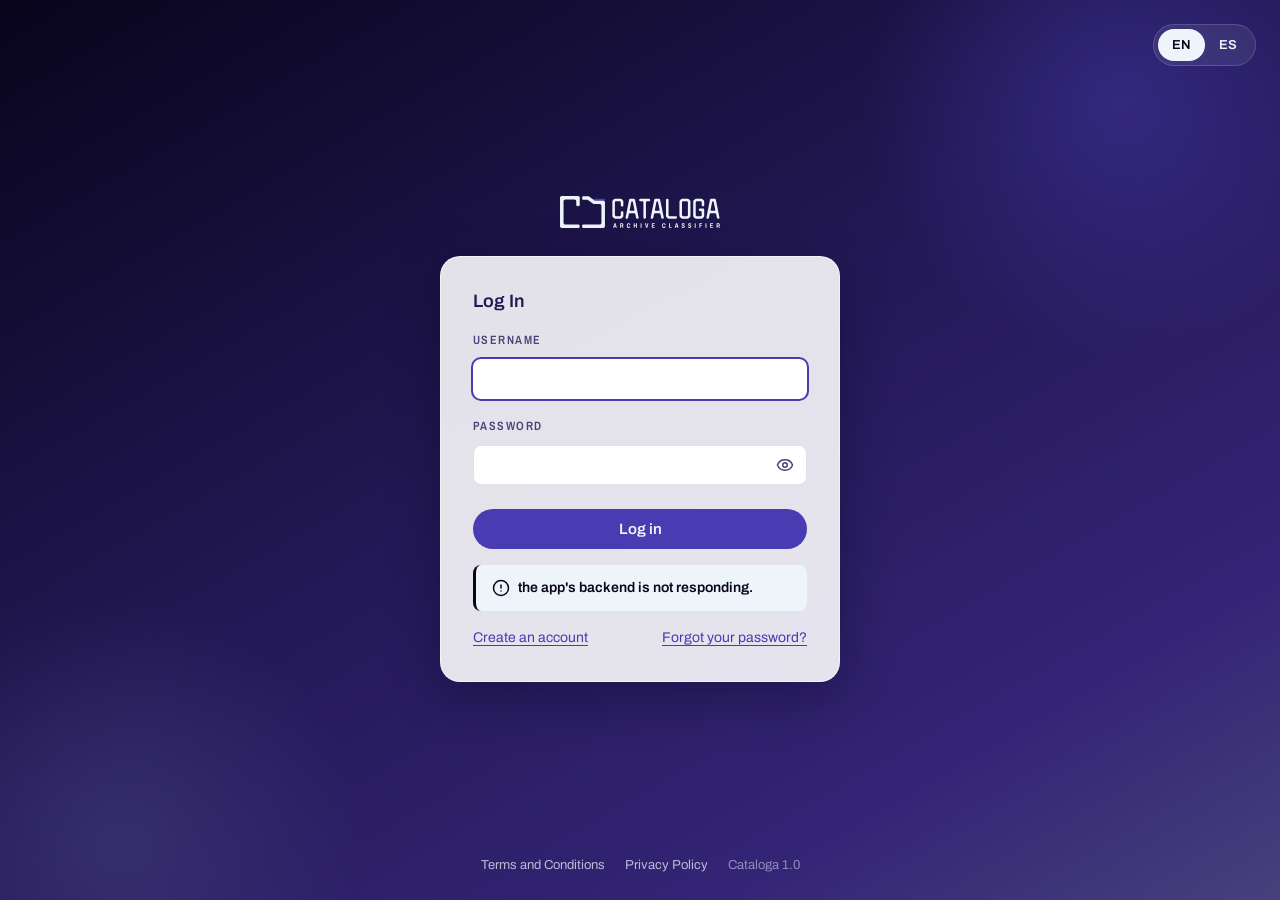
==== commit d37cc042: "Calm frame redesign, To Approve, preview and Show in Finder, recovery key, terms acceptance, account" ====
--- a/frontend/index.html
+++ b/frontend/index.html
@@ -9,68 +9,178 @@
 </head>
 <body>
 
-    <!-- Account screen: setup or login (auth.js). The app stays hidden until login. -->
+    <!-- Account screen: login, a new account, a reset (auth.js). The app stays hidden until login. -->
     <section class="auth-screen hidden" id="auth-screen">
-        <img class="auth-logo" src="assets/logo-vertical-paper.svg"
-             alt="Cataloga">
-
-        <form class="settings-form auth-form hidden" id="register-form">
-            <h2 data-i18n="auth.register_title">Create an account</h2>
-            <p class="hint" data-i18n="auth.register_hint"></p>
-            <label for="register-username"
+        <!-- Two slow glows over the dark gradient: decoration only. -->
+        <span class="login-glow glow-a" aria-hidden="true"></span>
+        <span class="login-glow glow-b" aria-hidden="true"></span>
+
+        <!-- The language before any account: EN or ES. -->
+        <div class="login-lang" role="group" data-i18n-label="lang.title">
+            <button type="button" data-login-lang="en">EN</button>
+            <button type="button" data-login-lang="es">ES</button>
+        </div>
+
+        <div class="auth-center">
+            <img class="auth-logo" src="assets/logo-horizontal-paper.svg"
+                 alt="Cataloga">
+
+            <form class="settings-form auth-form hidden" id="register-form">
+                <h1 data-i18n="auth.register_title">Create an account</h1>
+                <p class="hint" data-i18n="auth.register_hint"></p>
+                <label for="register-username"
+                       data-i18n="auth.username">Username</label>
+                <input type="text" id="register-username"
+                       autocomplete="username">
+                <label for="register-password"
+                       data-i18n="auth.password">Password</label>
+                <div class="password-field">
+                    <input type="password" id="register-password"
+                           autocomplete="new-password">
+                </div>
+                <label for="register-confirm"
+                       data-i18n="auth.confirm_password">Confirm password</label>
+                <div class="password-field">
+                    <input type="password" id="register-confirm"
+                           autocomplete="new-password"
+                           aria-describedby="register-confirm-message">
+                </div>
+                <p class="form-message error" id="register-confirm-message"></p>
+                <button type="submit" class="primary-button"
+                        data-i18n="auth.create_account">Create account</button>
+                <p class="form-message error" id="register-message"></p>
+                <p class="auth-links">
+                    <button type="button" class="auth-link" id="show-login-link"
+                            data-i18n="auth.have_account">I already have an
+                        account</button>
+                </p>
+            </form>
+
+            <form class="settings-form auth-form hidden" id="login-form">
+                <h1 data-i18n="auth.login_title">Log in</h1>
+                <label for="login-username"
+                       data-i18n="auth.username">Username</label>
+                <input type="text" id="login-username" autocomplete="username">
+                <label for="login-password"
+                       data-i18n="auth.password">Password</label>
+                <div class="password-field">
+                    <input type="password" id="login-password"
+                           autocomplete="current-password">
+                </div>
+                <button type="submit" class="primary-button"
+                        data-i18n="auth.log_in">Log in</button>
+                <p class="form-message error" id="login-message"></p>
+                <p class="auth-links">
+                    <button type="button" class="auth-link"
+                            id="show-register-link"
+                            data-i18n="auth.need_account">Create an account</button>
+                    <button type="button" class="auth-link" id="forgot-link"
+                            data-i18n="auth.forgot">Forgot your password?</button>
+                </p>
+            </form>
+        </div>
+
+        <!-- The legal pages and the version, under the card. -->
+        <p class="login-legal">
+            <a href="legal/terms.html" target="_blank" rel="noopener"
+               data-i18n="legal.terms">Terms and Conditions</a>
+            <a href="legal/privacy.html" target="_blank" rel="noopener"
+               data-i18n="legal.privacy">Privacy Policy</a>
+            <span data-i18n="legal.version">Cataloga 1.0</span>
+        </p>
+    </section>
+
+    <!-- Terms and Privacy: before a new account, or after the terms change. -->
+    <dialog class="confirm-dialog account-dialog" id="terms-dialog"
+            aria-labelledby="terms-title">
+        <h2 id="terms-title" data-i18n="terms.title">Before you create your
+            account</h2>
+        <p class="hint" data-i18n="terms.lead"></p>
+        <ul class="terms-points">
+            <li><span class="icon icon-check"></span><span data-i18n="terms.point_local"></span></li>
+            <li><span class="icon icon-check"></span><span data-i18n="terms.point_approve"></span></li>
+            <li><span class="icon icon-check"></span><span data-i18n="terms.point_ai"></span></li>
+            <li><span class="icon icon-check"></span><span data-i18n="terms.point_as_is"></span></li>
+        </ul>
+        <p class="terms-links">
+            <a href="legal/terms.html" target="_blank" rel="noopener"
+               data-i18n="terms.read_terms">Read Terms and Conditions</a>
+            <a href="legal/privacy.html" target="_blank" rel="noopener"
+               data-i18n="terms.read_privacy">Read Privacy Policy</a>
+        </p>
+        <label class="terms-agree">
+            <input type="checkbox" id="terms-agree" autofocus>
+            <span data-i18n="terms.agree"></span>
+        </label>
+        <p class="hint" data-i18n="terms.no_recovery"></p>
+        <div class="form-buttons">
+            <button type="button" class="secondary-button" id="terms-cancel"
+                    data-i18n="project.cancel">Cancel</button>
+            <button type="button" class="primary-button" id="terms-accept"
+                    disabled aria-describedby="terms-hint"></button>
+        </div>
+        <p class="action-hint terms-hint" id="terms-hint"
+           data-i18n="terms.button_hint"></p>
+    </dialog>
+
+    <!-- The recovery key: after a new account, a reset, or from Settings. -->
+    <dialog class="confirm-dialog account-dialog" id="recovery-dialog"
+            aria-labelledby="recovery-title">
+        <h2 id="recovery-title" data-i18n="recovery.title">Your recovery
+            key</h2>
+        <p class="hint" data-i18n="recovery.lead"></p>
+        <div class="recovery-box">
+            <span class="recovery-key" id="recovery-key"></span>
+            <button type="button" class="secondary-button" id="recovery-copy"
+                    data-i18n="recovery.copy">Copy</button>
+        </div>
+        <p class="hint recovery-ways" id="recovery-ways"></p>
+        <p class="form-message" id="recovery-message" aria-live="polite"></p>
+        <div class="form-buttons">
+            <button type="button" class="secondary-button" id="recovery-later"
+                    data-i18n="recovery.later">Later</button>
+            <button type="button" class="primary-button" id="recovery-save"
+                    data-i18n="recovery.save_now">Save now</button>
+        </div>
+    </dialog>
+
+    <!-- Forgot password: the username and the recovery key. -->
+    <dialog class="confirm-dialog account-dialog" id="forgot-dialog"
+            aria-labelledby="forgot-title">
+        <form class="settings-form" id="forgot-form">
+            <h2 id="forgot-title" data-i18n="forgot.title">Reset your
+                password</h2>
+            <p class="hint" data-i18n="forgot.lead"></p>
+            <label for="forgot-username"
                    data-i18n="auth.username">Username</label>
-            <input type="text" id="register-username"
-                   autocomplete="username">
-            <label for="register-password"
-                   data-i18n="auth.password">Password</label>
+            <input type="text" id="forgot-username" autocomplete="username">
+            <label for="forgot-key"
+                   data-i18n="forgot.key">Recovery key</label>
+            <input type="text" id="forgot-key" class="key-input"
+                   autocomplete="off" spellcheck="false"
+                   placeholder="XXXX-XXXX-XXXX-XXXX">
+            <label for="forgot-password"
+                   data-i18n="account.new_password">New password</label>
             <div class="password-field">
-                <input type="password" id="register-password"
+                <input type="password" id="forgot-password"
                        autocomplete="new-password">
             </div>
-            <label for="register-confirm"
+            <label for="forgot-confirm"
                    data-i18n="auth.confirm_password">Confirm password</label>
             <div class="password-field">
-                <input type="password" id="register-confirm"
-                       autocomplete="new-password"
-                       aria-describedby="register-confirm-message">
-            </div>
-            <p class="form-message error" id="register-confirm-message"></p>
+                <input type="password" id="forgot-confirm"
+                       autocomplete="new-password">
+            </div>
             <button type="submit" class="primary-button"
-                    data-i18n="auth.create_account">Create account</button>
-            <p class="form-message error" id="register-message"></p>
-            <p class="auth-links">
-                <button type="button" class="auth-link" id="show-login-link"
-                        data-i18n="auth.have_account">I already have an
-                    account</button>
-            </p>
+                    data-i18n="forgot.reset">Reset password</button>
+            <p class="form-message error" id="forgot-message"
+               aria-live="polite"></p>
+            <p class="hint" data-i18n="forgot.after"></p>
+            <button type="button" class="auth-link forgot-back"
+                    id="forgot-back" data-i18n="forgot.back">Back to log
+                in</button>
         </form>
-
-        <form class="settings-form auth-form hidden" id="login-form">
-            <h2 data-i18n="auth.login_title">Log in</h2>
-            <label for="login-username"
-                   data-i18n="auth.username">Username</label>
-            <input type="text" id="login-username" autocomplete="username">
-            <label for="login-password"
-                   data-i18n="auth.password">Password</label>
-            <div class="password-field">
-                <input type="password" id="login-password"
-                       autocomplete="current-password">
-            </div>
-            <button type="submit" class="primary-button"
-                    data-i18n="auth.log_in">Log in</button>
-            <p class="form-message error" id="login-message"></p>
-            <p class="auth-links">
-                <button type="button" class="auth-link"
-                        id="show-register-link"
-                        data-i18n="auth.need_account">Create an account</button>
-                <button type="button" class="auth-link" id="forgot-link"
-                        data-i18n="auth.forgot">Forgot your password?</button>
-            </p>
-            <!-- There is no email, so there is no way to recover it. -->
-            <p class="hint auth-forgot hidden" id="forgot-hint"
-               data-i18n="auth.forgot_hint"></p>
-        </form>
-    </section>
+    </dialog>
 
     <!-- App frame: hiding #nav-bar hides the sidebar and the chat button. -->
     <nav id="nav-bar" class="hidden">
@@ -122,8 +232,10 @@
         <!-- Floating chat button. Its name is only for screen readers. -->
         <button type="button" class="chat-toggle" id="chat-toggle"
                 aria-expanded="false" aria-controls="chat-panel">
-            <img class="chat-logomark" src="assets/logomarks/logomark-7.svg"
+            <img class="chat-logomark" src="assets/logomarks/logomark-6.svg"
                  alt="">
+            <!-- Open, the button shows × instead of the logomark. -->
+            <span class="chat-toggle-close" aria-hidden="true">×</span>
             <span class="visually-hidden"
                   data-i18n="chat.open_label">Open Cataloga
                 assistant</span>
@@ -224,12 +336,38 @@
             <div class="home-head">
                 <div>
                     <h1 id="home-title"></h1>
+                    <!-- Files and their state, in one line (home.js). -->
+                    <p class="view-subtitle home-counts" id="home-chips"></p>
                     <nav class="home-crumbs" id="home-crumbs"
                          data-i18n-label="home.path"></nav>
                 </div>
-                <div class="home-chips" id="home-chips"></div>
             </div>
             <p class="empty-message hidden" id="home-message"></p>
+            <!-- No project yet: one way to start (home.js). -->
+            <section class="start-empty hidden" id="home-start"
+                     aria-labelledby="home-start-title">
+                <img class="start-mark" src="assets/logomarks/logomark-3.svg"
+                     alt="">
+                <h1 id="home-start-title" data-i18n="start.title">Choose a
+                    folder to start</h1>
+                <p class="start-lead" data-i18n="start.lead"></p>
+                <button type="button" class="primary-button start-button"
+                        data-start-folder>
+                    <span class="icon icon-folder-open"></span>
+                    <span data-i18n="start.choose">Choose folder</span>
+                </button>
+                <ol class="start-steps">
+                    <li><span class="start-step" data-i18n="start.step_1">Step 1</span>
+                        <b data-i18n="start.step_1_name">Choose a folder</b>
+                        <span data-i18n="start.step_1_text"></span></li>
+                    <li><span class="start-step" data-i18n="start.step_2">Step 2</span>
+                        <b data-i18n="start.step_2_name">Read now or later</b>
+                        <span data-i18n="start.step_2_text"></span></li>
+                    <li><span class="start-step" data-i18n="start.step_3">Step 3</span>
+                        <b data-i18n="start.step_3_name">Approve the changes</b>
+                        <span data-i18n="start.step_3_text"></span></li>
+                </ol>
+            </section>
             <section class="home-work" id="home-work">
                 <div class="home-pane" id="home-browser"></div>
                 <aside class="home-info" id="home-info" aria-live="polite"></aside>
@@ -243,27 +381,12 @@
                 <div class="catalog-heading">
                     <h1 class="view-title project-title"
                         id="catalog-title"></h1>
+                    <!-- "25 Classified · 5 Manual Review" (catalog.js). -->
+                    <p class="view-subtitle" id="progress-counts"></p>
                 </div>
                 <section class="catalog-progress">
-                    <p class="progress-title"
-                       data-i18n="catalog.progress">Catalog progress</p>
-                    <div class="progress-numbers">
-                        <div>
-                            <p class="progress-label"
-                               data-i18n="value.Classified">Classified</p>
-                            <p class="progress-number"
-                               id="progress-classified">0</p>
-                        </div>
-                        <div>
-                            <p class="progress-label"
-                               data-i18n="value.Manual Review">Manual
-                                Review</p>
-                            <p class="progress-number"
-                               id="progress-review">0</p>
-                        </div>
-                        <p class="progress-percent" id="progress-percent"></p>
-                    </div>
-                    <!-- The numbers above say the same, so screen readers skip the bar. -->
+                    <p class="progress-percent" id="progress-percent"></p>
+                    <!-- The line above says the same, so screen readers skip the bar. -->
                     <div class="progress-track" aria-hidden="true">
                         <div class="progress-fill" id="progress-fill"></div>
                     </div>
@@ -272,11 +395,11 @@
 
             <!-- Tabs, filters, Download, and Edit Mode. The search is in the top bar. -->
             <div class="filter-row">
-                <div class="tabs">
+                <div class="tabs segmented">
                     <button class="tab active" data-status=""
                             data-i18n="catalog.tab_all">All Files</button>
                     <button class="tab" data-status="Manual Review"
-                            id="tab-review">Manual Review (0)</button>
+                            id="tab-review">Manual Review 0</button>
                 </div>
                 <select id="filter-media-type">
                     <option value=""
@@ -304,24 +427,28 @@
                             id="sort-chip-clear"
                             data-i18n-label="catalog.newest_first_clear">×</button>
                 </span>
-                <div class="toolbar">
-                    <button type="button" class="pill-button"
-                            id="download-button">
-                        <span class="icon icon-download"></span>
-                        <span data-i18n="catalog.download">Download
-                            Worksheet</span>
-                    </button>
-                    <label class="switch-label">
-                        <span data-i18n="catalog.more_columns">More columns</span>
-                        <input type="checkbox" id="more-columns">
-                        <span class="switch"></span>
-                    </label>
-                    <label class="switch-label">
-                        <span data-i18n="catalog.edit_mode">Edit Mode</span>
-                        <input type="checkbox" id="edit-mode">
-                        <span class="switch"></span>
-                    </label>
-                </div>
+            </div>
+
+            <!-- How many rows show, then the two switches. -->
+            <div class="table-tools">
+                <p class="showing-line" id="showing-line" aria-live="polite"></p>
+                <!-- The worksheet: the download icon and one word. -->
+                <button type="button" class="pill-button worksheet-button"
+                        id="download-button"
+                        data-i18n-label="catalog.download_label">
+                    <span class="icon icon-download"></span>
+                    <span data-i18n="catalog.download">Worksheet</span>
+                </button>
+                <label class="switch-label">
+                    <input type="checkbox" id="more-columns">
+                    <span class="switch"></span>
+                    <span data-i18n="catalog.more_columns">More columns</span>
+                </label>
+                <label class="switch-label">
+                    <input type="checkbox" id="edit-mode">
+                    <span class="switch"></span>
+                    <span data-i18n="catalog.edit_mode">Edit Mode</span>
+                </label>
             </div>
 
             <!-- Shown while Edit Mode is on (catalog.js). -->
@@ -331,6 +458,11 @@
             <p class="warning-message hidden" id="catalog-warning"></p>
 
             <p class="empty-message hidden" id="catalog-message"></p>
+            <button type="button" class="primary-button start-button hidden"
+                    id="catalog-start" data-start-folder>
+                <span class="icon icon-folder-open"></span>
+                <span data-i18n="start.choose">Choose folder</span>
+            </button>
 
             <!-- Only the table scrolls sideways when long file names do not fit. -->
             <div class="table-scroll">
@@ -374,18 +506,44 @@
                     <tbody id="catalog-body"></tbody>
                 </table>
             </div>
+            <!-- More than one page of rows: Previous and Next (catalog.js). -->
+            <nav class="pager hidden" id="catalog-pager"
+                 data-i18n-label="catalog.pages">
+                <button type="button" class="secondary-button" id="page-prev"
+                        data-i18n="catalog.page_prev">Previous</button>
+                <span id="page-text"></span>
+                <button type="button" class="secondary-button" id="page-next"
+                        data-i18n="catalog.page_next">Next</button>
+            </nav>
         </div>
 
         <!-- Plan: what the pipeline proposed for files read in place (plan.js). -->
+        <!-- To Approve: every proposed change, before → after (plan.js). -->
         <div id="view-plan" class="view hidden">
-            <div class="catalog-header">
+            <div class="plan-head">
                 <div class="catalog-heading">
-                    <h1 class="view-title" data-i18n="nav.plan">Plan</h1>
+                    <h1 class="view-title" data-i18n="nav.plan">To Approve</h1>
                     <p class="view-subtitle" id="plan-summary"></p>
                 </div>
-            </div>
+                <div class="plan-head-actions hidden" id="plan-actions">
+                    <button type="button" class="secondary-button"
+                            id="plan-approve-all"
+                            data-i18n="plan.approve_all">Approve all</button>
+                    <button type="button" class="primary-button plan-apply"
+                            id="plan-apply"
+                            aria-describedby="plan-apply-hint"></button>
+                </div>
+            </div>
+            <!-- Says what is missing while Apply is off. -->
+            <p class="action-hint plan-apply-hint" id="plan-apply-hint"
+               aria-live="polite"></p>
 
             <p class="empty-message hidden" id="plan-message"></p>
+            <button type="button" class="primary-button start-button hidden"
+                    id="plan-start" data-start-folder>
+                <span class="icon icon-folder-open"></span>
+                <span data-i18n="start.choose">Choose folder</span>
+            </button>
 
             <!-- A batch being applied or undone, or one that paused. -->
             <section class="scan-status hidden" id="plan-progress">
@@ -397,74 +555,22 @@
                     batch</button>
             </section>
 
-            <div class="tabs plan-tabs hidden" id="plan-tabs">
-                <button type="button" class="tab active" data-plan-tab="files"
-                        data-i18n="plan.tab_files">Files</button>
-                <button type="button" class="tab" data-plan-tab="folders"
-                        data-i18n="plan.folders">Folders</button>
-                <button type="button" class="tab" data-plan-tab="batches"
-                        data-i18n="plan.batches">Batches</button>
-            </div>
-
-            <div class="filter-row hidden" id="plan-filters">
-                <select id="plan-filter-folder">
-                    <option value="" data-i18n="plan.filter_folder_all">Destination:
-                        All</option>
-                </select>
-                <select id="plan-filter-action">
-                    <option value="" data-i18n="plan.filter_action_all">Action:
-                        All</option>
-                    <option value="move" data-i18n="plan.action_move">Move</option>
-                    <option value="rename" data-i18n="plan.action_rename">Rename</option>
-                    <option value="move_rename"
-                            data-i18n="plan.action_move_rename">Move and
-                        rename</option>
-                    <option value="create_folder"
-                            data-i18n="plan.action_create_folder">New
-                        folder</option>
-                    <option value="review" data-i18n="plan.filter_review">Manual
-                        Review</option>
-                    <option value="none" data-i18n="plan.filter_unchanged">Unchanged</option>
-                </select>
-                <input type="search" class="plan-search" id="plan-search"
-                       data-i18n-placeholder="plan.search">
-                <div class="toolbar">
-                    <button type="button" class="pill-button"
-                            id="plan-approve-all"
-                            data-i18n="plan.approve_all">Approve all</button>
-                    <button type="button" class="pill-button"
-                            id="plan-approve-selected"
-                            data-i18n="plan.approve_selected">Approve
-                        selected</button>
-                    <button type="button" class="pill-button"
-                            id="plan-skip-selected"
-                            data-i18n="plan.skip_selected">Skip selected</button>
-                    <!-- Says what is missing while Apply is off. -->
-                    <span class="action-hint" id="plan-apply-hint"
-                          aria-live="polite"></span>
-                    <button type="button" class="primary-button"
-                            id="plan-apply"></button>
-                </div>
-            </div>
-
-            <div class="table-scroll hidden" id="plan-table-wrap">
-                <table class="catalog-table plan-table" id="plan-table">
-                    <thead>
-                        <tr>
-                            <th class="plan-check-cell"><label class="check-hit"><input
-                                type="checkbox" id="plan-check-all"
-                                data-i18n-label="plan.select_all"></label></th>
-                            <th data-i18n="plan.col_file">File</th>
-                            <th data-i18n="plan.col_current">Current folder</th>
-                            <th data-i18n="plan.col_proposed">Proposed folder</th>
-                            <th data-i18n="plan.col_name">Proposed name</th>
-                            <th data-i18n="plan.col_why">Why</th>
-                            <th data-i18n="catalog.col_confidence">Confidence</th>
-                            <th data-i18n="catalog.col_status">Status</th>
-                        </tr>
-                    </thead>
-                    <tbody id="plan-rows"></tbody>
-                </table>
+            <!-- Which changes show: all, renames, moves, skipped. -->
+            <div class="segmented plan-show hidden" id="plan-filters"
+                 role="group" data-i18n-label="plan.show">
+                <button type="button" data-plan-show="all"
+                        aria-pressed="true"></button>
+                <button type="button" data-plan-show="rename"
+                        aria-pressed="false"></button>
+                <button type="button" data-plan-show="move"
+                        aria-pressed="false"></button>
+                <button type="button" data-plan-show="skipped"
+                        aria-pressed="false"></button>
+            </div>
+
+            <!-- Groups by destination folder; each row: before → after. -->
+            <div class="plan-list-wrap hidden" id="plan-table-wrap">
+                <section class="plan-list" id="plan-rows"></section>
             </div>
 
             <!-- Every folder of the tree with its Leave as is switch. -->
@@ -477,19 +583,66 @@
             <section class="plan-batches hidden" id="plan-batches">
                 <ul id="plan-batch-list"></ul>
             </section>
+
+            <!-- The rule of Leave as is, and the two other lists. -->
+            <p class="plan-foot hidden" id="plan-tabs">
+                <span data-i18n="plan.leave_note">Files in a folder marked
+                    Leave as is are cataloged but never moved or renamed.</span>
+                <button type="button" class="link-button" data-plan-tab="files"
+                        data-i18n="plan.tab_changes">Changes</button>
+                <button type="button" class="link-button" data-plan-tab="folders"
+                        data-i18n="plan.folders">Folders</button>
+                <button type="button" class="link-button" data-plan-tab="batches"
+                        data-i18n="plan.batches">Batches</button>
+            </p>
         </div>
 
         <div id="view-dashboard" class="view hidden">
             <div class="dashboard">
-                <h1 class="view-title" data-i18n="nav.dashboard">Dashboard</h1>
-
-                <!-- Four columns: two small cards and one wide card, then two full rows. -->
-                <div class="dash-grid">
-                    <!-- The ring fills to the share of classified documents (dashboard.js). -->
-                    <section class="stat-card classified-card">
-                        <p class="stat-label" data-i18n="dash.classified">Documents Classified</p>
-                        <div class="classified-row">
-                            <p class="stat-number" id="stat-classified">0</p>
+                <div class="view-head">
+                    <h1 class="view-title" data-i18n="nav.dashboard">Dashboard</h1>
+                    <span class="view-scope" id="dash-project"></span>
+                </div>
+
+                <!-- No project yet: a plain line and the way to start (dashboard.js). -->
+                <section class="empty-start hidden" id="dash-start">
+                    <p data-i18n="dash.no_project"></p>
+                    <button type="button" class="primary-button start-button"
+                            data-start-folder>
+                        <span class="icon icon-folder-open"></span>
+                        <span data-i18n="start.choose">Choose folder</span>
+                    </button>
+                </section>
+
+                <!-- The answer first: what needs review, then the numbers. -->
+                <div class="dash-grid" id="dash-grid">
+                    <!-- Violet to Midnight, drifting slowly. Paper text on it. -->
+                    <section class="stat-card review-card"
+                             aria-labelledby="review-title">
+                        <div class="review-head">
+                            <h2 class="review-title" id="review-title"><span
+                                  class="review-number" id="stat-review">0</span>
+                                <span id="review-words"></span></h2>
+                            <button type="button" class="review-go"
+                                    id="dash-review-button"
+                                    data-i18n="dash.review_button">Go Review</button>
+                        </div>
+                        <!-- Up to five files, each with why it waits. -->
+                        <ul class="review-list" id="review-list"></ul>
+                        <p class="review-done hidden" id="review-done"
+                           data-i18n="dash.all_classified">Everything is
+                            classified.</p>
+                    </section>
+
+                    <div class="dash-side">
+                        <!-- The ring fills to the share of classified documents (dashboard.js). -->
+                        <section class="stat-card classified-card">
+                            <div class="stat-text">
+                                <p class="stat-label" data-i18n="dash.classified">Documents
+                                    classified</p>
+                                <p class="stat-number" id="stat-classified">0</p>
+                                <p class="stat-sub" id="stat-total"></p>
+                            </div>
                             <div class="progress-ring" id="classified-ring">
                                 <svg viewBox="0 0 64 64" aria-hidden="true">
                                     <circle class="ring-rail" cx="32" cy="32" r="28"></circle>
@@ -498,30 +651,15 @@
                                 </svg>
                                 <span class="ring-percent" id="classified-percent">0%</span>
                             </div>
-                        </div>
-                        <p class="stat-sub" id="stat-total"></p>
-                    </section>
-
-                    <!-- Violet to Midnight, drifting slowly. White and Ice text on it. -->
-                    <section class="stat-card review-card">
-                        <p class="stat-label" data-i18n="dash.review">Needs Manual Review</p>
-                        <p class="stat-number stat-hero" id="stat-review">0</p>
-                        <button type="button" class="review-go" id="dash-review-button"
-                                data-i18n="dash.review_button">Go Review</button>
-                    </section>
-
-                    <section class="stat-card sources-card card-wide">
-                        <div class="stat-text">
-                            <p class="stat-label" data-i18n="dash.sources">Sources Tracked</p>
-                            <p class="stat-number stat-hero" id="stat-sources">0</p>
-                        </div>
+                        </section>
+
                         <!-- Top 3, each opens Catalog list with only its documents, newest first. -->
-                        <div class="top-sources">
-                            <p class="top-sources-title"
-                               data-i18n="dash.top_sources">Top sources</p>
+                        <section class="stat-card sources-card">
+                            <p class="stat-label" id="sources-label"></p>
+                            <span class="hidden" id="stat-sources">0</span>
                             <ol class="top-sources-list" id="top-sources"></ol>
-                        </div>
-                    </section>
+                        </section>
+                    </div>
 
                     <!-- One bar split by media type, and a chip per type that filters the Catalog. -->
                     <section class="panel card-full">
@@ -538,6 +676,13 @@
                 </div>
             </div>
         </div>
+        <!-- New Project: its own screen. settings.js moves the Project form
+             here (#settings-project) and back, so both use the same cards. -->
+        <div id="view-new" class="view hidden">
+            <h1 class="view-title" data-i18n="project.new_title">New Project</h1>
+            <div id="new-project-slot"></div>
+        </div>
+
         <div id="view-settings" class="view hidden">
             <h1 class="view-title" data-i18n="nav.settings">Settings</h1>
             <!-- Project: this project's sections. General: set once, for the whole app. -->
@@ -554,15 +699,7 @@
 
             <div class="settings-panel" id="settings-project" role="tabpanel"
                  aria-labelledby="settings-tab-project">
-                <!-- New project only: how many sections are ready (settings.js). -->
-                <div class="settings-progress hidden" id="settings-progress">
-                    <p id="settings-progress-text" aria-live="polite"></p>
-                    <div class="progress-thin" aria-hidden="true">
-                        <span id="settings-progress-fill"></span>
-                    </div>
-                </div>
-
-                <!-- One glass card per section. A finished card folds into one row with Change. -->
+                <!-- One card per section. A finished card folds into one row with Change. -->
                 <form class="settings-form settings-cards" id="settings-form">
                     <section class="settings-card" id="project-section">
                         <div class="card-fold card-closed">
@@ -599,36 +736,6 @@
                                         <input type="text" id="research-name" required>
                                     </div>
                                 </div>
-                                <div class="field-row option-row">
-                                    <!-- New projects only. Unticked, the folder is read in place. -->
-                                    <label class="catalog-only-row folders-new-only"
-                                           id="drop-zone-row">
-                                        <input type="checkbox" id="use-drop-zone">
-                                        <span data-i18n="project.mode_tree">Use a Drop Zone</span>
-                                        <span class="help-tip" data-help="help.drop_zone"></span>
-                                    </label>
-                                    <!-- New project read where it is: when to read it (settings.js). -->
-                                    <div class="archive-switch hidden" id="archive-switch">
-                                        <span class="archive-switch-label" id="archive-switch-label"><span
-                                              data-i18n="project.archive_title">When should
-                                                Cataloga read this folder?</span>
-                                            <span class="help-tip" data-help="help.archive"></span></span>
-                                        <div class="archive-options" role="radiogroup"
-                                             aria-labelledby="archive-switch-label">
-                                            <label><input type="radio" name="archive-when"
-                                                          value="now">
-                                                <span data-i18n="project.archive_now">Now</span></label>
-                                            <label><input type="radio" name="archive-when"
-                                                          value="later" checked>
-                                                <span data-i18n="project.archive_later">Later</span></label>
-                                        </div>
-                                    </div>
-                                    <!-- Catalog only: read and catalog in place, never move or rename -->
-                                    <label class="catalog-only-row" id="catalog-only-row">
-                                        <input type="checkbox" id="catalog-only">
-                                        <span data-i18n="project.catalog_only">Catalog only</span>
-                                    </label>
-                                </div>
                                 <p class="folder-facts hidden" id="folder-facts"></p>
                                 <!-- What the chosen folder looks like (inspect) -->
                                 <p class="form-message hidden" id="folder-advice"
@@ -640,6 +747,44 @@
                             </div>
                         </div>
                     </section>
+
+                    <!-- New project, once a folder is chosen: when to read it, then the two boxes. -->
+                    <section class="settings-card hidden" id="read-section">
+                        <h2 id="archive-switch-label"><span
+                              data-i18n="project.archive_title">When should
+                                Cataloga read this folder?</span>
+                            <span class="help-tip" data-help="help.archive"></span></h2>
+                        <div class="field-row option-row">
+                            <!-- Read where it is: Now or Later (settings.js). -->
+                            <div class="archive-switch hidden" id="archive-switch">
+                                <div class="archive-options" role="radiogroup"
+                                     aria-labelledby="archive-switch-label">
+                                    <label><input type="radio" name="archive-when"
+                                                  value="now">
+                                        <span data-i18n="project.archive_now">Now</span></label>
+                                    <label><input type="radio" name="archive-when"
+                                                  value="later" checked>
+                                        <span data-i18n="project.archive_later">Later</span></label>
+                                </div>
+                            </div>
+                            <!-- New projects only. Unticked, the folder is read in place. -->
+                            <label class="catalog-only-row folders-new-only"
+                                   id="drop-zone-row">
+                                <input type="checkbox" id="use-drop-zone">
+                                <span data-i18n="project.mode_tree">Use a Drop Zone</span>
+                                <span class="help-tip" data-help="help.drop_zone"></span>
+                            </label>
+                            <!-- Catalog only: read and catalog in place, never move or rename -->
+                            <label class="catalog-only-row" id="catalog-only-row">
+                                <input type="checkbox" id="catalog-only">
+                                <span data-i18n="project.catalog_only">Catalog only</span>
+                            </label>
+                        </div>
+                    </section>
+
+                    <!-- New project: the next cards are optional and start folded. -->
+                    <h2 class="optional-heading" id="optional-heading"
+                        data-i18n="project.optional">Optional details</h2>
 
                     <!-- Dotted places for the next three cards, until a folder is chosen. -->
                     <p class="card-wait-line" id="cards-wait-line"
@@ -1035,8 +1180,51 @@
                                     password</button>
                             </div>
                             <p class="form-message" id="password-message"></p>
+
+                            <!-- Recovery key: its state, and two ways to save it. Both ask the password. -->
+                            <div class="recovery-row">
+                                <div class="recovery-row-text">
+                                    <p class="recovery-row-title"
+                                       data-i18n="recovery.row_label">Recovery key</p>
+                                    <p class="hint" id="recovery-status"></p>
+                                </div>
+                                <button type="button" class="secondary-button"
+                                        id="recovery-current"
+                                        data-i18n="recovery.save_current">Save current
+                                    key</button>
+                                <button type="button" class="secondary-button"
+                                        id="recovery-new"
+                                        data-i18n="recovery.get_new">Get a new key</button>
+                            </div>
+                            <div class="recovery-confirm hidden" id="recovery-confirm">
+                                <label for="recovery-password"
+                                       data-i18n="recovery.type_password">Type your
+                                    password to continue</label>
+                                <div class="recovery-confirm-row">
+                                    <input type="password" id="recovery-password"
+                                           autocomplete="current-password">
+                                    <button type="button" class="primary-button"
+                                            id="recovery-continue"
+                                            data-i18n="recovery.continue">Continue</button>
+                                </div>
+                                <p class="form-message error"
+                                   id="recovery-confirm-message"></p>
+                            </div>
                         </section>
                     </form>
+
+                    <!-- Legal: the two pages and the version. -->
+                    <section class="settings-card legal-card" id="legal-section">
+                        <h2 data-i18n="legal.title">Legal</h2>
+                        <a href="legal/terms.html" target="_blank" rel="noopener"
+                           data-i18n="legal.terms">Terms and Conditions</a>
+                        <a href="legal/privacy.html" target="_blank" rel="noopener"
+                           data-i18n="legal.privacy">Privacy Policy</a>
+                        <span class="legal-version"
+                              data-i18n="legal.version">Cataloga 1.0</span>
+                    </section>
+                    <p class="hint autosave-line"
+                       data-i18n="settings.autosave">Changes save on their own.</p>
                 </div>
             </div>
         </div>
@@ -1047,16 +1235,59 @@
     <!-- Preview of a file, inside the app so it shows in a screen recording. -->
     <div class="preview-overlay hidden" id="preview-overlay" role="dialog"
          aria-modal="true" aria-labelledby="preview-title">
-        <div class="preview-box">
-            <header class="preview-header">
-                <h2 id="preview-title"></h2>
-                <button type="button" class="preview-close" id="preview-close"
-                        data-i18n-label="preview.close">
-                    <span class="icon icon-close"></span>
-                </button>
-            </header>
-            <div class="preview-content" id="preview-content"></div>
-        </div>
+        <button type="button" class="preview-step preview-prev" id="preview-prev"
+                data-i18n-label="preview.previous">
+            <span aria-hidden="true">←</span>
+        </button>
+        <button type="button" class="preview-step preview-next" id="preview-next"
+                data-i18n-label="preview.next">
+            <span aria-hidden="true">→</span>
+        </button>
+        <section class="preview-box">
+            <!-- The file itself, on Deep Space. -->
+            <div class="preview-stage">
+                <div class="preview-content" id="preview-content"></div>
+                <p class="preview-count" id="preview-count"></p>
+            </div>
+            <!-- What Cataloga knows about it, and what to do. -->
+            <aside class="preview-info">
+                <div class="preview-head">
+                    <div>
+                        <h2 id="preview-title"></h2>
+                        <p class="preview-kind" id="preview-kind"></p>
+                    </div>
+                    <button type="button" class="preview-close" id="preview-close"
+                            data-i18n-label="preview.close">
+                        <span class="icon icon-close"></span>
+                    </button>
+                </div>
+                <p class="preview-summary" id="preview-summary"></p>
+                <dl class="preview-facts" id="preview-facts"></dl>
+                <div class="preview-new hidden" id="preview-new">
+                    <span class="preview-label"
+                          data-i18n="preview.new_name">New name (to approve)</span>
+                    <span id="preview-new-name"></span>
+                </div>
+                <div class="preview-where">
+                    <span class="preview-label"
+                          data-i18n="preview.where">Where it is</span>
+                    <span id="preview-where"></span>
+                </div>
+                <div class="preview-actions">
+                    <button type="button" class="primary-button"
+                            id="preview-reveal">
+                        <span class="icon icon-folder-open"></span>
+                        <span data-i18n="files.reveal">Show in Finder</span>
+                    </button>
+                    <button type="button" class="secondary-button"
+                            id="preview-open" data-i18n="files.open">Open</button>
+                    <p class="hint" data-i18n="preview.reveal_hint">Shows the
+                        file in its folder. Nothing is moved.</p>
+                </div>
+            </aside>
+        </section>
+        <p class="preview-keys" aria-hidden="true"
+           data-i18n="preview.keys"></p>
     </div>
     </main>
 
@@ -1065,9 +1296,13 @@
            aria-labelledby="chat-title">
         <header class="chat-header">
             <span class="chat-avatar">
-                <img src="assets/logomark-midnight.svg" alt="">
+                <img src="assets/logomarks/logomark-6.svg" alt="">
             </span>
-            <h2 id="chat-title" data-i18n="chat.title">Cataloga assistant</h2>
+            <div class="chat-heading">
+                <h2 id="chat-title" data-i18n="chat.title">Ask Cataloga</h2>
+                <!-- "Harbor Swimmers · 30 files" (chat.js). -->
+                <span class="chat-scope" id="chat-scope"></span>
+            </div>
             <!-- The × is hidden from screen readers; they read the translated word. -->
             <button type="button" class="chat-close" id="chat-close">
                 <span aria-hidden="true">×</span>
@@ -1107,12 +1342,19 @@
         </div>
 
         <form class="chat-form" id="chat-form">
-            <textarea id="chat-input" rows="2" maxlength="1000"
-                      placeholder="Ask about your files…"
-                      data-i18n-placeholder="chat.placeholder"
-                      aria-labelledby="chat-title"></textarea>
-            <button type="submit" class="primary-button" id="chat-send"
-                    data-i18n="chat.send">Send</button>
+            <div class="chat-input-row">
+                <textarea id="chat-input" rows="1" maxlength="1000"
+                          placeholder="Ask about your files…"
+                          data-i18n-placeholder="chat.placeholder"
+                          aria-labelledby="chat-title"></textarea>
+                <button type="submit" class="chat-send" id="chat-send"
+                        data-i18n-label="chat.send">
+                    <span aria-hidden="true">↑</span>
+                </button>
+            </div>
+            <!-- What the assistant can answer about: this project only. -->
+            <p class="chat-limits" data-i18n="chat.limits">Ask Cataloga only
+                answers about the files in this project.</p>
         </form>
     </aside>
 
--- a/frontend/css/main.css
+++ b/frontend/css/main.css
@@ -56,7 +56,7 @@
 
     /* Two shadows, in Deep Space: a card at rest, and what floats above
        the page (menus, tooltips, dialogs, the chat). */
-    --shadow-card: 0 8px 32px rgba(8, 5, 28, 0.06);
+    --shadow-card: none;
     --shadow-float: 0 24px 64px rgba(8, 5, 28, 0.24);
 
     /* Placeholders (5.2:1 on white) and actions that remove something. */
@@ -66,19 +66,14 @@
     --font-body: "Archivo", sans-serif;
     --font-label: "Archivo Narrow", sans-serif;
 
-    /* Glass: 70% for cards, 85% on the dark login background or over other content. */
-    --glass-bg: rgba(255, 255, 255, 0.7);
-    --glass-bg-strong: rgba(255, 255, 255, 0.85);
-    --glass-border: rgba(255, 255, 255, 0.6);
-    --glass-blur: blur(16px);
-    /* Cards in Settings and the Dashboard: more blur than the other glass. */
-    --glass-blur-card: blur(32px);
+    /* Solid surfaces: a card is white on Paper, with a line one step
+       darker. A tint for headers and rows inside a card. */
+    --surface: #ffffff;
+    --surface-line: rgba(34, 24, 84, 0.08);
+    --surface-tint: #f6f9fc;
     /* Space between cards, across and down. */
-    --card-gap: 32px;
-
-    /* The frame: top bar and sidebar share this gradient. */
-    --frame-gradient: linear-gradient(135deg, var(--color-midnight),
-        var(--color-nebula) 55%, var(--color-violet));
+    --card-gap: 20px;
+
     --frame-gap: 12px;
     --sidebar-width: 248px;
     /* Room at the bottom of the content for the chat button. */
@@ -93,42 +88,13 @@
     padding: 0;
 }
 
-/* Paper; the three soft spots of Violet and Dusk are on body::before. */
+/* Flat Paper: no gradient and nothing moving behind the work. */
 body {
     font-family: var(--font-body);
     font-size: 15px;
     line-height: 22px;
     background-color: var(--color-paper);
     color: var(--color-deep-space);
-}
-
-/* The spots on their own layer, bigger than the window. It moves with
-   transform only, so the page is never painted again for it. */
-body::before {
-    content: "";
-    position: fixed;
-    inset: -25%;
-    z-index: -1;
-    pointer-events: none;
-    background-image:
-        radial-gradient(circle at 73% 23%, rgba(73, 59, 178, 0.22),
-            transparent 27%),
-        radial-gradient(circle at 27% 77%, rgba(70, 65, 123, 0.2),
-            transparent 30%),
-        radial-gradient(circle at 53% 53%, rgba(73, 59, 178, 0.1),
-            transparent 33%);
-    will-change: transform;
-    animation: backdrop-drift 24s ease-in-out infinite alternate;
-}
-
-@keyframes backdrop-drift {
-    from {
-        transform: translate3d(-6%, -4%, 0);
-    }
-
-    to {
-        transform: translate3d(6%, 4%, 0);
-    }
 }
 
 button,
@@ -331,7 +297,8 @@
     position: fixed;
     z-index: 5;
     border-radius: var(--radius-lg);
-    background: var(--frame-gradient);
+    /* Flat Deep Space: the frame stays still and quiet. */
+    background: var(--color-deep-space);
     color: var(--color-paper);
 }
 
@@ -343,46 +310,17 @@
     width: var(--sidebar-width);
     display: flex;
     flex-direction: column;
-    gap: var(--spacing-4);
-    padding: 20px 14px;
-    /* The gradient is on ::before, which moves; this keeps it inside. */
+    gap: 26px;
+    padding: 24px 14px 20px;
     overflow: hidden;
-    background: var(--color-midnight);
-}
-
-/* Midnight to Violet, taller than the sidebar, sliding with transform only. */
-.sidebar::before {
-    content: "";
-    position: absolute;
-    inset: -50% 0;
-    z-index: -1;
-    pointer-events: none;
-    /* The middle half shows at rest: Midnight at the top, Violet below. */
-    background: linear-gradient(180deg, var(--color-midnight) 25%,
-        var(--color-violet) 75%);
-    will-change: transform;
-    animation: sidebar-drift 22s ease-in-out infinite alternate;
-}
-
-@keyframes sidebar-drift {
-    from {
-        transform: translate3d(0, -20%, 0);
-    }
-
-    to {
-        transform: translate3d(0, 20%, 0);
-    }
-}
-
+}
+
+/* "Projects": sentence case, Paper at 60% (7:1 on Deep Space). */
 .side-label {
-    padding: 16px 12px 6px;
-    color: var(--color-paper);
-    font-family: var(--font-label);
-    font-size: 12px;
-    font-weight: 600;
-    letter-spacing: 0.12em;
-    opacity: 0.75;
-    text-transform: uppercase;
+    padding: 0 12px 4px;
+    color: rgba(238, 245, 250, 0.6);
+    font-size: 13px;
+    font-weight: 600;
 }
 
 /* The number next to Plan: proposals that wait for a look. */
@@ -391,8 +329,8 @@
     margin-left: auto;
     padding: 1px 7px;
     border-radius: var(--radius-full);
-    background: var(--color-paper);
-    color: var(--color-midnight);
+    background: rgba(238, 245, 250, 0.14);
+    color: var(--color-paper);
     font-size: 12px;
     font-weight: 600;
     line-height: 18px;
@@ -404,15 +342,15 @@
     flex: none;
     gap: 2px;
     margin-top: auto;
-    padding-top: 10px;
-    border-top: 1px solid rgba(238, 245, 250, 0.18);
+    padding-top: 14px;
+    border-top: 1px solid rgba(238, 245, 250, 0.12);
 }
 
 .side-bottom .logout-button {
     width: 100%;
     margin: 0;
-    color: rgba(238, 245, 250, 0.85);
-    font-size: 15px;
+    color: rgba(238, 245, 250, 0.6);
+    font-size: 14px;
     font-weight: 400;
     text-align: left;
 }
@@ -424,13 +362,14 @@
     white-space: nowrap;
 }
 
-/* 30 px high, as in the mockup; about 150 px wide, over its 120 px minimum. */
+/* 184 px wide and centered, as in the mockup (over the 160 px minimum). */
 .app-logo {
     flex: none;
-    align-self: flex-start;
-    width: auto;
-    height: 30px;
-    margin: 0 8px 18px;
+    align-self: center;
+    width: 184px;
+    max-width: 84%;
+    height: auto;
+    margin-top: 4px;
 }
 
 .search-box {
@@ -481,7 +420,7 @@
     border: none;
     border-radius: var(--radius-md);
     background: none;
-    color: rgba(238, 245, 250, 0.85);
+    color: rgba(238, 245, 250, 0.72);
     font-size: 14px;
     text-align: left;
     cursor: pointer;
@@ -523,22 +462,23 @@
     display: flex;
     align-items: center;
     gap: var(--spacing-12);
-    padding: var(--spacing-8) var(--spacing-12);
-    border-radius: var(--radius-md);
-    color: rgba(238, 245, 250, 0.85);
+    min-height: 44px;
+    padding: 10px var(--spacing-12);
+    border-radius: 10px;
+    color: rgba(238, 245, 250, 0.72);
     text-decoration: none;
     font-size: 15px;
 }
 
 .nav-link:hover,
 .logout-button:hover {
-    background: rgba(255, 255, 255, 0.12);
+    background: rgba(255, 255, 255, 0.08);
     color: var(--color-paper);
 }
 
-/* The open view: white at 20% on the gradient. */
+/* The open view: the one place Violet fills the frame (selection). */
 .nav-link.active {
-    background: rgba(255, 255, 255, 0.2);
+    background: var(--color-violet);
     color: var(--color-paper);
     font-weight: 600;
 }
@@ -558,13 +498,11 @@
     margin: var(--frame-gap) var(--frame-gap) var(--frame-gap)
         calc(var(--sidebar-width) + var(--frame-gap) * 2);
     padding-bottom: var(--chat-button-room);
-    border: 1px solid var(--glass-border);
-    border-radius: var(--radius-lg);
-    background: rgba(255, 255, 255, 0.35);
-}
-
+}
+
+/* The work sits on Paper; cards and tables are the white surfaces. */
 .view {
-    padding: var(--spacing-32);
+    padding: 24px 36px 24px 12px;
 }
 
 /* Dashboard and Settings end at the chat room above; more padding was blank space. */
@@ -572,12 +510,11 @@
     padding-bottom: 0;
 }
 
-/* Screen titles: Archivo SemiBold. */
+/* Screen titles: Archivo SemiBold 32 px, an app's scale, not a landing page's. */
 .view-title {
     font-weight: 600;
-    letter-spacing: -0.01em;
-    font-size: 40px;
-    line-height: 44px;
+    font-size: 32px;
+    line-height: 38px;
     color: var(--color-midnight);
     margin-bottom: var(--spacing-24);
 }
@@ -585,12 +522,9 @@
 /* ======== Components ======== */
 /* Parts used on more than one screen. */
 
-/* Labels: Archivo Narrow SemiBold, 12 px, uppercase. */
-.catalog-table th,
-.settings-form label,
-.progress-title,
-.progress-label,
-.stat-label {
+/* Field labels only: Archivo Narrow SemiBold, 12 px, uppercase (BRAND.md).
+   Table headers and card labels are sentence case, 13 px (Nov 9). */
+.settings-form label {
     font-family: var(--font-label);
     font-size: 12px;
     font-weight: 600;
@@ -840,38 +774,55 @@
     font-weight: 600;
 }
 
-.tabs {
-    display: flex;
-    gap: var(--spacing-4);
+/* Segmented control: a white track, the chosen option filled.
+   A filter's choice is Midnight; Settings' tabs use Violet (selection). */
+.tabs,
+.segmented {
+    display: inline-flex;
+    align-self: flex-start;
+    gap: 2px;
     padding: var(--spacing-4);
+    border: 1px solid var(--surface-line);
     border-radius: var(--radius-full);
-}
-
-.tab {
+    background: var(--surface);
+}
+
+.tab,
+.segmented button {
+    height: 36px;
+    padding: 0 18px;
     border: none;
     border-radius: var(--radius-full);
     background: none;
-    color: var(--color-dusk);
-    padding: 6px var(--spacing-16);
-    font-size: 14px;
+    color: var(--color-midnight);
+    font-size: 14px;
+    font-weight: 600;
     cursor: pointer;
 }
 
-.tab:hover {
-    color: var(--color-midnight);
-}
-
-.tab.active {
+.tab:hover,
+.segmented button:hover {
+    background: var(--color-paper);
+}
+
+.tab.active,
+.segmented button[aria-pressed="true"] {
+    background: var(--color-midnight);
+    color: var(--color-paper);
+}
+
+.settings-tabs .tab.active {
     background: var(--color-violet);
-    color: var(--color-paper);
-    font-weight: 600;
-}
-
+}
+
+/* Filters: 36 px, white, one line around them. */
 .filter-row select {
-    max-width: 200px;
-    height: 40px;
+    max-width: 220px;
+    height: 36px;
+    border: 1px solid rgba(34, 24, 84, 0.22);
     border-radius: var(--radius-full);
-    padding: 0 var(--spacing-16);
+    background-color: var(--surface);
+    padding: 0 var(--spacing-16) 0 14px;
     font-size: 14px;
     color: var(--color-midnight);
 }
@@ -899,13 +850,11 @@
 }
 
 .switch-label {
-    display: flex;
-    align-items: center;
-    gap: var(--spacing-12);
-    height: 40px;
-    padding: 0 var(--spacing-12) 0 var(--spacing-16);
-    border-radius: var(--radius-full);
-    font-size: 14px;
+    display: inline-flex;
+    align-items: center;
+    gap: var(--spacing-8);
+    min-height: 36px;
+    font-size: 13px;
     font-weight: 600;
     color: var(--color-midnight);
     white-space: nowrap;
@@ -926,34 +875,37 @@
     outline-offset: 2px;
 }
 
+/* 32 × 18: off is a pale gray, on is Deep Space (not an accent). The
+   inner Dusk line gives the off switch its 3:1 edge on white. */
 .switch {
     position: relative;
-    width: 44px;
-    height: 24px;
+    flex: none;
+    width: 32px;
+    height: 18px;
     border-radius: var(--radius-full);
-    background: var(--color-line);
+    background: #c9d1e2;
+    box-shadow: inset 0 0 0 1px rgba(70, 65, 123, 0.7);
     transition: background 0.2s;
 }
 
 .switch::after {
     content: "";
     position: absolute;
-    top: 3px;
-    left: 3px;
-    width: 18px;
-    height: 18px;
+    top: 2px;
+    left: 2px;
+    width: 14px;
+    height: 14px;
     border-radius: var(--radius-full);
-    border: 1px solid var(--color-line);
     background: var(--color-white);
     transition: transform 0.2s;
 }
 
 .switch-label input:checked + .switch {
-    background: var(--color-violet);
+    background: var(--color-deep-space);
 }
 
 .switch-label input:checked + .switch::after {
-    transform: translateX(20px);
+    transform: translateX(14px);
 }
 
 /* File links: the name opens the file; the icons preview it or show it in Finder. */
@@ -1004,22 +956,19 @@
     color: var(--color-violet);
 }
 
-/* Every glass surface. Their own rules set no background or border, except colored left edges. */
+/* Every white surface. Their own rules set no background or border, except colored left edges. */
 .catalog-table,
 .tabs,
 .filter-row select,
 .pill-button,
-.switch-label,
 .stat-card,
 .panel,
 .settings-card,
 .edit-banner,
 .warning-message {
-    background-color: var(--glass-bg);
-    border: 1px solid var(--glass-border);
+    background-color: var(--surface);
+    border: 1px solid var(--surface-line);
     box-shadow: var(--shadow-card);
-    -webkit-backdrop-filter: var(--glass-blur);
-    backdrop-filter: var(--glass-blur);
 }
 
 /* Click areas: the main controls take clicks in at least 44 x 44 px, the
@@ -1104,12 +1053,10 @@
 /* Tabular figures: digits keep the same width, so numbers do not shift. */
 .stat-number,
 .stat-sub,
-.progress-number,
 .progress-percent,
 .ring-percent,
 .mix-chip,
 .source-count,
-.settings-progress,
 .activity-when,
 .chat-stat-value,
 .tab,
@@ -1119,23 +1066,122 @@
 
 /* ======== Login ======== */
 
-/* Three rows: the card sits in the exact middle, the logo above it. */
+/* The card in the middle, the language at the top right, the legal links
+   at the bottom. */
 .auth-screen {
-    display: grid;
-    grid-template-rows: minmax(auto, 1fr) auto minmax(0, 1fr);
-    justify-items: center;
-    align-items: end;
-    row-gap: var(--spacing-24);
+    display: flex;
+    flex-direction: column;
+    align-items: center;
     min-height: 100vh;
-    padding: var(--spacing-16);
-    /* Hidden after login (display: none), so its drift stops and costs nothing. */
-    background: linear-gradient(135deg, var(--color-deep-space),
-        var(--color-midnight) 30%, var(--color-nebula) 60%,
-        var(--color-violet));
-}
-
-.auth-screen > .auth-form {
-    grid-row: 2;
+    padding: var(--spacing-24) var(--spacing-16);
+    /* One of the two animated gradients (with Needs Manual Review). Hidden
+       after login (display: none), so its motion stops and costs nothing. */
+    position: relative;
+    overflow: hidden;
+    background: linear-gradient(150deg, var(--color-deep-space) 0%,
+        var(--color-midnight) 45%, var(--color-nebula) 80%,
+        var(--color-dusk) 100%);
+}
+
+.auth-center {
+    position: relative;
+    display: flex;
+    flex: 1;
+    flex-direction: column;
+    align-items: center;
+    justify-content: center;
+    gap: 28px;
+    width: 100%;
+}
+
+/* Two slow glows of Violet and Dusk: decoration, never under text. */
+.login-glow {
+    position: absolute;
+    border-radius: 50%;
+    pointer-events: none;
+}
+
+.glow-a {
+    top: -180px;
+    right: -120px;
+    width: 560px;
+    height: 560px;
+    background: radial-gradient(circle, rgba(73, 59, 178, 0.45),
+        transparent 65%);
+    animation: glow-drift 10s ease-in-out infinite;
+}
+
+.glow-b {
+    bottom: -200px;
+    left: -140px;
+    width: 520px;
+    height: 520px;
+    background: radial-gradient(circle, rgba(70, 65, 123, 0.5),
+        transparent 65%);
+    animation: glow-drift 12s ease-in-out infinite reverse;
+}
+
+@keyframes glow-drift {
+    0%,
+    100% {
+        transform: translate(0, 0) scale(1);
+    }
+
+    50% {
+        transform: translate(-40px, 30px) scale(1.1);
+    }
+}
+
+/* EN / ES before logging in. */
+.login-lang {
+    position: absolute;
+    z-index: 1;
+    top: var(--spacing-24);
+    right: var(--spacing-24);
+    display: inline-flex;
+    padding: 4px;
+    border: 1px solid rgba(238, 245, 250, 0.16);
+    border-radius: var(--radius-full);
+    background: rgba(238, 245, 250, 0.08);
+}
+
+.login-lang button {
+    height: 32px;
+    padding: 0 14px;
+    border: 0;
+    border-radius: var(--radius-full);
+    background: transparent;
+    color: var(--color-paper);
+    font-size: 13px;
+    font-weight: 600;
+    cursor: pointer;
+}
+
+.login-lang button[aria-pressed="true"] {
+    background: var(--color-paper);
+    color: var(--color-deep-space);
+}
+
+/* Terms, Privacy and the version, under everything. */
+.login-legal {
+    position: relative;
+    display: flex;
+    gap: 20px;
+    font-size: 13px;
+}
+
+.login-legal a {
+    color: rgba(238, 245, 250, 0.72);
+    text-decoration: none;
+}
+
+.login-legal a:hover {
+    color: var(--color-paper);
+    text-decoration: underline;
+}
+
+.login-legal span {
+    color: rgba(238, 245, 250, 0.5);
 }
 
 /* The eye sits inside the field. */
@@ -1173,28 +1219,72 @@
     filter: drop-shadow(0 0 6px rgba(73, 59, 178, 0.65));
 }
 
+/* The logo falls in, then floats a few pixels. */
 .auth-logo {
     width: 160px;
-}
-
-/* Login card: 400 px wide, with the button across it. */
+    animation: logo-in 1.2s cubic-bezier(0.2, 0.8, 0.2, 1) both,
+        logo-float 6s ease-in-out 1.2s infinite;
+}
+
+@keyframes logo-in {
+    from {
+        opacity: 0;
+        transform: translateY(-40px) scale(0.96);
+    }
+
+    to {
+        opacity: 1;
+        transform: none;
+    }
+}
+
+@keyframes logo-float {
+    0%,
+    100% {
+        transform: translateY(0);
+    }
+
+    50% {
+        transform: translateY(-6px);
+    }
+}
+
+/* Login card: 400 px of frosted white. At 88% it keeps contrast even
+   without the blur. */
 .auth-form {
     width: 100%;
     max-width: 400px;
     padding: var(--spacing-32);
-    border: 1px solid var(--glass-border);
+    border: 1px solid rgba(255, 255, 255, 0.6);
     border-radius: var(--radius-lg);
-    background: var(--glass-bg-strong);
-    box-shadow: var(--shadow-card);
-    -webkit-backdrop-filter: var(--glass-blur);
-    backdrop-filter: var(--glass-blur);
-}
-
-.auth-form h2 {
-    margin-bottom: var(--spacing-24);
-}
-
-.auth-form h2 + .hint {
+    background: rgba(255, 255, 255, 0.88);
+    box-shadow: 0 16px 48px rgba(8, 5, 28, 0.35);
+    -webkit-backdrop-filter: blur(16px);
+    backdrop-filter: blur(16px);
+    animation: card-in 0.9s cubic-bezier(0.2, 0.8, 0.2, 1) 0.35s both;
+}
+
+@keyframes card-in {
+    from {
+        opacity: 0;
+        transform: translateY(16px);
+    }
+
+    to {
+        opacity: 1;
+        transform: none;
+    }
+}
+
+.auth-form h1 {
+    margin-bottom: var(--spacing-16);
+    color: var(--color-midnight);
+    font-size: 18px;
+    font-weight: 600;
+    line-height: 24px;
+}
+
+.auth-form h1 + .hint {
     margin-top: calc(-1 * var(--spacing-16));
 }
 
@@ -1217,13 +1307,161 @@
     background: none;
     color: var(--color-violet);
     font: inherit;
-    font-size: 0.9rem;
+    font-size: 14px;
     text-decoration: underline;
+    text-underline-offset: 3px;
     cursor: pointer;
 }
 
-.auth-forgot {
-    margin-top: var(--spacing-12);
+/* Terms, recovery key and reset: white dialogs over the dimmed login. */
+/* Two classes: it wins over .confirm-dialog's 420 px, defined later. */
+.confirm-dialog.account-dialog {
+    width: min(520px, calc(100vw - 32px));
+    max-width: none;
+}
+
+.account-dialog h2 {
+    font-size: 26px;
+    line-height: 32px;
+}
+
+.confirm-dialog#forgot-dialog {
+    width: min(440px, calc(100vw - 32px));
+}
+
+#forgot-dialog h2 {
+    font-size: 22px;
+    line-height: 28px;
+}
+
+.account-dialog .hint {
+    margin-bottom: var(--spacing-16);
+    font-size: 14px;
+    line-height: 20px;
+}
+
+.terms-points {
+    display: flex;
+    flex-direction: column;
+    gap: var(--spacing-12);
+    margin-bottom: var(--spacing-16);
+    padding: 16px 18px;
+    border: 1px solid var(--surface-line);
+    border-radius: var(--radius-md);
+    background: var(--surface-tint);
+    color: var(--color-midnight);
+    font-size: 14px;
+    line-height: 20px;
+    list-style: none;
+}
+
+.terms-points li {
+    display: flex;
+    gap: 10px;
+}
+
+.terms-points .icon {
+    flex: none;
+    margin-top: 2px;
+    color: var(--color-violet);
+}
+
+.confirm-dialog .terms-links {
+    display: flex;
+    gap: 20px;
+    margin-bottom: var(--spacing-16);
+    font-size: 14px;
+}
+
+.terms-links a {
+    color: var(--color-violet);
+    font-weight: 600;
+    text-decoration: none;
+    white-space: nowrap;
+}
+
+.terms-agree {
+    display: flex;
+    align-items: flex-start;
+    gap: var(--spacing-12);
+    min-height: 24px;
+    margin-bottom: var(--spacing-12);
+    color: var(--color-midnight);
+    font-size: 14px;
+    line-height: 20px;
+    cursor: pointer;
+}
+
+.terms-agree input {
+    flex: none;
+    width: 20px;
+    height: 20px;
+    accent-color: var(--color-deep-space);
+}
+
+.confirm-dialog .terms-hint {
+    margin: var(--spacing-8) 0 0;
+    text-align: right;
+}
+
+/* The key: big, in a box, with Copy beside it. */
+.recovery-box {
+    display: flex;
+    align-items: center;
+    gap: var(--spacing-12);
+    margin-bottom: var(--spacing-16);
+    padding: 16px 18px;
+    border: 1px solid rgba(34, 24, 84, 0.12);
+    border-radius: var(--radius-md);
+    background: var(--surface-tint);
+}
+
+/* A typed code: a monospace face keeps 0 and O, 1 and I apart. */
+.recovery-key,
+.key-input {
+    font-family: ui-monospace, "SF Mono", Menlo, monospace;
+    letter-spacing: 0.06em;
+}
+
+.recovery-key {
+    flex: 1;
+    min-width: 0;
+    color: var(--color-midnight);
+    font-size: 22px;
+    font-weight: 600;
+    white-space: nowrap;
+}
+
+.confirm-dialog .recovery-ways {
+    font-size: 13px;
+}
+
+/* Save now and Later, one line each. */
+.recovery-ways span {
+    display: block;
+}
+
+#forgot-form .primary-button {
+    align-self: stretch;
+}
+
+.forgot-back {
+    align-self: center;
+    font-weight: 600;
+    text-decoration: none;
+}
+
+/* Temporary legal pages. */
+.legal-page main {
+    max-width: 640px;
+    margin: 48px auto;
+    padding: 0 var(--spacing-16);
+}
+
+.legal-page h1 {
+    margin: var(--spacing-24) 0 var(--spacing-8);
+    color: var(--color-midnight);
+    font-size: 28px;
 }
 
 /* ======== Catalog ======== */
@@ -1265,44 +1503,27 @@
     font-size: 14px;
 }
 
+/* "83% classified" over a 300 px bar, at the right of the title. */
 .catalog-progress {
-    width: min(520px, 55%);
-}
-
-.progress-title,
-.progress-title {
-    margin-bottom: var(--spacing-8);
-}
-
-.progress-numbers {
-    display: flex;
-    align-items: flex-end;
-    gap: var(--spacing-32);
-    margin-bottom: var(--spacing-12);
-}
-
-.progress-number {
-    font-family: var(--font-body);
-    font-weight: 300;
-    font-size: 40px;
-    line-height: 44px;
-    color: var(--color-midnight);
+    display: flex;
+    flex-direction: column;
+    gap: 6px;
+    width: 300px;
 }
 
 .progress-percent {
-    margin-left: auto;
-    color: var(--color-dusk);
-    font-size: 14px;
-}
-
-/* Striped empty part; the fill goes from Violet to Paper and ends in a Deep Space marker. */
+    color: var(--color-dusk);
+    font-size: 13px;
+    font-weight: 600;
+    text-align: right;
+}
+
+/* Flat bar: a pale track and a Violet fill (the key number of the view). */
 .progress-track {
-    height: 14px;
+    height: 8px;
+    overflow: hidden;
     border-radius: var(--radius-full);
-    background-color: var(--color-white);
-    background-image: repeating-linear-gradient(135deg,
-        rgba(70, 65, 123, 0.3) 0 1.5px, transparent 1.5px 6px);
-    box-shadow: inset 0 0 0 1px var(--color-line);
+    background-color: #dce3f0;
 }
 
 .progress-fill {
@@ -1310,20 +1531,8 @@
     width: var(--share, 0%);
     height: 100%;
     border-radius: var(--radius-full);
-    background: linear-gradient(90deg, var(--color-violet),
-        var(--color-paper));
+    background: var(--color-violet);
     transition: width 0.6s ease-out;
-}
-
-.progress-fill::after {
-    content: "";
-    position: absolute;
-    top: -4px;
-    right: -2px;
-    width: 4px;
-    height: 22px;
-    border-radius: var(--radius-full);
-    background: var(--color-deep-space);
 }
 
 .filter-row {
@@ -1396,38 +1605,6 @@
     font-weight: 600;
 }
 
-/* Plan: the search box sits with the filters; cells edit in place. */
-.plan-search {
-    height: 40px;
-    min-width: 200px;
-    border: 1px solid var(--color-line);
-    border-radius: var(--radius-full);
-    background: var(--color-white);
-    padding: 0 var(--spacing-16);
-    font-size: 14px;
-    color: var(--color-midnight);
-}
-
-.plan-table td.plan-name input {
-    width: 220px;
-    border: 1px solid var(--color-line);
-    border-radius: var(--radius-sm);
-    padding: var(--spacing-4) var(--spacing-8);
-    font-size: 14px;
-    font-family: var(--font-label);
-}
-
-.plan-table td.plan-why {
-    max-width: 260px;
-    white-space: normal;
-    font-size: 13px;
-    color: var(--color-dusk);
-}
-
-.plan-table tbody tr.row-failed td {
-    color: var(--color-deep-space);
-}
-
 .plan-batches {
     margin-top: var(--spacing-32);
 }
@@ -1446,8 +1623,8 @@
     gap: var(--spacing-12);
     padding: var(--spacing-12) var(--spacing-16);
     border-radius: var(--radius-md);
-    background-color: var(--glass-bg);
-    border: 1px solid var(--glass-border);
+    background-color: var(--surface);
+    border: 1px solid var(--surface-line);
     font-size: 14px;
 }
 
@@ -1491,7 +1668,9 @@
 }
 
 /* Room for the chat button under the last row. */
+/* The last row and the last change stay clear of the chat button. */
 .fixed-view .catalog-table,
+.fixed-view .plan-list,
 .fixed-view .plan-batches ul {
     margin-bottom: var(--chat-button-room);
 }
@@ -1507,42 +1686,18 @@
     }
 
     .fixed-view .view-title {
-        font-size: 28px;
-        line-height: 32px;
         margin-bottom: var(--spacing-4);
     }
 
     .fixed-view .catalog-header,
     .fixed-view .filter-row,
-    .fixed-view .scan-status,
-    .plan-tabs {
+    .fixed-view .scan-status {
         margin-bottom: var(--spacing-8);
-    }
-
-    .fixed-view .progress-numbers {
-        margin-bottom: var(--spacing-4);
-    }
-
-    .fixed-view .progress-number {
-        font-size: 24px;
-        line-height: 28px;
     }
 
     .fixed-view .filter-row {
         gap: var(--spacing-8);
     }
-}
-
-/* The small logo leaves the card in the exact middle of a laptop screen. */
-@media (max-height: 1000px) {
-    .auth-logo {
-        width: 96px;
-    }
-}
-
-.plan-tabs {
-    align-self: flex-start;
-    margin-bottom: var(--spacing-16);
 }
 
 /* The header row and the file name stay in sight while the list moves. */
@@ -1646,19 +1801,7 @@
     max-width: 100%;
 }
 
-/* Plan: checkbox and file name stay at the left, nothing runs off the side. */
-.plan-table {
-    table-layout: fixed;
-}
-
-.plan-table th:nth-child(1) { width: 56px; }
-
-/* The Plan's checkboxes: the whole 44 px square around each box is clickable. */
-.plan-table th.plan-check-cell,
-.plan-table td.plan-check-cell {
-    padding: 0 6px;
-}
-
+/* To Approve's checkboxes: the whole 44 px square around each box is clickable. */
 .check-hit {
     display: flex;
     align-items: center;
@@ -1675,67 +1818,6 @@
     accent-color: var(--color-violet);
     cursor: pointer;
 }
-/* Minimum widths for each kind of data; below them the list scrolls. */
-.plan-table {
-    min-width: 928px;
-}
-
-/* Why takes the rest, at least 96 px. */
-.plan-table th:nth-child(2) { width: 168px; }
-.plan-table th:nth-child(3) { width: 120px; }
-.plan-table th:nth-child(4) { width: 144px; }
-.plan-table th:nth-child(5) { width: 152px; }
-.plan-table th:nth-child(7) { width: 100px; }
-.plan-table th:nth-child(8) { width: 92px; }
-
-.plan-table td,
-.plan-table td.plan-why {
-    overflow: hidden;
-    text-overflow: ellipsis;
-    white-space: nowrap;
-}
-
-.fixed-view .plan-table tbody td:nth-child(2),
-.fixed-view .plan-table thead th:nth-child(2) {
-    position: sticky;
-    left: 56px;
-}
-
-.fixed-view .plan-table tbody td:nth-child(2) {
-    z-index: 1;
-    background: #fbfcfe;
-}
-
-.fixed-view .plan-table thead th:nth-child(2) {
-    z-index: 4;
-}
-
-.plan-table td.plan-file .review-note {
-    max-width: none;
-    white-space: normal;
-}
-
-.plan-table .status-select,
-.plan-table td.plan-name input {
-    width: 100%;
-    max-width: 100%;
-}
-
-/* Plan file cell: the name gives way, the eye and the folder are always there. */
-.plan-file-line {
-    display: flex;
-    align-items: center;
-    gap: var(--spacing-4);
-    min-width: 0;
-}
-
-.plan-file-name {
-    min-width: 0;
-    overflow: hidden;
-    text-overflow: ellipsis;
-    white-space: nowrap;
-}
-
 /* Help: a "?" next to a field; a small balloon on hover, click or focus. */
 .help-tip {
     position: relative;
@@ -1791,99 +1873,250 @@
 }
 
 /* Preview: over everything, inside the app. */
+/* Preview: the file on Deep Space at the left, its facts and actions at
+   the right, arrows at the sides, the keys under it. */
 .preview-overlay {
     position: fixed;
     inset: 0;
     z-index: 50;
     display: flex;
+    flex-direction: column;
     align-items: center;
     justify-content: center;
-    padding: var(--spacing-32);
-    background: rgba(8, 5, 28, 0.85);
+    gap: var(--spacing-16);
+    padding: 48px 144px 24px;
+    background: rgba(8, 5, 28, 0.55);
 }
 
 .preview-box {
     display: flex;
-    flex-direction: column;
-    width: min(1100px, 100%);
-    max-height: 100%;
+    width: min(992px, 100%);
+    height: min(620px, 100%);
     min-height: 0;
     border-radius: var(--radius-lg);
-    background: var(--color-paper);
-    box-shadow: var(--shadow-float);
+    background: var(--surface);
+    box-shadow: 0 24px 64px rgba(8, 5, 28, 0.36);
     overflow: hidden;
 }
 
-.preview-header {
-    display: flex;
-    align-items: center;
-    justify-content: space-between;
-    gap: var(--spacing-16);
-    padding: var(--spacing-12) var(--spacing-16) var(--spacing-12)
-        var(--spacing-24);
-    border-bottom: 1px solid var(--color-line);
-}
-
-.preview-header h2 {
-    overflow: hidden;
+.preview-stage {
+    display: flex;
+    flex: 1;
+    flex-direction: column;
+    min-width: 0;
+    background: var(--color-deep-space);
+}
+
+.preview-content {
+    display: flex;
+    flex: 1;
+    align-items: center;
+    justify-content: center;
+    min-height: 0;
+    overflow: auto;
+    padding: 28px;
+    color: var(--color-paper);
+}
+
+.preview-content img,
+.preview-content video {
+    max-width: 100%;
+    max-height: 100%;
+    border-radius: var(--radius-sm);
+    object-fit: contain;
+}
+
+.preview-content audio {
+    width: 100%;
+    max-width: 520px;
+}
+
+.preview-content pre {
+    width: 100%;
+    max-height: 100%;
+    overflow: auto;
+    margin: 0;
+    padding: var(--spacing-16);
+    border-radius: var(--radius-sm);
+    background: var(--surface);
+    color: var(--color-deep-space);
+    font-family: var(--font-body);
+    font-size: 14px;
+    line-height: 22px;
+    white-space: pre-wrap;
+    overflow-wrap: anywhere;
+}
+
+.preview-count {
+    padding: 12px 20px;
+    border-top: 1px solid rgba(238, 245, 250, 0.1);
+    color: rgba(238, 245, 250, 0.72);
+    font-size: 13px;
+    font-variant-numeric: tabular-nums;
+}
+
+.preview-count:empty {
+    display: none;
+}
+
+.preview-info {
+    display: flex;
+    flex: none;
+    flex-direction: column;
+    gap: 18px;
+    width: 340px;
+    padding: var(--spacing-24);
+    overflow: auto;
+}
+
+.preview-head {
+    display: flex;
+    align-items: flex-start;
+    gap: var(--spacing-12);
+}
+
+.preview-head > div {
+    flex: 1;
+    min-width: 0;
+}
+
+.preview-head h2 {
     color: var(--color-midnight);
-    font-size: 16px;
-    font-weight: 600;
-    text-overflow: ellipsis;
-    white-space: nowrap;
+    font-size: 20px;
+    font-weight: 600;
+    line-height: 26px;
+    overflow-wrap: anywhere;
+}
+
+.preview-kind {
+    color: var(--color-dusk);
+    font-size: 13px;
 }
 
 .preview-close {
     display: flex;
-    flex-shrink: 0;
+    flex: none;
     align-items: center;
     justify-content: center;
     width: 40px;
     height: 40px;
+    margin: -8px -8px 0 0;
     border: 0;
     border-radius: var(--radius-full);
-    background: none;
+    background: var(--color-paper);
     color: var(--color-midnight);
     cursor: pointer;
 }
 
 .preview-close:hover {
-    background: rgba(73, 59, 178, 0.12);
-}
-
-.preview-content {
-    display: flex;
-    flex: 1;
-    align-items: center;
+    background: #dce3f0;
+}
+
+.preview-summary {
+    color: var(--color-midnight);
+    font-size: 14px;
+    line-height: 21px;
+}
+
+.preview-summary:empty {
+    display: none;
+}
+
+.preview-facts {
+    display: grid;
+    grid-template-columns: 76px minmax(0, 1fr);
+    gap: 10px 12px;
+    font-size: 14px;
+}
+
+.preview-facts dt,
+.preview-label {
+    color: var(--color-dusk);
+    font-family: var(--font-label);
+    font-size: 12px;
+    font-weight: 600;
+    letter-spacing: 0.1em;
+    text-transform: uppercase;
+}
+
+.preview-facts dt {
+    align-self: center;
+}
+
+.preview-facts dd {
+    color: var(--color-midnight);
+}
+
+.preview-new,
+.preview-where {
+    display: flex;
+    flex-direction: column;
+    gap: 6px;
+    color: var(--color-midnight);
+    font-size: 13px;
+    overflow-wrap: anywhere;
+}
+
+.preview-new {
+    padding: 12px 14px;
+    border: 1px solid var(--surface-line);
+    border-radius: 10px;
+    background: var(--surface-tint);
+    font-weight: 600;
+}
+
+.preview-where span:last-child {
+    color: var(--color-dusk);
+}
+
+.preview-actions {
+    display: flex;
+    flex-direction: column;
+    gap: 10px;
+    margin-top: auto;
+}
+
+.preview-actions .primary-button,
+.preview-actions .secondary-button {
     justify-content: center;
-    min-height: 200px;
-    overflow: auto;
-    padding: var(--spacing-16);
-}
-
-.preview-content img,
-.preview-content video {
-    max-width: 100%;
-    max-height: calc(100vh - 160px);
-    object-fit: contain;
-}
-
-.preview-content audio {
     width: 100%;
-    max-width: 640px;
-}
-
-.preview-content pre {
-    width: 100%;
-    max-height: calc(100vh - 160px);
-    overflow: auto;
-    margin: 0;
-    color: var(--color-deep-space);
-    font-family: var(--font-body);
-    font-size: 14px;
-    line-height: 22px;
-    white-space: pre-wrap;
-    overflow-wrap: anywhere;
+}
+
+.preview-actions .hint {
+    font-size: 12px;
+    text-align: center;
+}
+
+/* Previous and next: round dark buttons at the sides. */
+.preview-step {
+    position: absolute;
+    top: 50%;
+    width: 48px;
+    height: 48px;
+    border: 1px solid rgba(238, 245, 250, 0.3);
+    border-radius: var(--radius-full);
+    background: rgba(8, 5, 28, 0.6);
+    color: var(--color-paper);
+    font-size: 20px;
+    cursor: pointer;
+    transform: translateY(-50%);
+}
+
+.preview-prev {
+    left: 64px;
+}
+
+.preview-next {
+    right: 64px;
+}
+
+.preview-step:hover {
+    background: var(--color-deep-space);
+}
+
+.preview-keys {
+    color: rgba(238, 245, 250, 0.85);
+    font-size: 13px;
 }
 
 /* Only the table scrolls sideways when long file names do not fit. */
@@ -1897,15 +2130,21 @@
     width: 100%;
     border-collapse: separate;
     border-spacing: 0;
-    border-radius: var(--radius-lg);
+    border-radius: var(--radius-md);
     font-family: var(--font-label);
     font-size: 15px;
 }
 
+/* Headers: sentence case, 13 px SemiBold in Dusk, on a tint of the card. */
 .catalog-table th {
     text-align: left;
-    padding: var(--spacing-16) var(--spacing-12);
-    border-bottom: 1px solid var(--color-line);
+    padding: var(--spacing-12);
+    border-bottom: 1px solid var(--surface-line);
+    background: var(--surface-tint);
+    color: var(--color-dusk);
+    font-family: var(--font-body);
+    font-size: 13px;
+    font-weight: 600;
     /* A long header breaks into two lines; it is never cut. */
     white-space: normal;
     vertical-align: bottom;
@@ -2156,78 +2395,80 @@
 /* Dashboard: four columns. A wide card takes two, a full one all four. */
 /* The first card is a little wider, so "Documents Classified" fits on
    one line beside its ring. */
+/* The answer first (1.6 parts), the two numbers beside it (1 part),
+   then Media Mix and Recent Activity across. */
 .dash-grid {
     display: grid;
-    grid-template-columns: minmax(0, 1.3fr) minmax(0, 1fr) minmax(0, 2fr);
-    gap: var(--card-gap);
-}
-
-.card-wide {
-    grid-column: span 1;
+    grid-template-columns: minmax(0, 1.6fr) minmax(0, 1fr);
+    gap: 20px;
+}
+
+.dash-side {
+    display: flex;
+    flex-direction: column;
+    gap: 20px;
 }
 
 .card-full {
     grid-column: 1 / -1;
 }
 
+/* White cards on Paper: one line around them, no shadow. */
 .stat-card,
 .panel {
-    padding: var(--spacing-24);
-    border-radius: var(--radius-lg);
-    box-shadow: var(--shadow-card);
-    -webkit-backdrop-filter: var(--glass-blur-card);
-    backdrop-filter: var(--glass-blur-card);
-}
-
-/* The number sits under its label, so each card reads as one block. */
+    padding: 22px var(--spacing-24);
+    border: 1px solid var(--surface-line);
+    border-radius: var(--radius-md);
+    background: var(--surface);
+}
+
 .stat-card {
     display: flex;
     flex-direction: column;
-    gap: var(--spacing-8);
-    min-height: 168px;
+    gap: 10px;
 }
 
 .stat-text {
     display: flex;
+    flex: 1;
     flex-direction: column;
-    gap: var(--spacing-8);
+    gap: var(--spacing-4);
     min-width: 0;
 }
 
-/* Big numbers in Archivo Light: 72 px, and 96 px for the main ones. */
+/* Small labels in sentence case: the number under them says the rest. */
+.stat-label {
+    color: var(--color-dusk);
+    font-size: 13px;
+    font-weight: 600;
+}
+
+/* Big numbers in Archivo Light (BRAND.md). */
 .stat-number {
     font-family: var(--font-body);
     font-weight: 300;
-    font-size: 72px;
-    line-height: 72px;
+    font-size: 56px;
+    line-height: 1;
     color: var(--color-midnight);
 }
 
-.stat-hero {
-    font-size: 96px;
-    line-height: 96px;
-}
-
 .stat-sub {
     color: var(--color-dusk);
-    font-size: 15px;
-}
-
-/* Documents Classified: the number, and the ring beside it. */
-/* 72 px, so the ring fits beside it in a quarter of the row; a long number wraps. */
-.classified-row {
-    display: flex;
-    flex-wrap: wrap;
-    align-items: center;
-    justify-content: space-between;
-    gap: var(--spacing-8);
+    font-size: 14px;
+}
+
+/* Documents classified: the number on the left, the ring on the right. */
+.classified-card {
+    flex-direction: row;
+    align-items: center;
+    gap: 20px;
 }
 
 .progress-ring {
     position: relative;
     flex: none;
-    width: 64px;
-    height: 64px;
+    width: 92px;
+    height: 92px;
 }
 
 .progress-ring svg {
@@ -2240,11 +2481,11 @@
 .ring-rail,
 .ring-fill {
     fill: none;
-    stroke-width: 7;
+    stroke-width: 6;
 }
 
 .ring-rail {
-    stroke: var(--color-lavender);
+    stroke: #dce3f0;
 }
 
 /* pathLength is 100, so --ring-left is the part still empty (dashboard.js). */
@@ -2262,36 +2503,103 @@
     display: grid;
     place-items: center;
     color: var(--color-midnight);
-    font-size: 13px;
-    font-weight: 600;
-}
-
-/* Needs Manual Review: Violet to Midnight. White and Ice keep 4.5:1 on both ends. */
+    font-size: 16px;
+    font-weight: 600;
+}
+
+/* Needs Manual Review: Violet to Midnight, drifting. Paper keeps 4.5:1 on every stop. */
 .review-card {
+    position: relative;
+    isolation: isolate;
+    overflow: hidden;
+    gap: var(--spacing-16);
+    padding: 26px 28px;
     border-color: transparent;
-    background-color: var(--color-violet);
-    background-image: linear-gradient(135deg, var(--color-violet),
-        var(--color-midnight));
-}
-
-.review-card .stat-label {
+    border-radius: 16px;
+    background-color: var(--color-nebula);
     color: var(--color-paper);
 }
 
-.review-card .stat-number {
-    color: var(--color-white);
-}
-
-/* Go Review: an Ice pill with Violet text. */
+/* The gradient on its own layer, bigger than the card. It moves with
+   transform only, so the card is never painted again for it. */
+.review-card::before {
+    content: "";
+    position: absolute;
+    inset: -40%;
+    z-index: -1;
+    background: linear-gradient(120deg, var(--color-violet) 20%,
+        var(--color-nebula) 50%, var(--color-midnight) 80%);
+    will-change: transform;
+}
+
+.review-head {
+    display: flex;
+    align-items: baseline;
+    justify-content: space-between;
+    gap: var(--spacing-16);
+}
+
+.review-title {
+    color: var(--color-paper);
+    font-size: 22px;
+    font-weight: 600;
+}
+
+.review-number {
+    margin-right: var(--spacing-8);
+    font-size: 44px;
+    font-weight: 300;
+    line-height: 1;
+}
+
+/* Up to five files with why, on a lighter step of the card. */
+.review-list {
+    display: flex;
+    flex-direction: column;
+    gap: 6px;
+    list-style: none;
+}
+
+.review-list li {
+    display: flex;
+    align-items: center;
+    gap: var(--spacing-16);
+    padding: 10px 14px;
+    border-radius: 10px;
+    background: rgba(238, 245, 250, 0.1);
+    font-size: 14px;
+}
+
+.review-file {
+    flex: none;
+    overflow: hidden;
+    width: 200px;
+    font-weight: 600;
+    text-overflow: ellipsis;
+    white-space: nowrap;
+}
+
+/* Why the file waits, in the Dashboard card. */
+.review-reason {
+    min-width: 0;
+    color: rgba(238, 245, 250, 0.85);
+}
+
+.review-done {
+    color: rgba(238, 245, 250, 0.85);
+    font-size: 15px;
+}
+
+/* Go Review: a Paper pill with Violet text, 44 px high. */
 .review-go {
-    align-self: flex-start;
-    margin-top: auto;
-    padding: 6px var(--spacing-16);
+    flex: none;
+    height: 44px;
+    padding: 0 22px;
     border: none;
     border-radius: var(--radius-full);
     background: var(--color-paper);
     color: var(--color-violet);
-    font-size: 14px;
+    font-size: 15px;
     font-weight: 600;
     cursor: pointer;
 }
@@ -2300,29 +2608,15 @@
     background: var(--color-white);
 }
 
-/* Sources Tracked: the number, and the top sources beside it. */
+/* Sources tracked: the top three, each a link to its documents. */
 .sources-card {
-    flex-direction: row;
-    gap: var(--spacing-32);
-}
-
-.top-sources {
     flex: 1;
-    min-width: 0;
-    padding-top: var(--spacing-24);
-}
-
-.top-sources-title {
-    margin-bottom: var(--spacing-8);
-    color: var(--color-dusk);
-    font-size: 13px;
 }
 
 .top-sources-list {
     list-style: none;
     display: flex;
     flex-direction: column;
-    gap: var(--spacing-8);
 }
 
 .top-sources-list li {
@@ -2330,12 +2624,18 @@
     align-items: baseline;
     justify-content: space-between;
     gap: var(--spacing-12);
-    padding-bottom: var(--spacing-8);
-    border-bottom: 1px solid var(--color-line);
+    padding: 6px 0;
+    border-bottom: 1px solid var(--surface-line);
+}
+
+.top-sources-list li:last-child {
+    border-bottom: 0;
 }
 
 .source-link {
     overflow: hidden;
+    font-size: 15px;
+    font-weight: 600;
     text-overflow: ellipsis;
     white-space: nowrap;
     text-align: left;
@@ -2343,11 +2643,10 @@
 
 .source-count {
     color: var(--color-dusk);
-    font-size: 14px;
 }
 
 .panel h2 {
-    margin-bottom: var(--spacing-24);
+    margin-bottom: 14px;
 }
 
 /* Media Mix: one bar, a segment per type, sized by its count (dashboard.js). */
@@ -2436,44 +2735,47 @@
     color: var(--color-dusk);
 }
 
-/* Recent activity: soft rows with the action as a badge. */
+/* Recent activity: one line per event, divided by a thin rule. */
 .activity-list {
     list-style: none;
     display: flex;
     flex-direction: column;
-    gap: var(--spacing-8);
 }
 
 .activity-list li {
     display: grid;
-    grid-template-columns: 1fr auto auto;
-    align-items: center;
-    gap: var(--spacing-12);
-    padding: var(--spacing-12) var(--spacing-16);
-    border-radius: var(--radius-md);
-    background: var(--color-paper);
-    font-size: 14px;
+    grid-template-columns: 1fr auto 90px;
+    align-items: center;
+    gap: var(--spacing-16);
+    padding: var(--spacing-8) 0;
+    border-bottom: 1px solid var(--surface-line);
+    font-size: 14px;
+}
+
+.activity-list li:last-child {
+    border-bottom: 0;
+}
+
+.activity-name {
+    font-weight: 600;
 }
 
 .activity-badge {
-    padding: 2px var(--spacing-12);
-    border: 1px solid var(--color-line);
-    border-radius: var(--radius-full);
-    background: var(--color-white);
     color: var(--color-midnight);
-    font-family: var(--font-label);
-    font-size: 13px;
     font-weight: 600;
     white-space: nowrap;
 }
 
-.activity-badge.is-review {
-    border: 1.5px solid var(--color-violet);
-    color: var(--color-violet);
+/* Undone and the other states that change nothing: quieter, in Dusk. */
+.activity-list li.is-quiet .activity-name,
+.activity-list li.is-quiet .activity-badge {
+    color: var(--color-dusk);
+    font-weight: 400;
 }
 
 .activity-when {
     color: var(--color-dusk);
+    text-align: right;
     white-space: nowrap;
 }
 
@@ -2506,10 +2808,7 @@
     display: flex;
     flex-direction: column;
     padding: var(--spacing-24);
-    border-radius: var(--radius-lg);
-    box-shadow: var(--shadow-card);
-    -webkit-backdrop-filter: var(--glass-blur-card);
-    backdrop-filter: var(--glass-blur-card);
+    border-radius: var(--radius-md);
 }
 
 .settings-card h2 {
@@ -2699,34 +2998,6 @@
     font-family: var(--font-label);
     font-size: 12px;
     font-weight: 600;
-}
-
-/* "2 of 4 ready", and a thin bar that fills smoothly. */
-.settings-progress {
-    display: flex;
-    flex-direction: column;
-    align-items: flex-end;
-    gap: var(--spacing-8);
-    margin: calc(-1 * var(--spacing-16)) 0 var(--spacing-16);
-    color: var(--color-dusk);
-    font-size: 14px;
-}
-
-.progress-thin {
-    width: 220px;
-    height: 4px;
-    border-radius: var(--radius-full);
-    background: var(--color-lavender);
-    overflow: hidden;
-}
-
-.progress-thin span {
-    display: block;
-    width: 0;
-    height: 100%;
-    border-radius: inherit;
-    background: var(--color-violet);
-    transition: width 0.4s ease-out;
 }
 
 /* AI Provider: a dot and one line. Green, gray or orange; the words say it too. */
@@ -2961,12 +3232,10 @@
     gap: var(--spacing-16);
     /* Room on the right for the chat button, which floats there. */
     padding: var(--spacing-12) 80px var(--spacing-12) var(--spacing-16);
-    border: 1px solid var(--glass-border);
+    border: 1px solid var(--surface-line);
     border-radius: var(--radius-lg);
-    background: var(--glass-bg-strong);
+    background: var(--surface);
     box-shadow: var(--shadow-card);
-    -webkit-backdrop-filter: var(--glass-blur-card);
-    backdrop-filter: var(--glass-blur-card);
 }
 
 .settings-actions .form-message {
@@ -3253,7 +3522,8 @@
 
 /* ======== Chat ======== */
 
-/* Chat button: a 56 px circle of Nebula glass fixed at the bottom right, with the Nebula logomark. */
+/* Chat button: a 56 px Deep Space circle at the bottom right. Open, it
+   turns Violet with ×. It floats, so it keeps the float shadow. */
 .chat-toggle {
     position: fixed;
     right: var(--spacing-24);
@@ -3266,17 +3536,32 @@
     height: 56px;
     border: none;
     border-radius: var(--radius-full);
-    background: rgba(52, 36, 118, 0.2);
-    /* The inner line on top is the glass shine. */
-    box-shadow: inset 0 1px 0 rgba(255, 255, 255, 0.45), var(--shadow-float);
-    -webkit-backdrop-filter: blur(8px) saturate(160%);
-    backdrop-filter: blur(8px) saturate(160%);
+    background: var(--color-deep-space);
+    box-shadow: 0 8px 24px rgba(8, 5, 28, 0.24);
+    color: var(--color-paper);
     cursor: pointer;
 }
 
-.chat-toggle:hover,
-.chat-toggle[aria-expanded="true"] {
-    background: rgba(52, 36, 118, 0.32);
+.chat-toggle:hover {
+    background: var(--color-midnight);
+}
+
+.chat-toggle.is-open {
+    background: var(--color-violet);
+}
+
+.chat-toggle-close {
+    display: none;
+    font-size: 24px;
+    line-height: 1;
+}
+
+.chat-toggle.is-open .chat-logomark {
+    display: none;
+}
+
+.chat-toggle.is-open .chat-toggle-close {
+    display: block;
 }
 
 /* 28 px wide keeps the logomark above the 16 px minimum of BRAND.md. */
@@ -3286,24 +3571,26 @@
     flex-shrink: 0;
 }
 
-/* Chat window: 560 px, or less so it never covers the top bar (196 = button 96 + top bar 100). */
+/* Chat window: 400 px, from the top of the window to above the button.
+   The one frosted surface left in the app, because it floats over the work.
+   Every text inside sits on something solid, so it reads without the blur. */
 .chat-panel {
     position: fixed;
+    top: var(--spacing-24);
     right: var(--spacing-24);
     bottom: 96px;
     z-index: 20;
-    width: 380px;
-    height: min(560px, calc(100vh - 196px));
+    width: 400px;
     display: flex;
     flex-direction: column;
     overflow: hidden;
-    /* The same Nebula glass as the chat button, with a stronger blur. Everything with text inside is solid. */
-    border: 1px solid rgba(255, 255, 255, 0.05);
+    border: 1px solid rgba(255, 255, 255, 0.55);
     border-radius: var(--radius-lg);
-    background: rgba(52, 36, 118, 0.2);
-    box-shadow: inset 0 1px 0 rgba(255, 255, 255, 0.35), var(--shadow-float);
-    -webkit-backdrop-filter: blur(40px) saturate(160%);
-    backdrop-filter: blur(40px) saturate(160%);
+    background: linear-gradient(rgba(52, 36, 118, 0.22),
+        rgba(52, 36, 118, 0.22)), rgba(238, 245, 250, 0.28);
+    box-shadow: 0 16px 48px rgba(8, 5, 28, 0.18);
+    -webkit-backdrop-filter: blur(22px) saturate(160%);
+    backdrop-filter: blur(22px) saturate(160%);
     transform-origin: bottom right;
     animation: chat-open 180ms ease-out;
 }
@@ -3321,52 +3608,67 @@
     display: none;
 }
 
+/* A solid Deep Space header: nothing of the page shows through it, and
+   Paper text on it is 18:1. Only the body of the panel is frosted. */
 .chat-header {
     display: flex;
     align-items: center;
     gap: var(--spacing-12);
-    padding: var(--spacing-12) var(--spacing-16);
-    border-bottom: 1px solid var(--color-line);
-    /* A white frost over the glass keeps the title and × at 4.5:1 over dark banners. */
-    background: rgba(255, 255, 255, 0.45);
+    padding: var(--spacing-16) 18px;
+    background: var(--color-deep-space);
+    color: var(--color-paper);
+}
+
+.chat-heading {
+    display: flex;
+    flex: 1;
+    flex-direction: column;
+    min-width: 0;
 }
 
 .chat-header h2 {
-    flex: 1;
-    line-height: 24px;
+    color: var(--color-paper);
+    font-size: 16px;
+    line-height: 22px;
+}
+
+.chat-scope {
+    overflow: hidden;
+    color: rgba(238, 245, 250, 0.72);
+    font-size: 13px;
+    text-overflow: ellipsis;
+    white-space: nowrap;
 }
 
 .chat-close {
-    width: 32px;
-    height: 32px;
+    width: 44px;
+    height: 44px;
     border: none;
     border-radius: var(--radius-full);
     background: none;
-    /* Midnight keeps the × clear on the glass. */
-    color: var(--color-midnight);
+    color: var(--color-paper);
     font-size: 22px;
     cursor: pointer;
 }
 
 .chat-close:hover {
-    background: var(--color-paper);
-    color: var(--color-midnight);
-}
-
-/* Assistant avatar: the Midnight logomark on a light circle. */
+    background: rgba(238, 245, 250, 0.12);
+}
+
+/* Assistant avatar: the logomark on a Violet circle. */
 .chat-avatar {
     display: flex;
     align-items: center;
     justify-content: center;
     flex-shrink: 0;
-    width: 36px;
-    height: 36px;
+    width: 34px;
+    height: 34px;
     border-radius: var(--radius-full);
-    background: var(--color-paper);
+    background: var(--color-violet);
 }
 
 .chat-avatar img {
-    width: 24px;
+    width: 20px;
     height: auto;
 }
 
@@ -3415,10 +3717,12 @@
     margin-top: var(--spacing-8);
 }
 
+/* Suggestions: pills, 36 px high. */
 .chat-example {
-    padding: 10px var(--spacing-16);
-    border: 1px solid var(--color-line);
-    border-radius: var(--radius-md);
+    min-height: 36px;
+    padding: 6px 14px;
+    border: 1px solid rgba(34, 24, 84, 0.14);
+    border-radius: var(--radius-full);
     background: var(--color-white);
     color: var(--color-midnight);
     font-size: 14px;
@@ -3697,25 +4001,58 @@
     display: none;
 }
 
+/* The question, the round Send, and the line that says the limits. */
 .chat-form {
     display: flex;
-    align-items: center;
+    flex-direction: column;
     gap: var(--spacing-8);
-    padding: var(--spacing-12) var(--spacing-16);
-    border-top: 1px solid var(--color-line);
+    padding: 14px 18px 12px;
+    border-top: 1px solid rgba(255, 255, 255, 0.45);
+    background: rgba(255, 255, 255, 0.3);
+}
+
+.chat-input-row {
+    display: flex;
+    align-items: center;
+    gap: var(--spacing-8);
 }
 
 .chat-form textarea {
     flex: 1;
-    /* Two lines. */
-    height: 62px;
+    height: 44px;
     resize: none;
-    padding: 10px var(--spacing-12);
-    border: 1px solid var(--color-line);
-    border-radius: var(--radius-md);
+    padding: 11px 14px;
+    border: 1px solid rgba(34, 24, 84, 0.18);
+    border-radius: 22px;
     background: var(--color-white);
     font-size: 14px;
     line-height: 20px;
+}
+
+.chat-send {
+    flex: none;
+    width: 44px;
+    height: 44px;
+    border: 0;
+    border-radius: var(--radius-full);
+    background: var(--color-violet);
+    color: var(--color-paper);
+    font-size: 18px;
+    font-weight: 600;
+    cursor: pointer;
+}
+
+.chat-send:disabled {
+    background: var(--color-lavender);
+    color: var(--color-dusk);
+    cursor: not-allowed;
+}
+
+/* On the light frost: Midnight, SemiBold, so it reads without the blur. */
+.chat-limits {
+    color: var(--color-midnight);
+    font-size: 12px;
+    font-weight: 600;
 }
 
 .chat-form textarea:focus {
@@ -3728,15 +4065,13 @@
 
 .confirm-dialog {
     margin: auto;
-    border: 1px solid var(--glass-border);
+    border: 1px solid var(--surface-line);
     border-radius: var(--radius-lg);
     max-width: 420px;
     padding: var(--spacing-32);
     color: var(--color-deep-space);
-    background: var(--glass-bg-strong);
+    background: var(--surface);
     box-shadow: var(--shadow-float);
-    -webkit-backdrop-filter: var(--glass-blur);
-    backdrop-filter: var(--glass-blur);
 }
 
 /* The page behind the open dialog is dimmed. */
@@ -3765,6 +4100,504 @@
 /* Thinner focus ring, so it does not look doubled on the dark Remove button. */
 .confirm-dialog button:focus-visible {
     outline-width: 1.5px;
+}
+
+/* ======== Calm frame screens (Nov 9, mockup-calm) ======== */
+
+/* A title with its scope beside it: "Dashboard  Harbor Swimmers". */
+.view-head {
+    display: flex;
+    align-items: baseline;
+    gap: 14px;
+    margin-bottom: 20px;
+}
+
+.view-head .view-title {
+    margin-bottom: 0;
+}
+
+.view-scope {
+    color: var(--color-dusk);
+    font-size: 15px;
+}
+
+/* No project yet, in Home: the logomark, one sentence, one button, three steps. */
+.start-empty {
+    display: flex;
+    flex-direction: column;
+    align-items: center;
+    gap: 28px;
+    margin: 0 auto;
+    padding: 48px var(--spacing-16);
+    text-align: center;
+}
+
+.start-mark {
+    width: 132px;
+    height: auto;
+}
+
+.start-empty h1 {
+    color: var(--color-midnight);
+    font-size: 32px;
+    font-weight: 600;
+    line-height: 38px;
+}
+
+.start-lead {
+    max-width: 520px;
+    margin-top: -16px;
+    color: var(--color-dusk);
+    font-size: 16px;
+    line-height: 24px;
+}
+
+.start-button {
+    gap: 10px;
+    height: 48px;
+    padding: 0 28px;
+    font-size: 16px;
+}
+
+.start-steps {
+    display: grid;
+    grid-template-columns: repeat(3, minmax(0, 1fr));
+    gap: var(--spacing-16);
+    width: 100%;
+    max-width: 760px;
+    margin-top: var(--spacing-24);
+    list-style: none;
+    text-align: left;
+}
+
+.start-steps li {
+    display: flex;
+    flex-direction: column;
+    gap: 6px;
+    padding: 18px;
+    border: 1px solid var(--surface-line);
+    border-radius: var(--radius-md);
+    background: var(--surface);
+    color: var(--color-dusk);
+    font-size: 14px;
+    line-height: 20px;
+}
+
+.start-steps b {
+    color: var(--color-midnight);
+    font-size: 15px;
+}
+
+.start-step {
+    font-family: var(--font-label);
+    font-size: 13px;
+    font-weight: 600;
+}
+
+/* No project in the Dashboard, Catalog or To Approve: a plain line and the button. */
+.empty-start {
+    display: flex;
+    flex-direction: column;
+    align-items: flex-start;
+    gap: var(--spacing-16);
+    color: var(--color-dusk);
+    font-size: 16px;
+}
+
+#catalog-start,
+#plan-start {
+    align-self: flex-start;
+    margin-bottom: var(--spacing-16);
+}
+
+/* With no project, the line sits left, over its button, as in the Dashboard. */
+#plan-message,
+#catalog-message {
+    padding: 0 0 var(--spacing-16);
+    font-size: 16px;
+    text-align: left;
+}
+
+.start-empty .start-button {
+    align-self: center;
+}
+
+.icon-folder-open {
+    mask-image: url("../assets/icons/folder-open.svg");
+    -webkit-mask-image: url("../assets/icons/folder-open.svg");
+}
+
+/* Home: the title at the app's scale, one line of counts under it. */
+.home-counts {
+    margin-top: 6px;
+}
+
+/* To Approve: title and line on the left, Apply on the right. */
+.plan-head {
+    display: flex;
+    align-items: flex-end;
+    justify-content: space-between;
+    gap: var(--spacing-24);
+    margin-bottom: 18px;
+}
+
+.plan-head .view-title {
+    margin-bottom: 0;
+}
+
+.plan-head-actions {
+    display: flex;
+    align-items: center;
+    gap: var(--spacing-12);
+}
+
+.plan-apply {
+    height: 48px;
+    padding: 0 26px;
+    font-size: 16px;
+}
+
+.plan-apply-hint {
+    margin: -10px 0 var(--spacing-12);
+    text-align: right;
+}
+
+.plan-show {
+    margin-bottom: 18px;
+}
+
+/* The changes: one white card, a tinted header per destination folder. */
+.plan-list-wrap {
+    min-height: 0;
+    overflow: auto;
+}
+
+.plan-list {
+    overflow: hidden;
+    border: 1px solid var(--surface-line);
+    border-radius: var(--radius-md);
+    background: var(--surface);
+}
+
+.plan-group {
+    display: flex;
+    align-items: center;
+    gap: 10px;
+    padding: 14px var(--spacing-24);
+    border-bottom: 1px solid var(--surface-line);
+    background: var(--surface-tint);
+}
+
+.plan-group-name {
+    color: var(--color-midnight);
+    font-size: 15px;
+    font-weight: 600;
+}
+
+.plan-group-facts {
+    color: var(--color-dusk);
+    font-size: 14px;
+}
+
+/* Box | as it is | → | as it will be | Skip. */
+.plan-row {
+    display: grid;
+    grid-template-columns: 44px minmax(0, 1fr) 24px minmax(0, 1.4fr) 72px;
+    align-items: center;
+    gap: var(--spacing-12);
+    padding: var(--spacing-12) var(--spacing-24);
+    border-bottom: 1px solid var(--surface-line);
+}
+
+.plan-row:last-child {
+    border-bottom: 0;
+}
+
+.plan-before,
+.plan-after {
+    display: flex;
+    flex-direction: column;
+    gap: 2px;
+    min-width: 0;
+}
+
+.plan-old-line {
+    display: flex;
+    align-items: center;
+    gap: var(--spacing-4);
+    min-width: 0;
+}
+
+/* The name as it is: gray and struck through. */
+.plan-old-name {
+    overflow: hidden;
+    color: var(--color-placeholder);
+    font-size: 14px;
+    text-decoration: line-through;
+    text-overflow: ellipsis;
+    white-space: nowrap;
+}
+
+.plan-where {
+    color: var(--color-placeholder);
+    font-size: 12px;
+}
+
+.plan-arrow {
+    color: var(--color-dusk);
+    text-align: center;
+}
+
+/* The new name in ink, SemiBold. It is a field that looks like text. */
+.plan-new-name {
+    width: 100%;
+    overflow: hidden;
+    padding: 2px 0;
+    border: 1px solid transparent;
+    border-radius: var(--radius-sm);
+    background: none;
+    color: var(--color-deep-space);
+    font-size: 15px;
+    font-weight: 600;
+    text-overflow: ellipsis;
+    white-space: nowrap;
+}
+
+input.plan-new-name:hover,
+input.plan-new-name:focus {
+    padding: 2px 6px;
+    border-color: rgba(34, 24, 84, 0.18);
+    background: var(--surface);
+}
+
+.plan-why {
+    display: flex;
+    flex-wrap: wrap;
+    align-items: center;
+    gap: 6px;
+    color: var(--color-dusk);
+    font-size: 13px;
+}
+
+/* The folder can change here: a quiet select, Dusk until it is used. */
+.plan-folder-select {
+    max-width: 200px;
+    height: 28px;
+    padding: 0 26px 0 8px;
+    border: 1px solid rgba(34, 24, 84, 0.14);
+    border-radius: var(--radius-sm);
+    background: var(--surface) url("../assets/icons/chevron-down.svg")
+        no-repeat right 6px center / 14px;
+    color: var(--color-dusk);
+    font-size: 13px;
+    appearance: none;
+    -webkit-appearance: none;
+}
+
+.plan-row-action {
+    justify-self: end;
+    color: var(--color-dusk);
+    font-weight: 600;
+    text-decoration: none;
+}
+
+/* A skipped change: the old name in ink, the new one gray, Undo in Violet. */
+.plan-row.is-skipped {
+    background: var(--surface-tint);
+}
+
+.plan-row.is-skipped .plan-old-name {
+    color: var(--color-midnight);
+    text-decoration: none;
+}
+
+.plan-row.is-skipped .plan-new-name {
+    color: var(--color-placeholder);
+    font-weight: 400;
+}
+
+.plan-row.is-skipped .plan-row-action {
+    color: var(--color-violet);
+}
+
+.plan-foot {
+    display: flex;
+    flex-wrap: wrap;
+    align-items: center;
+    gap: var(--spacing-16);
+    margin-top: var(--spacing-12);
+    color: var(--color-dusk);
+    font-size: 13px;
+}
+
+/* Catalog: "Showing 8 of 30 files" on the left, the two switches right. */
+.table-tools {
+    display: flex;
+    align-items: center;
+    gap: 20px;
+    margin-bottom: var(--spacing-12);
+}
+
+.showing-line {
+    flex: 1;
+    color: var(--color-dusk);
+    font-size: 13px;
+}
+
+.worksheet-button {
+    height: 36px;
+}
+
+.pager {
+    display: flex;
+    align-items: center;
+    justify-content: center;
+    gap: var(--spacing-16);
+    padding: var(--spacing-12) 0;
+    color: var(--color-dusk);
+    font-size: 14px;
+}
+
+/* New Project: its own screen. Only Create project finishes it. */
+#view-new .card-confirm,
+#view-new .card-check,
+#view-new #project-form-title,
+#view-settings .optional-heading {
+    display: none;
+}
+
+.settings-form .optional-heading {
+    margin: var(--spacing-4) 0 calc(var(--spacing-8) - var(--card-gap));
+    color: var(--color-dusk);
+    font-size: 15px;
+    font-weight: 600;
+}
+
+/* When should Cataloga read it: Now / Later as a segmented control. */
+#read-section .option-row {
+    display: flex;
+    flex-wrap: wrap;
+    align-items: center;
+    gap: 28px;
+}
+
+#read-section .archive-options {
+    display: inline-flex;
+    padding: 4px;
+    border-radius: var(--radius-full);
+    background: var(--color-paper);
+}
+
+#read-section .archive-options label {
+    display: flex;
+    align-items: center;
+    height: 38px;
+    padding: 0 22px;
+    border-radius: var(--radius-full);
+    color: var(--color-midnight);
+    font-family: var(--font-body);
+    font-size: 15px;
+    font-weight: 600;
+    letter-spacing: 0;
+    text-transform: none;
+    cursor: pointer;
+}
+
+#read-section .archive-options input {
+    position: absolute;
+    opacity: 0;
+    width: 1px;
+    height: 1px;
+}
+
+#read-section .archive-options label:has(input:checked) {
+    background: var(--color-violet);
+    color: var(--color-paper);
+}
+
+#read-section .archive-options label:has(input:focus-visible) {
+    outline: 2px solid var(--color-violet);
+    outline-offset: 2px;
+}
+
+/* The two boxes: sentence case, 15 px (not uppercase field labels). */
+#read-section .catalog-only-row {
+    display: flex;
+    align-items: center;
+    gap: 10px;
+    min-height: 24px;
+    color: var(--color-midnight);
+    font-family: var(--font-body);
+    font-size: 15px;
+    font-weight: 400;
+    letter-spacing: 0;
+    text-transform: none;
+}
+
+/* Settings > Account: the recovery key under the password. */
+.recovery-row {
+    display: flex;
+    flex-wrap: wrap;
+    align-items: center;
+    gap: var(--spacing-16);
+    margin-top: var(--spacing-16);
+    padding-top: var(--spacing-16);
+    border-top: 1px solid var(--surface-line);
+}
+
+.recovery-row-text {
+    flex: 1;
+    min-width: 200px;
+}
+
+.recovery-row-title {
+    color: var(--color-midnight);
+    font-size: 15px;
+    font-weight: 600;
+}
+
+.recovery-confirm {
+    margin-top: var(--spacing-12);
+}
+
+.recovery-confirm-row {
+    display: flex;
+    gap: var(--spacing-8);
+}
+
+.recovery-confirm-row input {
+    flex: 1;
+    margin-bottom: 0;
+}
+
+/* Legal: one row, the version at the right. */
+.legal-card {
+    flex-direction: row;
+    flex-wrap: wrap;
+    align-items: center;
+    gap: var(--spacing-24);
+    padding: 18px var(--spacing-24);
+    font-size: 14px;
+}
+
+.legal-card h2 {
+    margin: 0;
+    font-size: 14px;
+}
+
+.legal-card a {
+    color: var(--color-violet);
+    font-weight: 600;
+    text-decoration: none;
+}
+
+.legal-version {
+    margin-left: auto;
+    color: var(--color-dusk);
+}
+
+.autosave-line {
+    margin-top: calc(var(--spacing-8) - var(--card-gap));
 }
 
 /* ======== Media queries ======== */
@@ -3773,7 +4606,6 @@
 @media (prefers-reduced-motion: reduce) {
     .ring-fill,
     .progress-fill,
-    .progress-thin span,
     .card-fold,
     .nav-link,
     .logout-button,
@@ -3814,7 +4646,7 @@
     }
 
     .dash-grid {
-        grid-template-columns: repeat(2, 1fr);
+        grid-template-columns: minmax(0, 1fr);
     }
 
     .catalog-header {
@@ -3824,10 +4656,6 @@
 
     .catalog-progress {
         width: 100%;
-    }
-
-    .card-wide {
-        grid-column: 1 / -1;
     }
 
     /* Rows stack, with the same space between the cards. */
@@ -3891,77 +4719,37 @@
 
 /* gradient-drift: every gradient is drawn bigger than its box and slides slowly.
    Each one only uses dark brand colors, or none under text, so contrast never drops. */
-.auth-screen,
-.review-card,
-.progress-fill {
-    background-size: 300% 300%;
-    animation: gradient-drift 20s ease-in-out infinite alternate;
-}
-
-.review-card {
-    animation-duration: 16s;
+/* Only two gradients move in the app: Needs Manual Review and the login. */
+.review-card::before {
+    animation: gradient-drift 18s ease-in-out infinite alternate;
 }
 
 @keyframes gradient-drift {
     from {
-        background-position: 0% 0%;
+        transform: translate3d(-12%, -8%, 0);
     }
 
     to {
-        background-position: 100% 100%;
+        transform: translate3d(12%, 8%, 0);
     }
 }
 
 /* Less motion asked by the system: no drop, no drift, no fade. */
-/* Settings and Dashboard (motion.js): the two big backgrounds glide back to
-   their start in 300 ms and stay there. The small gradients keep moving. */
-.view-static-bg::before {
-    animation: backdrop-settle 300ms ease-out forwards;
-}
-
-.view-static-bg .sidebar::before {
-    animation: sidebar-settle 300ms ease-out forwards;
-}
-
-@keyframes backdrop-settle {
-    from {
-        transform: var(--backdrop-from, none);
-    }
-
-    to {
-        transform: translate3d(-6%, -4%, 0);
-    }
-}
-
-@keyframes sidebar-settle {
-    from {
-        transform: var(--sidebar-from, none);
-    }
-
-    to {
-        transform: translate3d(0, -20%, 0);
-    }
-}
-
 /* A hidden or unfocused window stops every moving gradient (motion.js). */
-.motion-paused body::before,
-.motion-paused .auth-screen,
-.motion-paused .sidebar::before,
-.motion-paused .review-card,
-.motion-paused .progress-fill,
-.motion-paused .folder-banner {
+.motion-paused .login-glow,
+.motion-paused .auth-logo,
+.motion-paused .review-card::before {
     animation-play-state: paused;
 }
 
 @media (prefers-reduced-motion: reduce) {
     .card-drop,
     .card-quick,
-    body::before,
-    .view-static-bg::before,
-    .auth-screen,
-    .sidebar::before,
-    .view-static-bg .sidebar::before,
-    .review-card,
+    .auth-logo,
+    .auth-form,
+    .glow-a,
+    .glow-b,
+    .review-card::before,
     .progress-fill {
         animation: none;
     }
--- a/frontend/css/home.css
+++ b/frontend/css/home.css
@@ -23,26 +23,30 @@
     top: 12px;
 }
 
+/* Home / Catalog List: the same segmented control as the filters. */
 .home-tabs {
     display: inline-flex;
     padding: 4px;
+    border: 1px solid var(--surface-line);
     border-radius: var(--radius-full);
-    background: rgba(73, 59, 178, 0.08);
+    background: var(--surface);
 }
 
 .home-tabs button {
-    padding: 8px 16px;
+    height: 36px;
+    padding: 0 18px;
     border: 0;
     border-radius: var(--radius-full);
     background: none;
-    color: var(--color-deep-space);
+    color: var(--color-midnight);
     font: inherit;
-    font-weight: 500;
+    font-size: 14px;
+    font-weight: 600;
     cursor: pointer;
 }
 
 .home-tabs button.on {
-    background: var(--color-violet);
+    background: var(--color-midnight);
     color: var(--color-paper);
 }
 
@@ -83,12 +87,11 @@
 
 .home-head h1 {
     margin: 0;
-    color: var(--color-deep-space);
-    font-size: 28px;
-    font-weight: 600;
-    line-height: 1.1;
-}
-
+    color: var(--color-midnight);
+    font-size: 32px;
+    font-weight: 600;
+    line-height: 38px;
+}
 
 .home-crumbs {
     display: flex;
@@ -115,25 +118,7 @@
     font-weight: 600;
 }
 
-.home-chips {
-    display: flex;
-    flex-wrap: wrap;
-    gap: 8px;
-}
-
-.home-chip {
-    padding: 5px 12px;
-    border-radius: var(--radius-full);
-    background: rgba(73, 59, 178, 0.08);
-    color: var(--color-midnight);
-    font-size: 13px;
-}
-
-.home-chip b {
-    font-weight: 600;
-}
-
-/* The folder's banner: this gradient in every state. */
+/* The folder's banner: flat Deep Space in every state. */
 .folder-banner {
     display: flex;
     flex-wrap: wrap;
@@ -142,11 +127,9 @@
     margin: var(--spacing-12) var(--spacing-32) 0;
     padding: 18px 20px;
     border-radius: var(--radius-lg);
-    background: linear-gradient(135deg, #08051c, #221854);
-    color: var(--color-paper);
-    /* gradient-drift lives in main.css; both ends are dark under Paper text. */
-    background-size: 300% 300%;
-    animation: gradient-drift 18s ease-in-out infinite alternate;
+    /* Flat Deep Space: only the login and Needs Manual Review move. */
+    background: var(--color-deep-space);
+    color: var(--color-paper);
 }
 
 .folder-banner p {
@@ -270,10 +253,12 @@
     min-height: 0;
 }
 
+/* White surfaces on Paper, like every card. */
 .home-pane {
     overflow: auto;
-    border: 1px solid rgba(70, 65, 123, 0.22);
-    border-radius: var(--radius-lg);
+    border: 1px solid var(--surface-line);
+    border-radius: var(--radius-md);
+    background: var(--surface);
 }
 
 /* Icon view. */
@@ -337,13 +322,13 @@
     font-size: 12px;
 }
 
-/* A real small picture; the gradient only while there is none. */
+/* A real small picture; a flat tone only while there is none. */
 .home-thumb {
     display: block;
     width: 64px;
     height: 64px;
     border-radius: var(--radius-sm);
-    background: linear-gradient(135deg, var(--color-dusk), var(--color-violet));
+    background: #dce3f0;
     box-shadow: 0 0 0 1px rgba(70, 65, 123, 0.22);
     object-fit: cover;
 }
@@ -453,7 +438,7 @@
     height: 24px;
     margin: 0 3px;
     border-radius: var(--radius-sm);
-    background: linear-gradient(135deg, var(--color-dusk), var(--color-violet));
+    background: #dce3f0;
     object-fit: cover;
 }
 
@@ -515,9 +500,10 @@
     flex-direction: column;
     gap: 12px;
     overflow: auto;
-    padding: 18px;
-    border: 1px solid rgba(70, 65, 123, 0.22);
-    border-radius: var(--radius-lg);
+    padding: 20px;
+    border: 1px solid var(--surface-line);
+    border-radius: 16px;
+    background: var(--surface);
 }
 
 .home-big {
